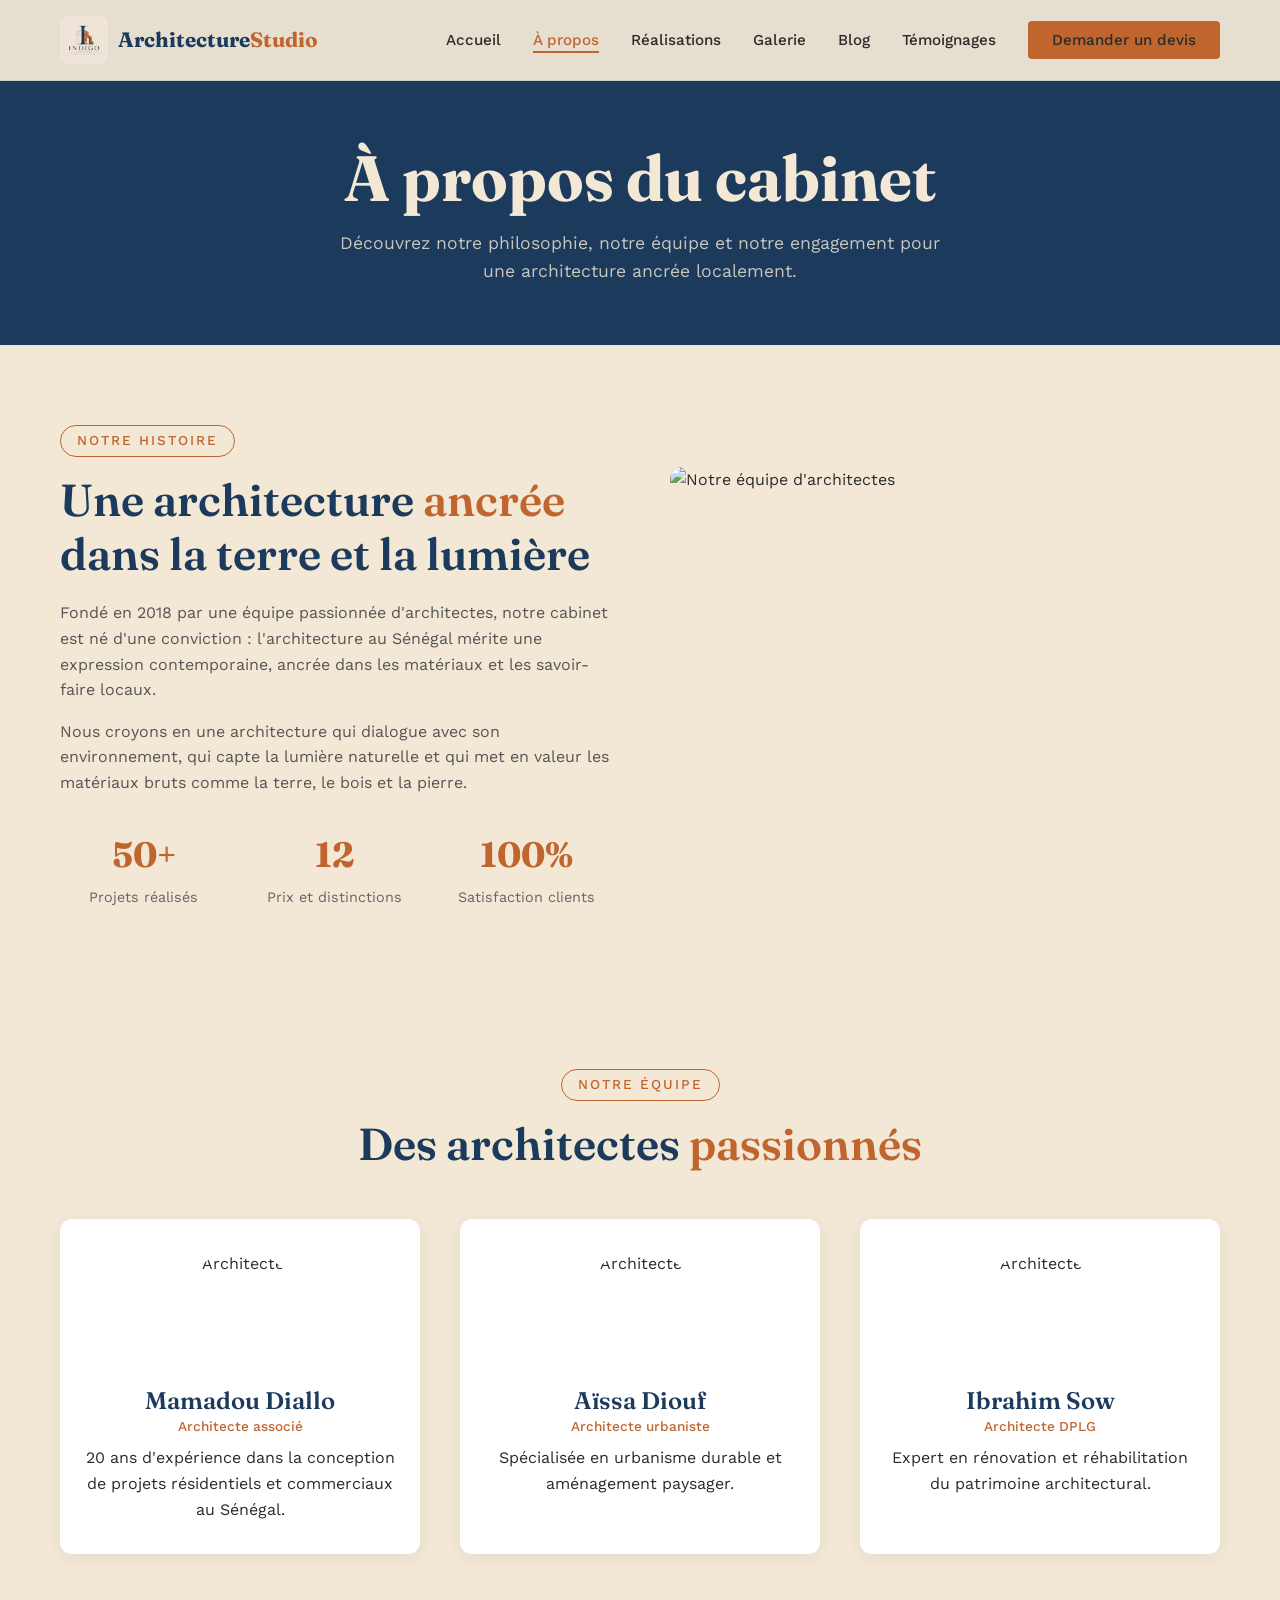
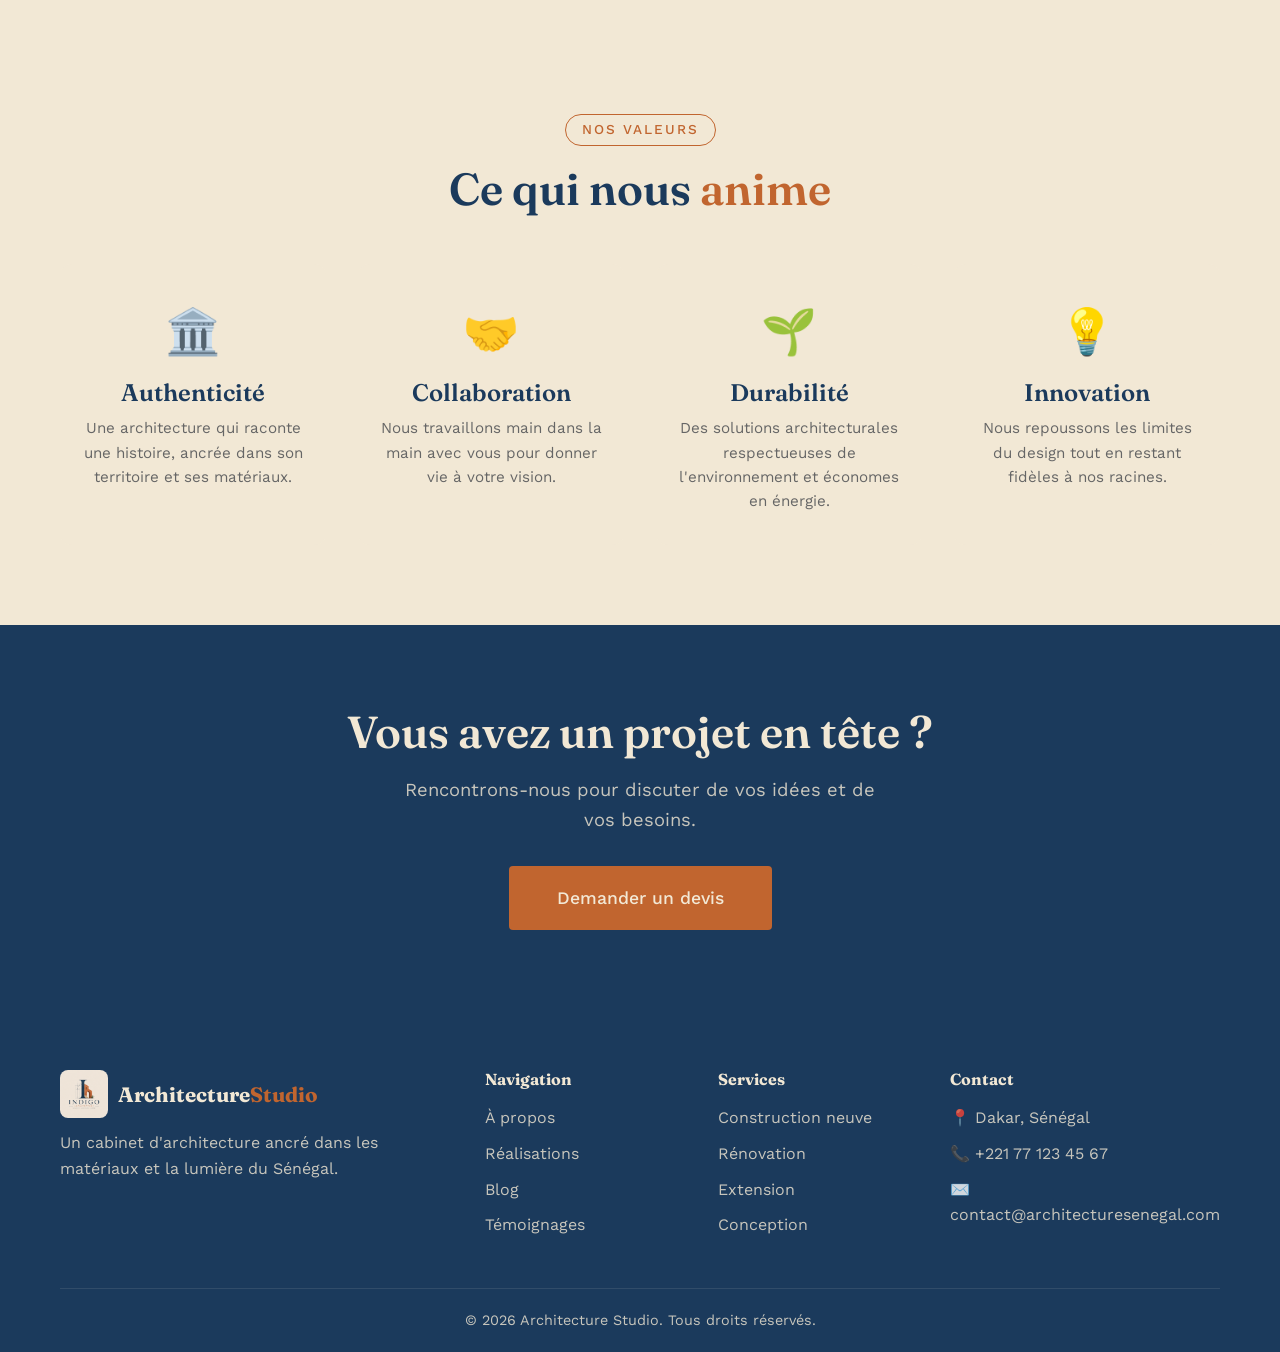
==== a-propos.html @ aea900bd "Premiere commit" ====
<!doctype html>
<html lang="fr">
  <head>
    <meta charset="UTF-8" />
    <meta name="viewport" content="width=device-width, initial-scale=1.0" />
    <title>À propos | Cabinet d'Architecture</title>
    <link rel="preconnect" href="https://fonts.googleapis.com" />
    <link rel="preconnect" href="https://fonts.gstatic.com" crossorigin />
    <link
      href="https://fonts.googleapis.com/css2?family=Fraunces:opsz,wght@9..144,400;9..144,600;9..144,700&family=Work+Sans:wght@300;400;500;600&display=swap"
      rel="stylesheet"
    />
    <link rel="stylesheet" href="css/style.css" />
  </head>
  <body>
    <header class="header">
      <nav class="nav container">
        <a href="index.html" class="logo">
          <img
            src="images/Indigo.png"
            alt="Logo Indigo Architecture"
            class="logo-img"
          />
          <span class="logo-text"
            >Architecture<span class="logo-accent">Studio</span></span
          >
        </a>
        <button class="menu-toggle" aria-label="Menu">
          <span class="menu-bar"></span>
          <span class="menu-bar"></span>
          <span class="menu-bar"></span>
        </button>
        <ul class="nav-menu">
          <li><a href="index.html">Accueil</a></li>
          <li><a href="a-propos.html" class="active">À propos</a></li>
          <li><a href="realisations.html">Réalisations</a></li>
          <li><a href="galerie.html">Galerie</a></li>
          <li><a href="blog.html">Blog</a></li>
          <li><a href="temoignages.html">Témoignages</a></li>
          <li><a href="devis.html" class="btn-nav">Demander un devis</a></li>
        </ul>
      </nav>
    </header>

    <main>
      <section class="page-hero">
        <div class="container">
          <h1>À propos du cabinet</h1>
          <p>
            Découvrez notre philosophie, notre équipe et notre engagement pour
            une architecture ancrée localement.
          </p>
        </div>
      </section>

      <section class="about-story section-padding">
        <div class="container">
          <div class="about-grid">
            <div class="about-content">
              <span class="section-tag">Notre histoire</span>
              <h2>
                Une architecture <span class="highlight">ancrée</span> dans la
                terre et la lumière
              </h2>
              <p>
                Fondé en 2018 par une équipe passionnée d'architectes, notre
                cabinet est né d'une conviction : l'architecture au Sénégal
                mérite une expression contemporaine, ancrée dans les matériaux
                et les savoir-faire locaux.
              </p>
              <p>
                Nous croyons en une architecture qui dialogue avec son
                environnement, qui capte la lumière naturelle et qui met en
                valeur les matériaux bruts comme la terre, le bois et la pierre.
              </p>
              <div class="about-stats">
                <div class="stat">
                  <span class="stat-number">50+</span>
                  <span class="stat-label">Projets réalisés</span>
                </div>
                <div class="stat">
                  <span class="stat-number">12</span>
                  <span class="stat-label">Prix et distinctions</span>
                </div>
                <div class="stat">
                  <span class="stat-number">100%</span>
                  <span class="stat-label">Satisfaction clients</span>
                </div>
              </div>
            </div>
            <div class="about-image">
              <img
                src="https://images.unsplash.com/photo-1600585154340-be6161a56a0c?w=600&h=400&fit=crop&q=80"
                alt="Notre équipe d'architectes"
                loading="lazy"
              />
            </div>
          </div>
        </div>
      </section>

      <section class="team section-padding">
        <div class="container">
          <div class="section-header">
            <span class="section-tag">Notre équipe</span>
            <h2>Des architectes <span class="highlight">passionnés</span></h2>
          </div>
          <div class="team-grid">
            <div class="team-card">
              <img
                src="https://images.unsplash.com/photo-1507003211169-0a1dd7228f2d?w=300&h=300&fit=crop&q=80"
                alt="Architecte 1"
                loading="lazy"
              />
              <h3>Mamadou Diallo</h3>
              <span class="team-role">Architecte associé</span>
              <p>
                20 ans d'expérience dans la conception de projets résidentiels
                et commerciaux au Sénégal.
              </p>
            </div>
            <div class="team-card">
              <img
                src="https://images.unsplash.com/photo-1494790108377-be9c29b29330?w=300&h=300&fit=crop&q=80"
                alt="Architecte 2"
                loading="lazy"
              />
              <h3>Aïssa Diouf</h3>
              <span class="team-role">Architecte urbaniste</span>
              <p>Spécialisée en urbanisme durable et aménagement paysager.</p>
            </div>
            <div class="team-card">
              <img
                src="https://images.unsplash.com/photo-1500648767791-00dcc994a43e?w=300&h=300&fit=crop&q=80"
                alt="Architecte 3"
                loading="lazy"
              />
              <h3>Ibrahim Sow</h3>
              <span class="team-role">Architecte DPLG</span>
              <p>
                Expert en rénovation et réhabilitation du patrimoine
                architectural.
              </p>
            </div>
          </div>
        </div>
      </section>

      <section class="values section-padding">
        <div class="container">
          <div class="section-header">
            <span class="section-tag">Nos valeurs</span>
            <h2>Ce qui nous <span class="highlight">anime</span></h2>
          </div>
          <div class="values-grid">
            <div class="value-card">
              <div class="value-icon">🏛️</div>
              <h3>Authenticité</h3>
              <p>
                Une architecture qui raconte une histoire, ancrée dans son
                territoire et ses matériaux.
              </p>
            </div>
            <div class="value-card">
              <div class="value-icon">🤝</div>
              <h3>Collaboration</h3>
              <p>
                Nous travaillons main dans la main avec vous pour donner vie à
                votre vision.
              </p>
            </div>
            <div class="value-card">
              <div class="value-icon">🌱</div>
              <h3>Durabilité</h3>
              <p>
                Des solutions architecturales respectueuses de l'environnement
                et économes en énergie.
              </p>
            </div>
            <div class="value-card">
              <div class="value-icon">💡</div>
              <h3>Innovation</h3>
              <p>
                Nous repoussons les limites du design tout en restant fidèles à
                nos racines.
              </p>
            </div>
          </div>
        </div>
      </section>

      <section class="cta-section">
        <div class="container">
          <div class="cta-content">
            <h2>Vous avez un projet en tête ?</h2>
            <p>
              Rencontrons-nous pour discuter de vos idées et de vos besoins.
            </p>
            <a href="devis.html" class="btn btn-primary btn-large"
              >Demander un devis</a
            >
          </div>
        </div>
      </section>
    </main>

    <footer class="footer">
      <div class="container">
        <div class="footer-grid">
          <div class="footer-col">
            <a href="index.html" class="logo">
              <img
                src="images/Indigo.png"
                alt="Logo Indigo Architecture"
                class="logo-img"
              />
              <span class="logo-text"
                >Architecture<span class="logo-accent">Studio</span></span
              >
            </a>
            <p>
              Un cabinet d'architecture ancré dans les matériaux et la lumière
              du Sénégal.
            </p>
          </div>
          <div class="footer-col">
            <h4>Navigation</h4>
            <ul>
              <li><a href="a-propos.html">À propos</a></li>
              <li><a href="realisations.html">Réalisations</a></li>
              <li><a href="blog.html">Blog</a></li>
              <li><a href="temoignages.html">Témoignages</a></li>
            </ul>
          </div>
          <div class="footer-col">
            <h4>Services</h4>
            <ul>
              <li><a href="devis.html">Construction neuve</a></li>
              <li><a href="devis.html">Rénovation</a></li>
              <li><a href="devis.html">Extension</a></li>
              <li><a href="devis.html">Conception</a></li>
            </ul>
          </div>
          <div class="footer-col">
            <h4>Contact</h4>
            <ul>
              <li>📍 Dakar, Sénégal</li>
              <li>📞 +221 77 123 45 67</li>
              <li>✉️ contact@architecturesenegal.com</li>
            </ul>
          </div>
        </div>
        <div class="footer-bottom">
          <p>&copy; 2026 Architecture Studio. Tous droits réservés.</p>
        </div>
      </div>
    </footer>

    <script src="js/main.js"></script>
  </body>
</html>
---- css/style.css ----
/* ============================
   Variables et reset
   ============================ */
:root {
  /* Couleurs principales */
  --indigo: #1b3a5c;
  --terre-cuite: #c1652f;
  --sable-clair: #f2e8d5;
  --vert-baobab: #4c7a5e;

  /* Couleurs secondaires */
  --gris-anthracite: #2b2b2b;
  --gris-clair: #e8e0d5;
  --blanc: #ffffff;

  /* Typographie */
  --font-serif: "Fraunces", Georgia, serif;
  --font-sans: "Work Sans", Arial, sans-serif;

  /* Espacements */
  --container-width: 1200px;
  --section-padding: 80px 0;
  --border-radius: 4px;

  /* Transitions */
  --transition: 0.3s cubic-bezier(0.4, 0, 0.2, 1);
}

/* Reset */
* {
  margin: 0;
  padding: 0;
  box-sizing: border-box;
}

html {
  scroll-behavior: smooth;
}

body {
  font-family: var(--font-sans);
  color: var(--gris-anthracite);
  background-color: var(--sable-clair);
  line-height: 1.6;
}

img {
  max-width: 100%;
  height: auto;
  display: block;
}

a {
  text-decoration: none;
  color: inherit;
}

ul {
  list-style: none;
}

.container {
  max-width: var(--container-width);
  margin: 0 auto;
  padding: 0 20px;
}

/* ============================
   Typographie
   ============================ */
h1,
h2,
h3,
h4,
h5,
h6 {
  font-family: var(--font-serif);
  color: var(--indigo);
  line-height: 1.2;
}

h1 {
  font-size: clamp(2.5rem, 5vw, 4rem);
  font-weight: 700;
}

h2 {
  font-size: clamp(2rem, 3.5vw, 2.8rem);
  font-weight: 600;
}

h3 {
  font-size: 1.5rem;
  font-weight: 600;
}

.highlight {
  color: var(--terre-cuite);
}

.section-tag {
  display: inline-block;
  font-size: 0.85rem;
  font-weight: 500;
  text-transform: uppercase;
  letter-spacing: 2px;
  color: var(--terre-cuite);
  border: 1px solid var(--terre-cuite);
  padding: 4px 16px;
  border-radius: 20px;
  margin-bottom: 16px;
}

.section-header {
  text-align: center;
  max-width: 700px;
  margin: 0 auto 48px;
}

.section-header p {
  font-size: 1.15rem;
  color: #666;
  margin-top: 12px;
}

.section-padding {
  padding: var(--section-padding);
}

/* ============================
   Buttons
   ============================ */
.btn {
  display: inline-block;
  padding: 14px 32px;
  font-family: var(--font-sans);
  font-weight: 500;
  font-size: 1rem;
  border: none;
  border-radius: var(--border-radius);
  cursor: pointer;
  transition: var(--transition);
  text-align: center;
}

.btn-primary {
  background: var(--terre-cuite);
  color: var(--sable-clair);
}

.btn-primary:hover {
  background: #a8521f;
  transform: translateY(-2px);
  box-shadow: 0 8px 24px rgba(193, 101, 47, 0.3);
}

.btn-secondary {
  background: transparent;
  color: var(--indigo);
  border: 2px solid var(--indigo);
}

.btn-secondary:hover {
  background: var(--indigo);
  color: var(--sable-clair);
}

.btn-large {
  padding: 18px 48px;
  font-size: 1.1rem;
}

.btn-full {
  width: 100%;
}

.btn-nav {
  background: var(--terre-cuite);
  color: var(--sable-clair);
  padding: 10px 24px;
  border-radius: var(--border-radius);
  font-weight: 500;
}

.btn-nav:hover {
  background: #a8521f;
}

/* ============================
   Header / Navigation
   ============================ */
.header {
  position: fixed;
  top: 0;
  left: 0;
  width: 100%;
  z-index: 1000;
  background: rgba(242, 232, 213, 0.95);
  backdrop-filter: blur(10px);
  border-bottom: 1px solid rgba(27, 58, 92, 0.1);
  transition: var(--transition);
}

.nav {
  display: flex;
  justify-content: space-between;
  align-items: center;
  padding: 16px 20px;
  max-width: var(--container-width);
  margin: 0 auto;
}

.logo {
  display: flex;
  align-items: center;
  gap: 10px;
  font-family: var(--font-serif);
  font-weight: 700;
  font-size: 1.3rem;
  color: var(--indigo);
}

.logo-img {
  width: 48px;
  height: auto;
  display: block;
  border-radius: 8px;
  object-fit: contain;
}

.logo-icon {
  font-size: 1.8rem;
  color: var(--terre-cuite);
}

.logo-accent {
  color: var(--terre-cuite);
}

.nav-menu {
  display: flex;
  align-items: center;
  gap: 32px;
}

.nav-menu a {
  font-weight: 500;
  font-size: 0.95rem;
  color: var(--gris-anthracite);
  transition: var(--transition);
  position: relative;
}

.nav-menu a::after {
  content: "";
  position: absolute;
  bottom: -4px;
  left: 0;
  width: 0;
  height: 2px;
  background: var(--terre-cuite);
  transition: var(--transition);
}

.nav-menu a:hover::after,
.nav-menu a.active::after {
  width: 100%;
}

.nav-menu a.active {
  color: var(--terre-cuite);
}

.menu-toggle {
  display: none;
  flex-direction: column;
  gap: 5px;
  background: none;
  border: none;
  cursor: pointer;
  padding: 4px;
}

.menu-bar {
  width: 28px;
  height: 2px;
  background: var(--indigo);
  transition: var(--transition);
}

/* ============================
   Hero
   ============================ */
.hero {
  padding-top: 100px;
  min-height: 90vh;
  display: flex;
  align-items: center;
  position: relative;
  overflow: hidden;
  background: var(--sable-clair);
}

.hero-content {
  display: grid;
  grid-template-columns: 1fr 1fr;
  gap: 60px;
  align-items: center;
  position: relative;
  z-index: 2;
}

.hero-tag {
  display: inline-block;
  font-size: 0.85rem;
  font-weight: 500;
  text-transform: uppercase;
  letter-spacing: 2px;
  color: var(--terre-cuite);
  background: rgba(193, 101, 47, 0.1);
  padding: 6px 18px;
  border-radius: 20px;
  margin-bottom: 20px;
}

.hero-text h1 {
  margin-bottom: 20px;
}

.hero-text p {
  font-size: 1.2rem;
  color: #555;
  max-width: 500px;
  margin-bottom: 32px;
}

.hero-actions {
  display: flex;
  gap: 16px;
  flex-wrap: wrap;
}

.hero-image {
  border-radius: 12px;
  overflow: hidden;
  box-shadow: 0 20px 60px rgba(0, 0, 0, 0.15);
}

.hero-image img {
  width: 100%;
  height: 500px;
  object-fit: cover;
  transition: var(--transition);
}

.hero-image:hover img {
  transform: scale(1.03);
}

.hero-pattern {
  position: absolute;
  bottom: 0;
  left: 0;
  width: 100%;
  height: 200px;
  background: linear-gradient(180deg, transparent, rgba(193, 101, 47, 0.05));
  z-index: 1;
}

/* ============================
   Approach
   ============================ */
.approach {
  background: var(--blanc);
}

.approach-grid {
  display: grid;
  grid-template-columns: repeat(3, 1fr);
  gap: 40px;
}

.approach-card {
  text-align: center;
  padding: 40px 24px;
  background: var(--sable-clair);
  border-radius: 12px;
  transition: var(--transition);
}

.approach-card:hover {
  transform: translateY(-8px);
  box-shadow: 0 12px 40px rgba(0, 0, 0, 0.08);
}

.approach-icon {
  font-size: 3rem;
  margin-bottom: 16px;
}

.approach-card h3 {
  margin-bottom: 12px;
}

.approach-card p {
  color: #666;
}

/* ============================
   Projects Grid
   ============================ */
.projects-grid {
  display: grid;
  grid-template-columns: repeat(auto-fill, minmax(340px, 1fr));
  gap: 32px;
}

.project-card {
  background: var(--blanc);
  border-radius: 12px;
  overflow: hidden;
  box-shadow: 0 4px 20px rgba(0, 0, 0, 0.06);
  transition: var(--transition);
}

.project-card:hover {
  transform: translateY(-6px);
  box-shadow: 0 12px 40px rgba(0, 0, 0, 0.12);
}

.project-card-image {
  height: 250px;
  overflow: hidden;
  background: var(--gris-clair);
}

.project-card-image img {
  width: 100%;
  height: 100%;
  object-fit: cover;
  transition: var(--transition);
}

.project-card:hover .project-card-image img {
  transform: scale(1.05);
}

.project-card-content {
  padding: 24px;
}

.project-card-content h3 {
  font-size: 1.2rem;
  margin-bottom: 6px;
}

.project-card-content .project-category {
  display: inline-block;
  font-size: 0.8rem;
  font-weight: 500;
  color: var(--terre-cuite);
  background: rgba(193, 101, 47, 0.1);
  padding: 2px 12px;
  border-radius: 12px;
  margin-bottom: 10px;
}

.project-card-content p {
  color: #666;
  font-size: 0.95rem;
}

/* ============================
   Testimonials
   ============================ */
.testimonials {
  background: var(--blanc);
}

.testimonials-grid {
  display: grid;
  grid-template-columns: repeat(auto-fill, minmax(300px, 1fr));
  gap: 32px;
}

.testimonial-card {
  background: var(--sable-clair);
  padding: 32px;
  border-radius: 12px;
  border-left: 4px solid var(--terre-cuite);
}

.testimonial-card .stars {
  color: #f5a623;
  font-size: 1.1rem;
  margin-bottom: 12px;
}

.testimonial-card blockquote {
  font-style: italic;
  color: #444;
  margin-bottom: 16px;
}

.testimonial-card .client {
  display: flex;
  align-items: center;
  gap: 12px;
}

.testimonial-card .client-name {
  font-weight: 600;
}

.testimonial-card .client-project {
  font-size: 0.85rem;
  color: #888;
}

/* ============================
   CTA Section
   ============================ */
.cta-section {
  background: var(--indigo);
  padding: 80px 0;
  text-align: center;
}

.cta-content h2 {
  color: var(--sable-clair);
  margin-bottom: 16px;
}

.cta-content p {
  color: rgba(242, 232, 213, 0.8);
  font-size: 1.15rem;
  max-width: 500px;
  margin: 0 auto 32px;
}

/* ============================
   Page Hero
   ============================ */
.page-hero {
  padding: 140px 0 60px;
  background: var(--indigo);
  color: var(--sable-clair);
  text-align: center;
}

.page-hero h1 {
  color: var(--sable-clair);
  margin-bottom: 12px;
}

.page-hero p {
  font-size: 1.1rem;
  opacity: 0.8;
  max-width: 600px;
  margin: 0 auto;
}

/* ============================
   About Page
   ============================ */
.about-grid {
  display: grid;
  grid-template-columns: 1fr 1fr;
  gap: 60px;
  align-items: center;
}

.about-content h2 {
  margin-bottom: 20px;
}

.about-content p {
  color: #555;
  margin-bottom: 16px;
}

.about-stats {
  display: grid;
  grid-template-columns: repeat(3, 1fr);
  gap: 24px;
  margin-top: 32px;
}

.stat {
  text-align: center;
}

.stat-number {
  display: block;
  font-family: var(--font-serif);
  font-size: 2.2rem;
  font-weight: 700;
  color: var(--terre-cuite);
}

.stat-label {
  font-size: 0.9rem;
  color: #666;
}

.about-image img {
  border-radius: 12px;
  width: 100%;
  height: 400px;
  object-fit: cover;
}

/* Team */
.team-grid {
  display: grid;
  grid-template-columns: repeat(auto-fill, minmax(280px, 1fr));
  gap: 40px;
}

.team-card {
  text-align: center;
  background: var(--blanc);
  padding: 32px 24px;
  border-radius: 12px;
  box-shadow: 0 4px 20px rgba(0, 0, 0, 0.06);
}

.team-card img {
  width: 120px;
  height: 120px;
  border-radius: 50%;
  object-fit: cover;
  margin: 0 auto 16px;
}

.team-role {
  display: block;
  font-size: 0.85rem;
  color: var(--terre-cuite);
  font-weight: 500;
  margin-bottom: 8px;
}

/* Values */
.values-grid {
  display: grid;
  grid-template-columns: repeat(auto-fill, minmax(250px, 1fr));
  gap: 32px;
}

.value-card {
  text-align: center;
  padding: 32px 20px;
  background: var(--sable-clair);
  border-radius: 12px;
  transition: var(--transition);
}

.value-card:hover {
  transform: translateY(-4px);
  box-shadow: 0 8px 30px rgba(0, 0, 0, 0.08);
}

.value-icon {
  font-size: 2.8rem;
  margin-bottom: 12px;
}

.value-card h3 {
  margin-bottom: 8px;
}

.value-card p {
  color: #666;
  font-size: 0.95rem;
}

/* ============================
   Portfolio Filters
   ============================ */
.filter-section {
  display: flex;
  flex-wrap: wrap;
  gap: 12px;
  justify-content: center;
  margin-bottom: 40px;
}

.filter-btn {
  padding: 10px 24px;
  border: 2px solid var(--indigo);
  background: transparent;
  border-radius: 30px;
  cursor: pointer;
  font-family: var(--font-sans);
  font-weight: 500;
  font-size: 0.95rem;
  color: var(--indigo);
  transition: var(--transition);
}

.filter-btn:hover,
.filter-btn.active {
  background: var(--indigo);
  color: var(--sable-clair);
}

/* ============================
   Gallery / Lightbox
   ============================ */
.gallery-grid {
  display: grid;
  grid-template-columns: repeat(auto-fill, minmax(250px, 1fr));
  gap: 16px;
}

.gallery-item {
  cursor: pointer;
  border-radius: 8px;
  overflow: hidden;
  transition: var(--transition);
  aspect-ratio: 1;
}

.gallery-item:hover {
  transform: scale(1.02);
  box-shadow: 0 8px 30px rgba(0, 0, 0, 0.2);
}

.gallery-item img {
  width: 100%;
  height: 100%;
  object-fit: cover;
}

/* Lightbox */
.lightbox {
  display: none;
  position: fixed;
  top: 0;
  left: 0;
  width: 100%;
  height: 100%;
  background: rgba(0, 0, 0, 0.9);
  z-index: 2000;
  justify-content: center;
  align-items: center;
  padding: 40px;
}

.lightbox.active {
  display: flex;
}

.lightbox-image {
  max-width: 90%;
  max-height: 85vh;
  object-fit: contain;
  border-radius: 4px;
}

.lightbox-close {
  position: absolute;
  top: 20px;
  right: 30px;
  background: none;
  border: none;
  color: var(--blanc);
  font-size: 3rem;
  cursor: pointer;
  transition: var(--transition);
}

.lightbox-close:hover {
  transform: rotate(90deg);
}

.lightbox-prev,
.lightbox-next {
  position: absolute;
  top: 50%;
  transform: translateY(-50%);
  background: rgba(255, 255, 255, 0.1);
  border: none;
  color: var(--blanc);
  font-size: 3rem;
  padding: 20px;
  cursor: pointer;
  transition: var(--transition);
  border-radius: 50%;
  width: 60px;
  height: 60px;
  display: flex;
  align-items: center;
  justify-content: center;
}

.lightbox-prev:hover,
.lightbox-next:hover {
  background: rgba(255, 255, 255, 0.2);
}

.lightbox-prev {
  left: 20px;
}

.lightbox-next {
  right: 20px;
}

/* ============================
   Devis / Contact Forms
   ============================ */
.devis-grid,
.contact-grid {
  display: grid;
  grid-template-columns: 1fr 1fr;
  gap: 60px;
}

.devis-form-wrapper,
.contact-form-wrapper {
  background: var(--blanc);
  padding: 40px;
  border-radius: 12px;
  box-shadow: 0 4px 20px rgba(0, 0, 0, 0.06);
}

.devis-info {
  padding: 40px 0;
}

.devis-info h3 {
  margin-bottom: 24px;
}

.devis-info ul {
  margin-bottom: 32px;
}

.devis-info ul li {
  padding: 8px 0;
  color: #555;
}

.devis-contact {
  background: var(--sable-clair);
  padding: 24px;
  border-radius: 8px;
}

.devis-contact h4 {
  margin-bottom: 8px;
}

.form-group {
  margin-bottom: 24px;
}

.form-group label {
  display: block;
  font-weight: 500;
  margin-bottom: 6px;
  font-size: 0.95rem;
}

.form-group input,
.form-group select,
.form-group textarea {
  width: 100%;
  padding: 12px 16px;
  border: 2px solid #e0d8cc;
  border-radius: var(--border-radius);
  font-family: var(--font-sans);
  font-size: 1rem;
  transition: var(--transition);
  background: var(--sable-clair);
}

.form-group input:focus,
.form-group select:focus,
.form-group textarea:focus {
  outline: none;
  border-color: var(--terre-cuite);
  box-shadow: 0 0 0 4px rgba(193, 101, 47, 0.1);
}

.form-group textarea {
  resize: vertical;
}

.devis-confirmation,
.contact-confirmation {
  text-align: center;
  padding: 40px;
}

.confirmation-icon {
  display: inline-flex;
  width: 60px;
  height: 60px;
  background: var(--vert-baobab);
  color: var(--blanc);
  border-radius: 50%;
  font-size: 2rem;
  align-items: center;
  justify-content: center;
  margin-bottom: 16px;
}

/* Contact info */
.contact-info {
  padding: 40px 0;
}

.contact-item {
  display: flex;
  gap: 16px;
  margin-bottom: 24px;
}

.contact-icon {
  font-size: 1.5rem;
  min-width: 40px;
}

.contact-item strong {
  display: block;
  margin-bottom: 4px;
}

.contact-item p {
  color: #666;
}

/* ============================
   Blog
   ============================ */
.blog-grid {
  display: grid;
  grid-template-columns: repeat(auto-fill, minmax(340px, 1fr));
  gap: 32px;
}

.blog-card {
  background: var(--blanc);
  border-radius: 12px;
  overflow: hidden;
  box-shadow: 0 4px 20px rgba(0, 0, 0, 0.06);
  transition: var(--transition);
}

.blog-card:hover {
  transform: translateY(-6px);
  box-shadow: 0 12px 40px rgba(0, 0, 0, 0.12);
}

.blog-card-image {
  height: 200px;
  overflow: hidden;
}

.blog-card-image img {
  width: 100%;
  height: 100%;
  object-fit: cover;
  transition: var(--transition);
}

.blog-card:hover .blog-card-image img {
  transform: scale(1.05);
}

.blog-card-content {
  padding: 24px;
}

.blog-card-content .blog-meta {
  display: flex;
  gap: 16px;
  font-size: 0.85rem;
  color: #888;
  margin-bottom: 10px;
}

.blog-card-content .blog-category {
  display: inline-block;
  font-size: 0.8rem;
  font-weight: 500;
  color: var(--terre-cuite);
  background: rgba(193, 101, 47, 0.1);
  padding: 2px 12px;
  border-radius: 12px;
}

.blog-card-content h3 {
  margin: 10px 0 12px;
  font-size: 1.2rem;
}

.blog-card-content p {
  color: #666;
  font-size: 0.95rem;
}

/* ============================
   Footer
   ============================ */
.footer {
  background: var(--indigo);
  color: rgba(242, 232, 213, 0.8);
  padding: 60px 0 20px;
}

.footer-grid {
  display: grid;
  grid-template-columns: 2fr 1fr 1fr 1fr;
  gap: 40px;
  margin-bottom: 40px;
}

.footer-col h4 {
  color: var(--sable-clair);
  margin-bottom: 16px;
  font-size: 1rem;
}

.footer-col ul li {
  margin-bottom: 10px;
}

.footer-col ul li a {
  transition: var(--transition);
}

.footer-col ul li a:hover {
  color: var(--terre-cuite);
}

.footer .logo {
  color: var(--sable-clair);
  margin-bottom: 12px;
}

.footer-bottom {
  border-top: 1px solid rgba(242, 232, 213, 0.1);
  padding-top: 20px;
  text-align: center;
  font-size: 0.9rem;
}

/* ============================
   Responsive
   ============================ */
@media (max-width: 1024px) {
  .hero-content,
  .about-grid,
  .devis-grid,
  .contact-grid {
    grid-template-columns: 1fr;
    gap: 40px;
  }

  .hero {
    padding-top: 80px;
    min-height: auto;
  }

  .hero-text p {
    max-width: 100%;
  }

  .hero-image img {
    height: 350px;
  }

  .approach-grid {
    grid-template-columns: 1fr 1fr;
  }

  .footer-grid {
    grid-template-columns: 1fr 1fr;
  }
}

@media (max-width: 768px) {
  .menu-toggle {
    display: flex;
  }

  .nav-menu {
    display: none;
    flex-direction: column;
    gap: 20px;
    position: absolute;
    top: 100%;
    left: 0;
    width: 100%;
    background: var(--sable-clair);
    padding: 24px 20px;
    border-bottom: 2px solid rgba(27, 58, 92, 0.1);
  }

  .nav-menu.open {
    display: flex;
  }

  .approach-grid,
  .values-grid {
    grid-template-columns: 1fr;
  }

  .projects-grid,
  .blog-grid {
    grid-template-columns: 1fr;
  }

  .testimonials-grid {
    grid-template-columns: 1fr;
  }

  .about-stats {
    grid-template-columns: 1fr 1fr;
  }

  .footer-grid {
    grid-template-columns: 1fr;
    gap: 32px;
  }

  .gallery-grid {
    grid-template-columns: repeat(auto-fill, minmax(150px, 1fr));
  }

  .devis-form-wrapper,
  .contact-form-wrapper {
    padding: 24px;
  }

  .hero-actions {
    flex-direction: column;
  }

  .hero-actions .btn {
    width: 100%;
    text-align: center;
  }

  .section-padding {
    padding: 50px 0;
  }

  .cta-section {
    padding: 50px 0;
  }

  .lightbox-prev,
  .lightbox-next {
    font-size: 2rem;
    width: 44px;
    height: 44px;
    padding: 10px;
  }

  .lightbox-prev {
    left: 10px;
  }

  .lightbox-next {
    right: 10px;
  }
}

@media (max-width: 480px) {
  .hero-text h1 {
    font-size: 2rem;
  }

  .hero-image img {
    height: 250px;
  }

  .about-image img {
    height: 250px;
  }

  .gallery-grid {
    grid-template-columns: 1fr 1fr;
  }

  .filter-btn {
    padding: 8px 16px;
    font-size: 0.85rem;
  }
}
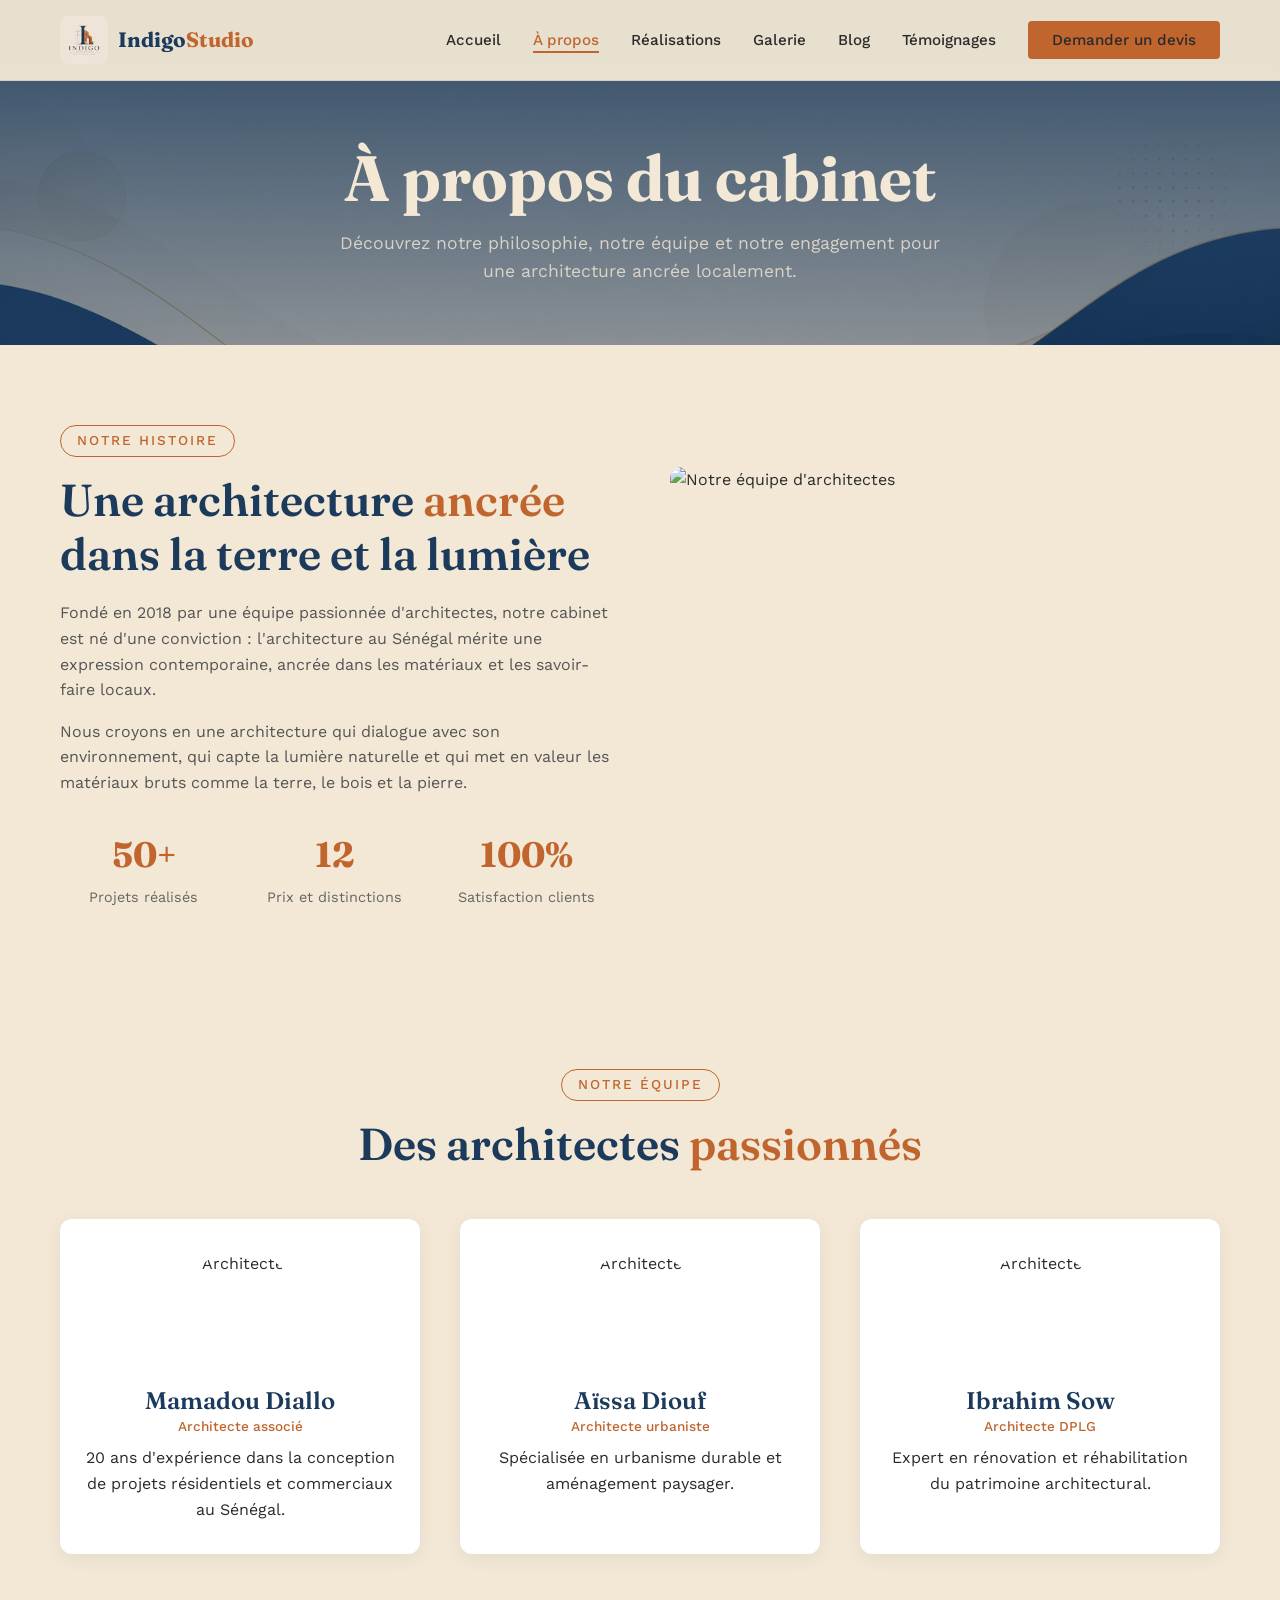
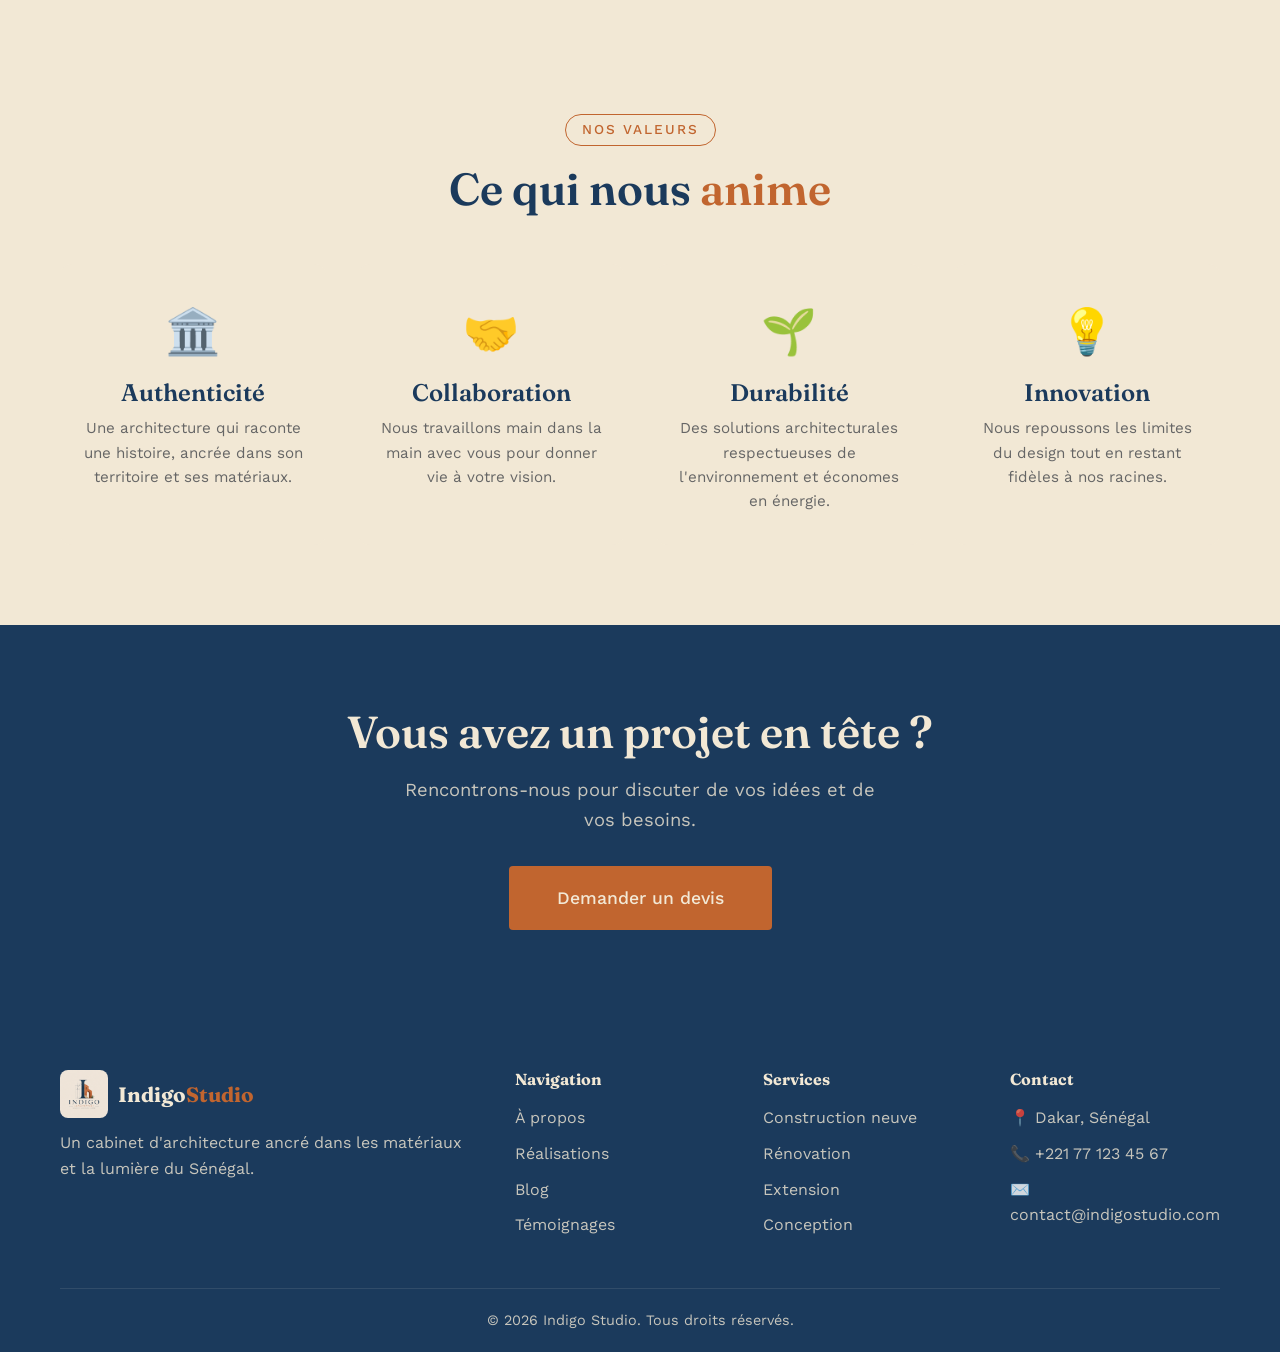
==== commit a9b95bd2: "Finalisation de la page temoignage" ====
--- a/a-propos.html
+++ b/a-propos.html
@@ -22,7 +22,7 @@
             class="logo-img"
           />
           <span class="logo-text"
-            >Architecture<span class="logo-accent">Studio</span></span
+            >Indigo<span class="logo-accent">Studio</span></span
           >
         </a>
         <button class="menu-toggle" aria-label="Menu">
@@ -215,7 +215,7 @@
                 class="logo-img"
               />
               <span class="logo-text"
-                >Architecture<span class="logo-accent">Studio</span></span
+                >Indigo<span class="logo-accent">Studio</span></span
               >
             </a>
             <p>
@@ -246,12 +246,12 @@
             <ul>
               <li>📍 Dakar, Sénégal</li>
               <li>📞 +221 77 123 45 67</li>
-              <li>✉️ contact@architecturesenegal.com</li>
+              <li>✉️ contact@indigostudio.com</li>
             </ul>
           </div>
         </div>
         <div class="footer-bottom">
-          <p>&copy; 2026 Architecture Studio. Tous droits réservés.</p>
+          <p>&copy; 2026 Indigo Studio. Tous droits réservés.</p>
         </div>
       </div>
     </footer>
--- a/css/style.css
+++ b/css/style.css
@@ -298,7 +298,18 @@
   align-items: center;
   position: relative;
   overflow: hidden;
-  background: var(--sable-clair);
+  background-color: var(--sable-clair);
+  background-image:
+    linear-gradient(
+      100deg,
+      rgba(242, 232, 213, 0.97) 0%,
+      rgba(242, 232, 213, 0.92) 28%,
+      rgba(242, 232, 213, 0.55) 62%,
+      rgba(242, 232, 213, 0.2) 100%
+    ),
+    url("https://images.unsplash.com/photo-1770932537112-a7b24b062bf2?w=1800&q=70&auto=format&fit=crop");
+  background-size: cover;
+  background-position: center;
 }
 
 .hero-content {
@@ -371,13 +382,80 @@
    Approach
    ============================ */
 .approach {
-  background: var(--blanc);
+  position: relative;
+  background-color: var(--blanc);
+  background-image:
+    linear-gradient(rgba(255, 255, 255, 0.9), rgba(255, 255, 255, 0.9)),
+    url("https://images.unsplash.com/photo-1623490879046-75abc98e1176?w=1800&q=70&auto=format&fit=crop");
+  background-size: cover;
+  background-position: center;
 }
 
 .approach-grid {
   display: grid;
   grid-template-columns: repeat(3, 1fr);
   gap: 40px;
+}
+
+/* Detailed approach section (two-column layout) */
+.approach-detail {
+  background: var(--sable-clair);
+}
+
+.approach-detail-grid {
+  display: grid;
+  grid-template-columns: 1fr 420px;
+  gap: 48px;
+  align-items: center;
+}
+
+.approach-detail-image img {
+  width: 200%;
+  height: 500px; /* Fixe une hauteur homogène pour éviter qu'elle ne soit trop haute */
+  object-fit: cover; /* S'assure que l'image ne soit pas déformée */
+  border-radius: 8px;
+  display: block;
+  box-shadow: 0 12px 30px rgba(0, 0, 0, 0.08);
+}
+
+.approach-detail-text h2 {
+  font-size: clamp(2rem, 3.5vw, 3rem);
+  margin-bottom: 12px;
+  color: var(--indigo);
+}
+
+.approach-detail-text p {
+  color: #555;
+  font-size: 1.05rem;
+  margin-bottom: 24px;
+}
+
+.approach-features .feature {
+  border-left: 4px solid var(--vert-baobab);
+  padding-left: 18px;
+  margin-bottom: 18px;
+}
+
+.approach-features h3 {
+  margin-bottom: 6px;
+  color: var(--indigo);
+}
+
+.approach-detail-image img {
+  width: 100%;
+  height: auto;
+  border-radius: 8px;
+  display: block;
+  box-shadow: 0 12px 30px rgba(0, 0, 0, 0.08);
+}
+
+@media (max-width: 900px) {
+  .approach-detail-grid {
+    grid-template-columns: 1fr;
+  }
+  .approach-detail-image {
+    order: -1;
+  }
 }
 
 .approach-card {
@@ -413,6 +491,12 @@
   display: grid;
   grid-template-columns: repeat(auto-fill, minmax(340px, 1fr));
   gap: 32px;
+}
+
+.section-actions {
+  display: flex;
+  justify-content: center;
+  margin-top: 48px;
 }
 
 .project-card {
@@ -488,6 +572,46 @@
   padding: 32px;
   border-radius: 12px;
   border-left: 4px solid var(--terre-cuite);
+  box-shadow: 0 10px 25px rgba(27, 30, 45, 0.04);
+}
+
+.testimonial-header {
+  display: flex;
+  justify-content: space-between;
+  align-items: center;
+  gap: 12px;
+  margin-bottom: 18px;
+}
+
+.client-profile {
+  display: flex;
+  align-items: center;
+  gap: 12px;
+}
+
+.client-avatar {
+  width: 52px;
+  height: 52px;
+  border-radius: 50%;
+  background: linear-gradient(135deg, var(--indigo), var(--terre-cuite));
+  color: var(--blanc);
+  display: flex;
+  align-items: center;
+  justify-content: center;
+  font-size: 0.8rem;
+  font-weight: 700;
+  letter-spacing: 0.04em;
+}
+
+.client-badge {
+  background: rgba(19, 36, 79, 0.08);
+  color: var(--indigo);
+  border-radius: 999px;
+  padding: 6px 10px;
+  font-size: 0.72rem;
+  font-weight: 600;
+  text-transform: uppercase;
+  letter-spacing: 0.04em;
 }
 
 .testimonial-card .stars {
@@ -499,22 +623,127 @@
 .testimonial-card blockquote {
   font-style: italic;
   color: #444;
+  margin-bottom: 18px;
+  line-height: 1.7;
+}
+
+.proofs-wrap {
   margin-bottom: 16px;
 }
 
-.testimonial-card .client {
+.proofs-title {
+  font-size: 0.75rem;
+  text-transform: uppercase;
+  letter-spacing: 0.08em;
+  color: var(--terre-cuite);
+  font-weight: 700;
+  margin-bottom: 10px;
+}
+
+.proofs-list {
+  display: none;
+}
+
+.btn-proof {
+  margin-top: 14px;
+  width: 100%;
+  border: none;
+  background: var(--indigo);
+  color: var(--blanc);
+  border-radius: 10px;
+  padding: 11px 16px;
+  font-weight: 600;
+  cursor: pointer;
+  transition: var(--transition);
+}
+
+.btn-proof:hover {
+  background: #12304f;
+}
+
+.proof-modal {
+  position: fixed;
+  inset: 0;
+  background: rgba(15, 22, 32, 0.7);
+  display: none;
+  align-items: center;
+  justify-content: center;
+  z-index: 2000;
+  padding: 24px;
+}
+
+.proof-modal.active {
   display: flex;
-  align-items: center;
-  gap: 12px;
+}
+
+.proof-modal-content {
+  width: min(1100px, 100%);
+  max-height: 85vh;
+  background: #f5efe5;
+  border-radius: 18px;
+  padding: 24px;
+  overflow: auto;
+  position: relative;
+}
+
+.proof-close {
+  position: absolute;
+  right: 18px;
+  top: 14px;
+  background: transparent;
+  border: none;
+  font-size: 2rem;
+  color: var(--indigo);
+  cursor: pointer;
+}
+
+#proof-modal-title {
+  margin-bottom: 18px;
+  color: var(--indigo);
+}
+
+.proof-gallery {
+  display: grid;
+  grid-template-columns: repeat(3, minmax(180px, 1fr));
+  gap: 16px;
+}
+
+.gallery-item {
+  background: #fff;
+  border-radius: 14px;
+  overflow: hidden;
+  box-shadow: 0 12px 25px rgba(27, 30, 45, 0.06);
+}
+
+.gallery-item img {
+  width: 100%;
+  height: 220px;
+  object-fit: cover;
+  display: block;
+}
+
+.gallery-item span {
+  display: block;
+  padding: 10px 12px;
+  color: var(--indigo);
+  font-weight: 600;
+  font-size: 0.8rem;
+  text-align: center;
 }
 
 .testimonial-card .client-name {
   font-weight: 600;
+}
+
+.testimonial-card .client-role {
+  font-size: 0.8rem;
+  color: #666;
 }
 
 .testimonial-card .client-project {
   font-size: 0.85rem;
   color: #888;
+  font-weight: 500;
 }
 
 /* ============================
@@ -543,7 +772,9 @@
    ============================ */
 .page-hero {
   padding: 140px 0 60px;
-  background: var(--indigo);
+  background:
+    linear-gradient(180deg, rgba(27, 58, 92, 0.92), rgba(27, 58, 92, 0.5)),
+    url("../images/img2.png") center center / cover no-repeat;
   color: var(--sable-clair);
   text-align: center;
 }
@@ -558,6 +789,11 @@
   opacity: 0.8;
   max-width: 600px;
   margin: 0 auto;
+}
+
+.testimonials-page {
+  background: #f1e8d7;
+  position: relative;
 }
 
 /* ============================
@@ -847,10 +1083,38 @@
   background: var(--sable-clair);
   padding: 24px;
   border-radius: 8px;
+  margin-bottom: 24px;
 }
 
 .devis-contact h4 {
   margin-bottom: 8px;
+}
+
+.devis-map-card {
+  background: var(--sable-clair);
+  border: 1px solid rgba(103, 71, 40, 0.1);
+  border-radius: 12px;
+  overflow: hidden;
+  box-shadow: 0 4px 16px rgba(0, 0, 0, 0.04);
+}
+
+.devis-map-card h4 {
+  margin: 0;
+  padding: 20px 20px 12px;
+}
+
+.devis-map-card iframe {
+  width: 100%;
+  height: 280px;
+  border: 0;
+  display: block;
+}
+
+.devis-map-card p {
+  margin: 0;
+  padding: 16px 20px 20px;
+  color: #555;
+  font-weight: 500;
 }
 
 .form-group {
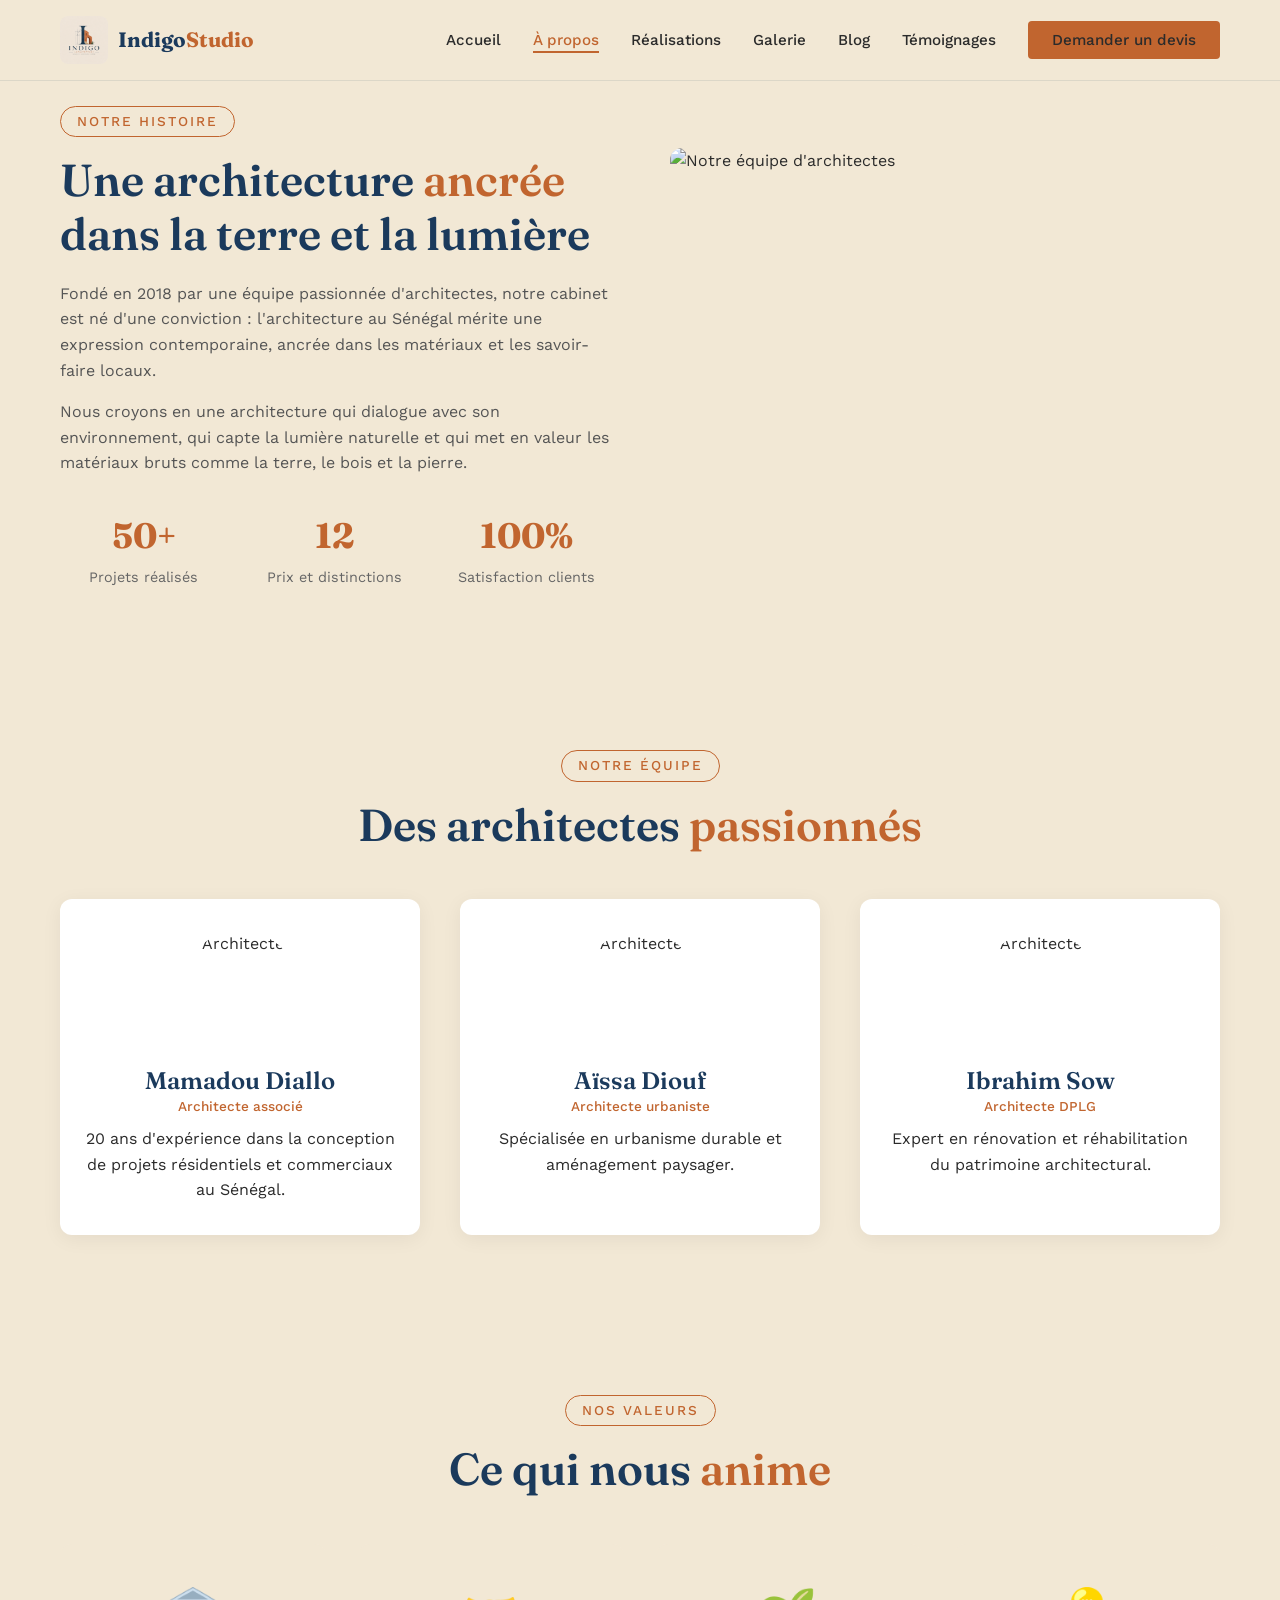
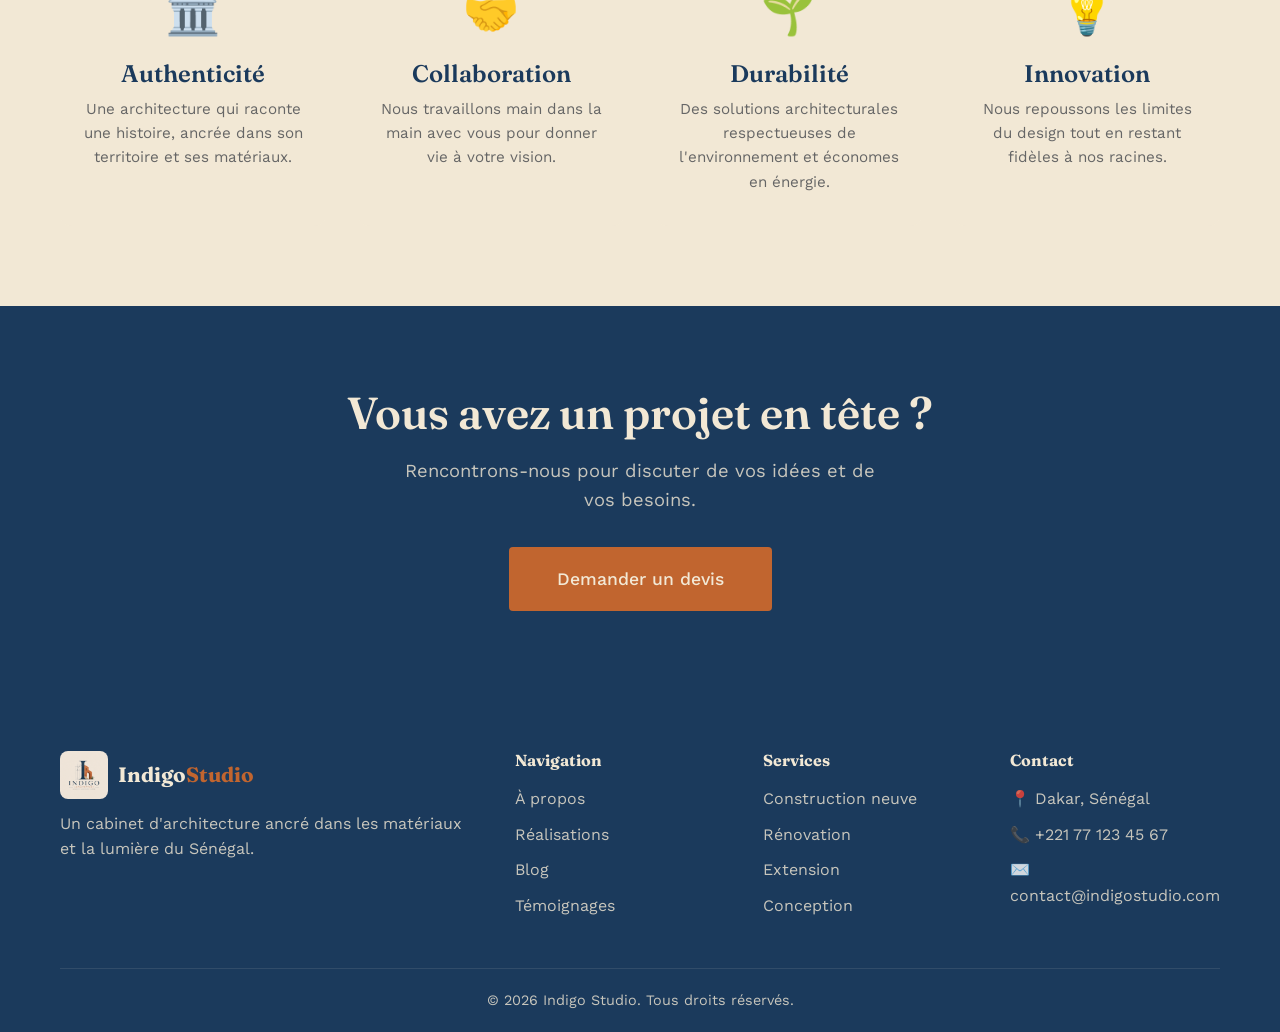
==== commit 442953c1: "quelques modification sur les pages" ====
--- a/a-propos.html
+++ b/a-propos.html
@@ -43,16 +43,7 @@
     </header>
 
     <main>
-      <section class="page-hero">
-        <div class="container">
-          <h1>À propos du cabinet</h1>
-          <p>
-            Découvrez notre philosophie, notre équipe et notre engagement pour
-            une architecture ancrée localement.
-          </p>
-        </div>
-      </section>
-
+      <br>
       <section class="about-story section-padding">
         <div class="container">
           <div class="about-grid">
--- a/css/style.css
+++ b/css/style.css
@@ -292,57 +292,66 @@
    Hero
    ============================ */
 .hero {
-  padding-top: 100px;
-  min-height: 90vh;
-  display: flex;
-  align-items: center;
+  padding-top: 120px;
+  min-height: 100vh;
+  display: flex;
+  align-items: flex-start;
   position: relative;
   overflow: hidden;
   background-color: var(--sable-clair);
-  background-image:
-    linear-gradient(
-      100deg,
-      rgba(242, 232, 213, 0.97) 0%,
-      rgba(242, 232, 213, 0.92) 28%,
-      rgba(242, 232, 213, 0.55) 62%,
-      rgba(242, 232, 213, 0.2) 100%
-    ),
-    url("https://images.unsplash.com/photo-1770932537112-a7b24b062bf2?w=1800&q=70&auto=format&fit=crop");
-  background-size: cover;
-  background-position: center;
+  background-image: none;
 }
 
 .hero-content {
   display: grid;
-  grid-template-columns: 1fr 1fr;
-  gap: 60px;
-  align-items: center;
+  grid-template-columns: 1fr;
+  gap: 22px;
+  align-items: flex-start;
   position: relative;
   z-index: 2;
 }
 
-.hero-tag {
+.hero-kicker {
   display: inline-block;
-  font-size: 0.85rem;
-  font-weight: 500;
+  font-family: var(--font-serif);
+  font-size: clamp(1.1rem, 2vw, 2rem);
+  color: var(--indigo);
+  letter-spacing: 0.04em;
   text-transform: uppercase;
-  letter-spacing: 2px;
-  color: var(--terre-cuite);
-  background: rgba(193, 101, 47, 0.1);
-  padding: 6px 18px;
-  border-radius: 20px;
-  margin-bottom: 20px;
+  margin-bottom: 10px;
+  transform: rotate(-2deg);
+  transform-origin: left center;
+}
+
+.hero-text {
+  width: 100%;
 }
 
 .hero-text h1 {
-  margin-bottom: 20px;
-}
-
-.hero-text p {
-  font-size: 1.2rem;
-  color: #555;
-  max-width: 500px;
-  margin-bottom: 32px;
+  margin: 0;
+  font-size: clamp(3.2rem, 8vw, 9rem);
+  line-height: 0.9;
+  letter-spacing: -0.06em;
+  color: var(--indigo);
+  font-weight: 700;
+  text-transform: lowercase;
+}
+
+.hero-title-line {
+  display: block;
+}
+
+.hero-title-line--accent {
+  color: var(--indigo);
+}
+
+.hero-intro {
+  max-width: 1100px;
+  font-size: clamp(1rem, 1.8vw, 1.28rem);
+  line-height: 1.6;
+  color: #3a3a3a;
+  margin-top: 10px;
+  font-weight: 400;
 }
 
 .hero-actions {
@@ -352,14 +361,17 @@
 }
 
 .hero-image {
+  width: min(82%, 1200px);
   border-radius: 12px;
   overflow: hidden;
-  box-shadow: 0 20px 60px rgba(0, 0, 0, 0.15);
+  box-shadow: 0 18px 36px rgba(28, 35, 44, 0.12);
+  margin-top: 6px;
 }
 
 .hero-image img {
   width: 100%;
-  height: 500px;
+  height: min(72vw, 700px);
+  min-height: 420px;
   object-fit: cover;
   transition: var(--transition);
 }
@@ -791,9 +803,130 @@
   margin: 0 auto;
 }
 
+.testimonials-showcase {
+  background: linear-gradient(135deg, #f4ecdf 0%, #f8f4ee 100%);
+  position: relative;
+}
+
+.testimonials-layout {
+  display: grid;
+  grid-template-columns: 1.05fr 1.25fr;
+  align-items: center;
+  gap: 64px;
+}
+
+.testimonials-copy {
+  max-width: 500px;
+}
+
+.testimonials-copy h2 {
+  margin-bottom: 18px;
+  font-size: clamp(2.4rem, 4vw, 4rem);
+  line-height: 1.08;
+}
+
+.testimonials-copy p {
+  margin-bottom: 28px;
+  color: #4d4d4d;
+  font-size: 1.05rem;
+  max-width: 430px;
+}
+
+.projects-stack {
+  position: relative;
+  min-height: 440px;
+  display: flex;
+  flex-direction: column;
+  justify-content: center;
+  padding: 12px 0;
+}
+
+.projects-stack::before {
+  content: "";
+  position: absolute;
+  inset: 0;
+  background: radial-gradient(
+    circle at center,
+    rgba(193, 101, 47, 0.08),
+    transparent 55%
+  );
+  pointer-events: none;
+}
+
+.mini-project-card {
+  position: relative;
+  z-index: 1;
+  width: min(72%, 330px);
+  min-height: 110px;
+  background: rgba(255, 255, 255, 0.78);
+  backdrop-filter: blur(6px);
+  border: 1px solid rgba(27, 58, 92, 0.08);
+  border-radius: 22px;
+  box-shadow: 0 18px 38px rgba(27, 30, 45, 0.08);
+  display: flex;
+  align-items: center;
+  justify-content: center;
+  text-align: center;
+  color: var(--indigo);
+  font-family: var(--font-serif);
+  font-size: clamp(1.2rem, 2vw, 1.8rem);
+  font-weight: 600;
+  transition:
+    transform 0.3s ease,
+    box-shadow 0.3s ease;
+}
+
+.mini-project-card:hover {
+  transform: translateY(-4px);
+  box-shadow: 0 22px 42px rgba(27, 30, 45, 0.12);
+}
+
+.card-villa {
+  align-self: flex-start;
+  margin-left: 8%;
+  margin-bottom: -14px;
+}
+
+.card-siege {
+  align-self: center;
+  width: min(82%, 390px);
+  margin-top: 10px;
+}
+
+.card-hotel {
+  align-self: flex-end;
+  margin-right: 8%;
+  margin-top: -12px;
+}
+
 .testimonials-page {
   background: #f1e8d7;
   position: relative;
+}
+
+@media (max-width: 768px) {
+  .testimonials-layout {
+    grid-template-columns: 1fr;
+    gap: 32px;
+  }
+
+  .testimonials-copy {
+    max-width: none;
+    text-align: center;
+  }
+
+  .testimonials-copy p {
+    margin-left: auto;
+    margin-right: auto;
+  }
+
+  .projects-stack {
+    min-height: 360px;
+  }
+
+  .mini-project-card {
+    width: min(72%, 290px);
+  }
 }
 
 /* ============================
@@ -1198,8 +1331,173 @@
 }
 
 /* ============================
-   Blog
+   Blog Hero
    ============================ */
+.blog-hero {
+  position: relative;
+  height: 75vh;
+  min-height: 600px;
+  display: flex;
+  align-items: center;
+  justify-content: center;
+  overflow: hidden;
+  background: #0a192f;
+}
+
+.blog-hero-image,
+.blog-hero-overlay {
+  position: absolute;
+  inset: 0;
+  width: 100%;
+  height: 100%;
+}
+
+.blog-hero-image {
+  object-fit: cover;
+  display: block;
+  filter: saturate(0.8) contrast(1.05) brightness(0.78);
+}
+
+.blog-hero-overlay {
+  background: linear-gradient(rgba(10, 25, 47, 0.72), rgba(10, 25, 47, 0.6));
+}
+
+.blog-hero-content {
+  position: relative;
+  z-index: 1;
+  text-align: center;
+  color: var(--blanc);
+  max-width: 900px;
+  padding: 48px 20px;
+  animation: heroFadeUp 1s ease both;
+}
+
+.hero-badge {
+  display: inline-block;
+  margin-bottom: 22px;
+  padding: 8px 18px;
+  border-radius: 999px;
+  background: rgba(201, 107, 44, 0.12);
+  border: 1px solid rgba(201, 107, 44, 0.6);
+  color: #f0b27a;
+  font-size: 0.8rem;
+  font-weight: 700;
+  letter-spacing: 0.18em;
+  text-transform: uppercase;
+}
+
+.blog-hero-title {
+  color: var(--blanc);
+  font-size: clamp(2.8rem, 5vw, 5.2rem);
+  line-height: 0.98;
+  letter-spacing: -0.05em;
+  margin-bottom: 22px;
+  text-shadow: 0 10px 28px rgba(0, 0, 0, 0.2);
+  animation: heroFadeUp 1s ease 0.12s both;
+}
+
+.text-cream {
+  color: #f4e8d5;
+}
+
+.blog-hero-text {
+  max-width: 700px;
+  margin: 0 auto 32px;
+  font-size: clamp(1rem, 1.6vw, 1.2rem);
+  color: rgba(255, 255, 255, 0.82);
+  line-height: 1.8;
+  animation: heroFadeUp 1s ease 0.22s both;
+}
+
+.blog-hero-actions {
+  display: flex;
+  justify-content: center;
+  align-items: center;
+  flex-wrap: wrap;
+  gap: 18px;
+  animation: heroFadeUp 1s ease 0.32s both;
+}
+
+.hero-secondary {
+  background: rgba(255, 255, 255, 0.08);
+  border: 1px solid rgba(255, 255, 255, 0.36);
+  color: var(--blanc);
+}
+
+.hero-secondary:hover {
+  background: rgba(255, 255, 255, 0.14);
+  color: var(--blanc);
+}
+
+.scroll-indicator {
+  position: absolute;
+  bottom: 28px;
+  left: 50%;
+  transform: translateX(-50%);
+  z-index: 1;
+  width: 32px;
+  height: 56px;
+  border: 1px solid rgba(255, 255, 255, 0.45);
+  border-radius: 999px;
+  display: flex;
+  align-items: flex-start;
+  justify-content: center;
+  padding-top: 8px;
+  opacity: 0.9;
+}
+
+.scroll-mouse {
+  width: 8px;
+  height: 12px;
+  border-radius: 999px;
+  background: rgba(255, 255, 255, 0.9);
+  display: block;
+  animation: scrollDown 1.8s ease-in-out infinite;
+}
+
+@keyframes heroFadeUp {
+  0% {
+    opacity: 0;
+    transform: translateY(26px);
+  }
+  100% {
+    opacity: 1;
+    transform: translateY(0);
+  }
+}
+
+@keyframes scrollDown {
+  0% {
+    transform: translateY(0);
+    opacity: 0;
+  }
+  20% {
+    opacity: 1;
+  }
+  80% {
+    transform: translateY(20px);
+    opacity: 1;
+  }
+  100% {
+    transform: translateY(26px);
+    opacity: 0;
+  }
+}
+
+@media (prefers-reduced-motion: reduce) {
+  .blog-hero-content,
+  .blog-hero-title,
+  .blog-hero-text,
+  .blog-hero-actions,
+  .scroll-mouse {
+    animation: none !important;
+  }
+
+  .scroll-mouse {
+    animation: none !important;
+  }
+}
+
 .blog-grid {
   display: grid;
   grid-template-columns: repeat(auto-fill, minmax(340px, 1fr));
@@ -1268,6 +1566,152 @@
 }
 
 /* ============================
+   Article detail
+   ============================ */
+.article-detail {
+  background: #f1e8d7;
+  padding: 150px 0 80px;
+}
+
+.article-detail article {
+  max-width: 980px;
+  margin: 0 auto;
+}
+
+.article-header {
+  margin-bottom: 28px;
+}
+
+.article-meta {
+  display: flex;
+  flex-wrap: wrap;
+  align-items: center;
+  gap: 12px;
+  margin-bottom: 18px;
+  font-size: 0.75rem;
+  font-weight: 600;
+  letter-spacing: 0.08em;
+  text-transform: uppercase;
+  color: #5f5d5a;
+}
+
+.article-header h1 {
+  font-size: clamp(2.8rem, 5vw, 5rem);
+  line-height: 0.95;
+  letter-spacing: -0.05em;
+  margin-bottom: 28px;
+  color: var(--indigo);
+}
+
+.article-image {
+  overflow: hidden;
+  border-radius: 18px;
+  box-shadow: 0 18px 40px rgba(27, 30, 45, 0.1);
+  margin-bottom: 34px;
+}
+
+.article-image img {
+  display: block;
+  width: 100%;
+  height: min(70vw, 620px);
+  min-height: 320px;
+  object-fit: cover;
+}
+
+.article-content {
+  font-size: 1.06rem;
+  color: #2d2d2d;
+}
+
+.article-content p {
+  margin-bottom: 1.4rem;
+  line-height: 1.8;
+}
+
+.article-content h3 {
+  margin: 2rem 0 0.9rem;
+  font-size: clamp(1.5rem, 2.2vw, 2.2rem);
+  color: var(--indigo);
+}
+
+.article-content p:first-of-type {
+  font-size: 1.18rem;
+}
+
+.article-content p:first-of-type::first-letter {
+  float: left;
+  font-family: var(--font-serif);
+  font-size: 3.4rem;
+  line-height: 0.9;
+  padding-right: 8px;
+  color: var(--terre-cuite);
+}
+
+.article-footer {
+  display: flex;
+  justify-content: space-between;
+  flex-wrap: wrap;
+  gap: 16px;
+  margin: 42px 0 58px;
+}
+
+.similar-articles {
+  border-top: 1px solid rgba(27, 58, 92, 0.12);
+  padding-top: 30px;
+}
+
+.similar-articles h3 {
+  margin-bottom: 20px;
+  font-size: clamp(1.8rem, 2vw, 2.2rem);
+  color: var(--indigo);
+}
+
+.similar-grid {
+  display: grid;
+  grid-template-columns: repeat(3, minmax(0, 1fr));
+  gap: 22px;
+}
+
+.similar-card {
+  display: block;
+  background: #fff;
+  border-radius: 14px;
+  overflow: hidden;
+  box-shadow: 0 10px 24px rgba(27, 30, 45, 0.06);
+  transition: var(--transition);
+}
+
+.similar-card:hover {
+  transform: translateY(-5px);
+  box-shadow: 0 14px 28px rgba(27, 30, 45, 0.1);
+}
+
+.similar-card img {
+  display: block;
+  width: 100%;
+  height: 180px;
+  object-fit: cover;
+}
+
+.similar-card h4 {
+  margin: 14px 16px 8px;
+  font-size: 1.05rem;
+  color: var(--indigo);
+  line-height: 1.4;
+}
+
+.similar-card .blog-category {
+  display: inline-block;
+  margin: 0 16px 18px;
+  font-size: 0.76rem;
+  font-weight: 600;
+  color: var(--terre-cuite);
+  background: rgba(193, 101, 47, 0.1);
+  padding: 4px 10px;
+  border-radius: 999px;
+}
+
+/* ============================
    Footer
    ============================ */
 .footer {
@@ -1320,7 +1764,8 @@
   .hero-content,
   .about-grid,
   .devis-grid,
-  .contact-grid {
+  .contact-grid,
+  .similar-grid {
     grid-template-columns: 1fr;
     gap: 40px;
   }
@@ -1348,6 +1793,60 @@
 }
 
 @media (max-width: 768px) {
+  .blog-hero {
+    height: 72vh;
+    min-height: 540px;
+  }
+
+  .blog-hero-content {
+    padding-top: 72px;
+    padding-bottom: 72px;
+  }
+
+  .blog-hero-title {
+    font-size: clamp(2.3rem, 9vw, 3.4rem);
+    line-height: 1.08;
+  }
+
+  .blog-hero-actions {
+    flex-direction: column;
+  }
+
+  .blog-hero-actions .btn {
+    width: min(100%, 320px);
+    justify-content: center;
+  }
+
+  .scroll-indicator {
+    bottom: 18px;
+  }
+
+  .article-detail {
+    padding-top: 120px;
+  }
+
+  .article-header h1 {
+    font-size: 2.4rem;
+    letter-spacing: -0.04em;
+  }
+
+  .article-content p:first-of-type {
+    font-size: 1.04rem;
+  }
+
+  .article-footer {
+    flex-direction: column;
+    align-items: stretch;
+  }
+
+  .article-footer .btn {
+    width: 100%;
+    text-align: center;
+  }
+
+  .similar-grid {
+    grid-template-columns: 1fr;
+  }
   .menu-toggle {
     display: flex;
   }
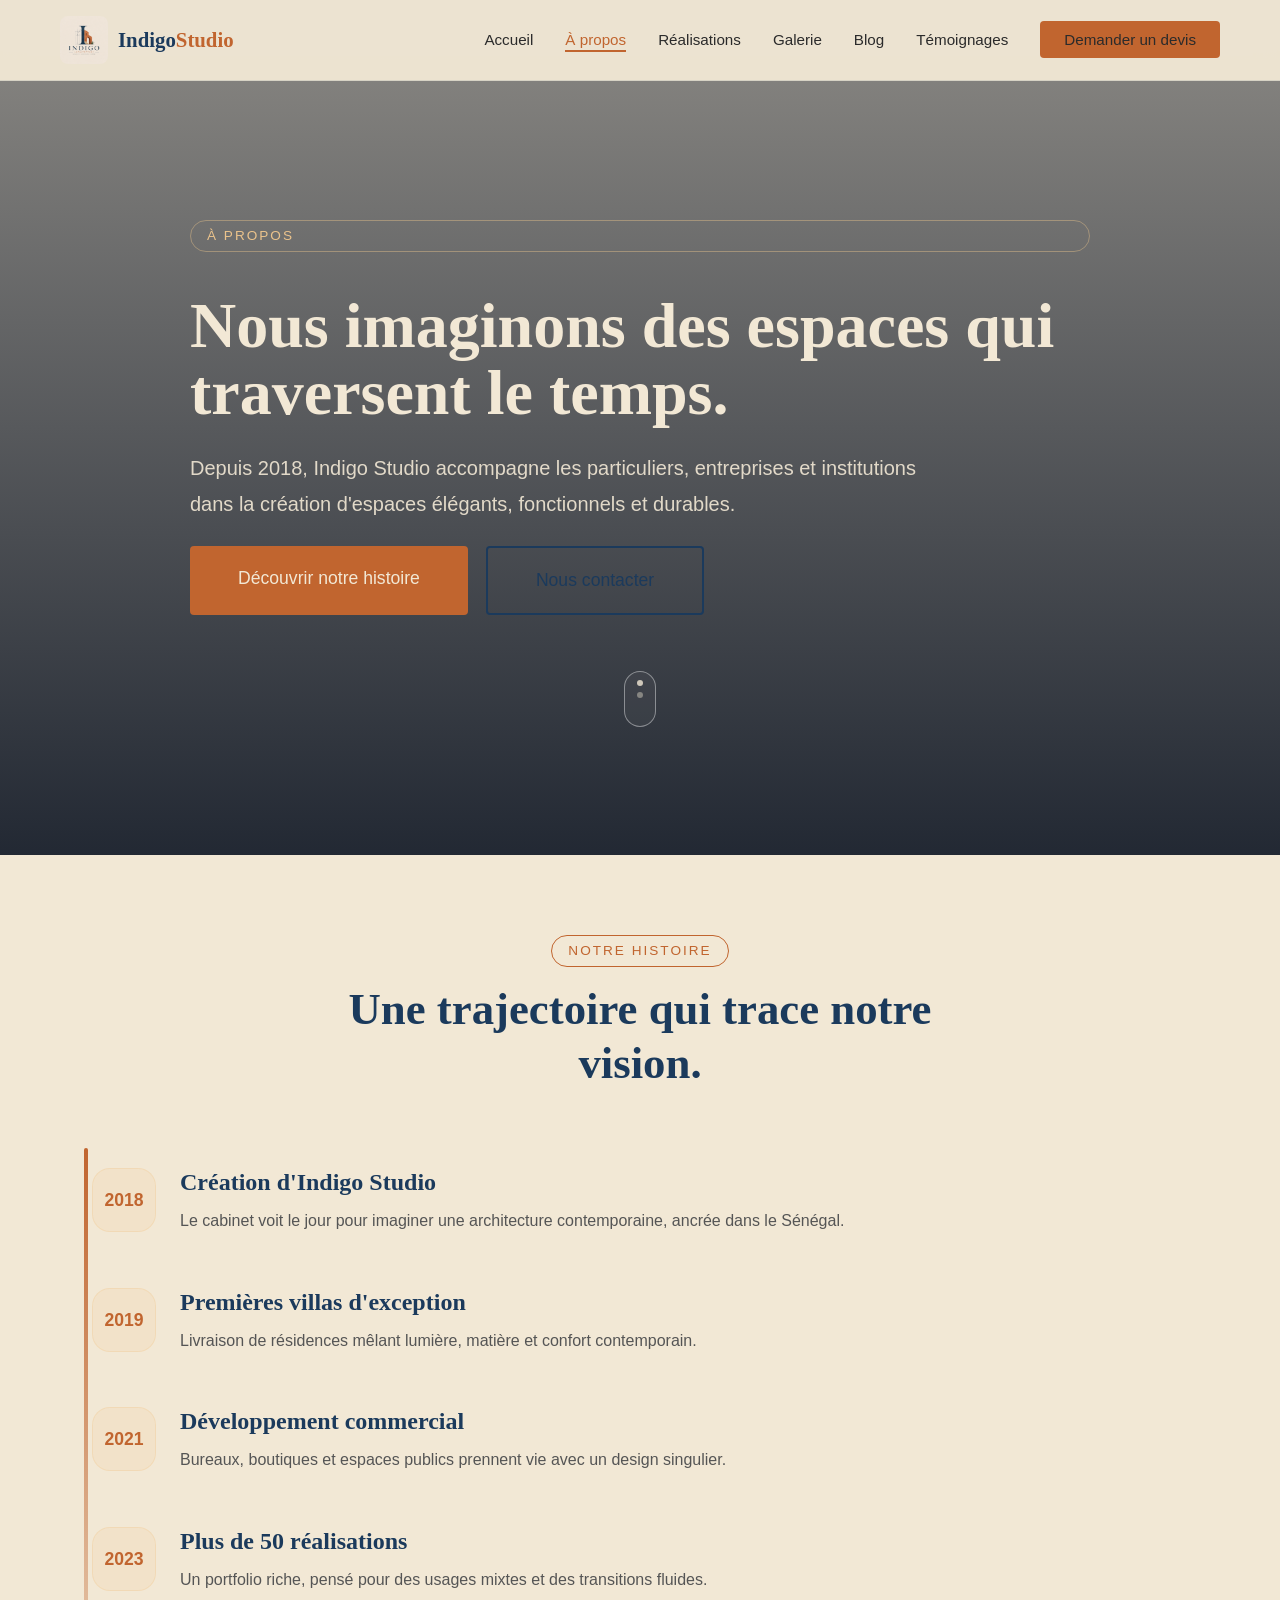
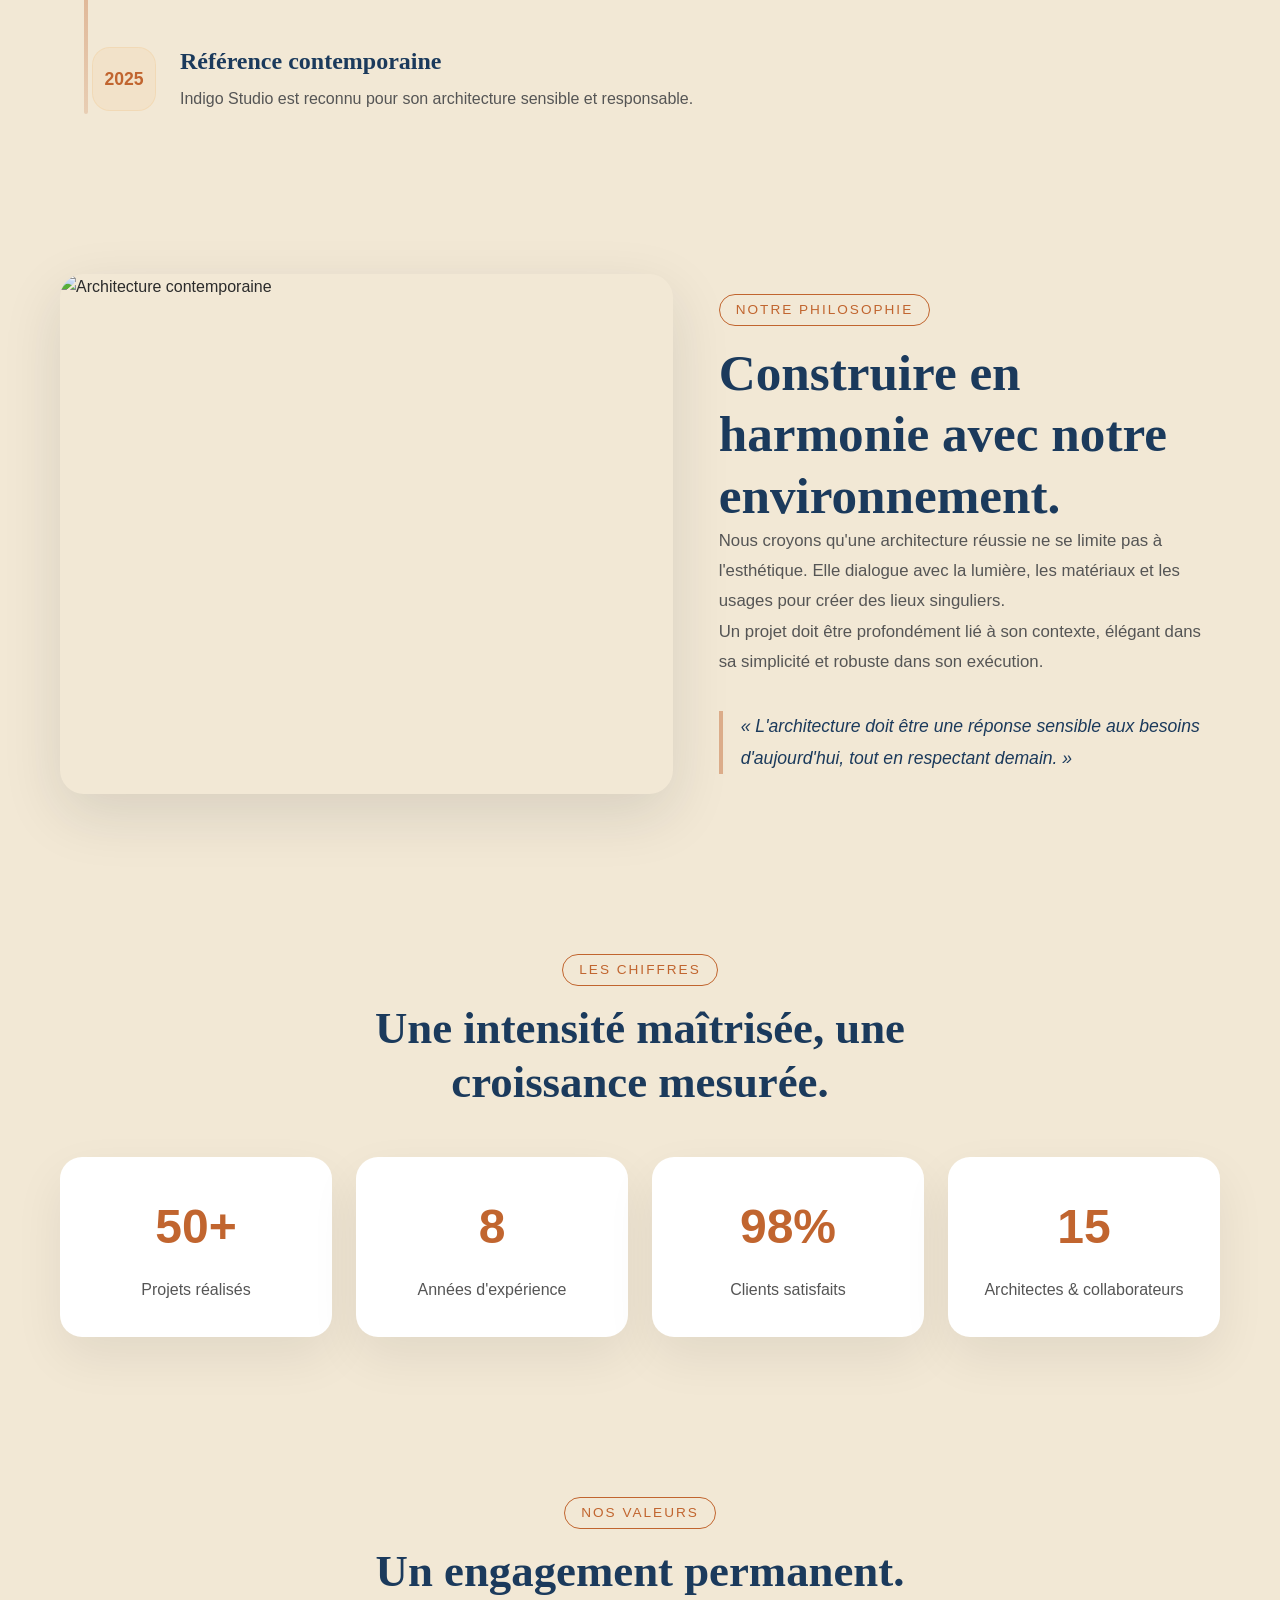
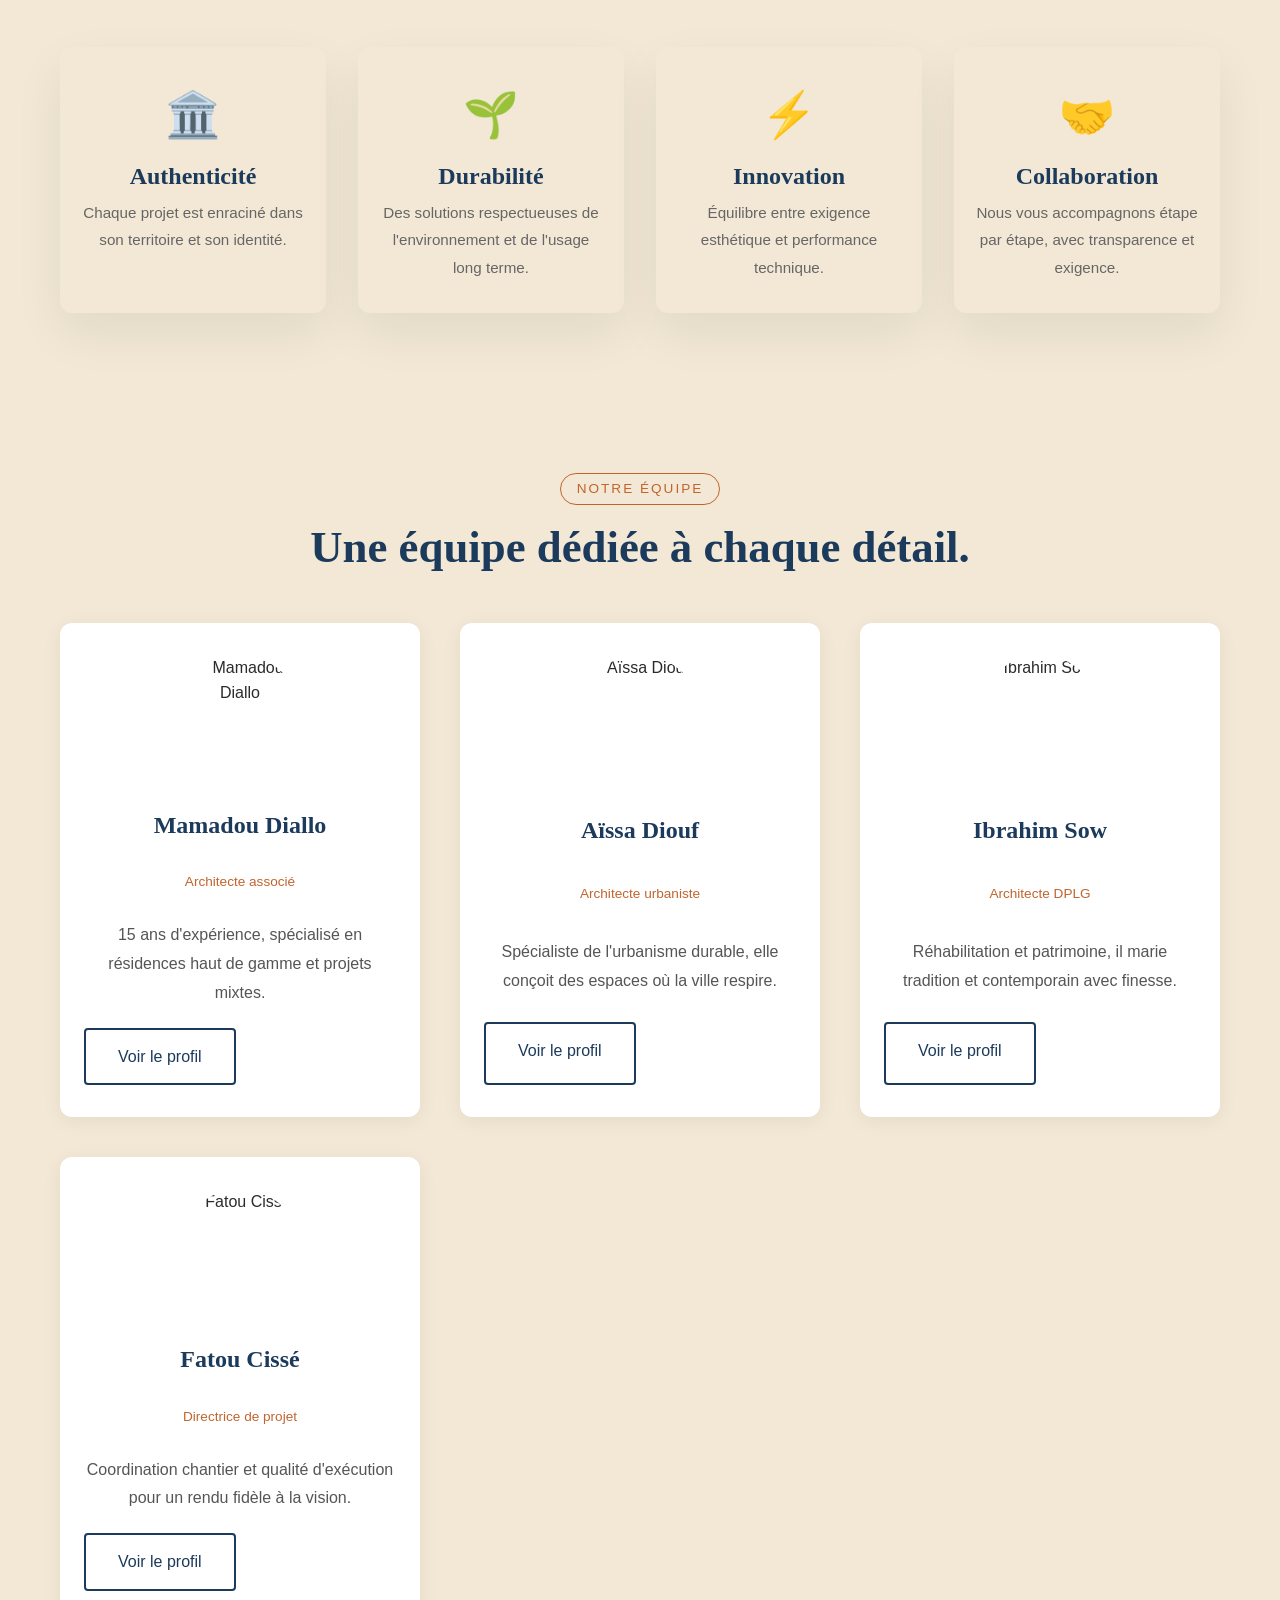
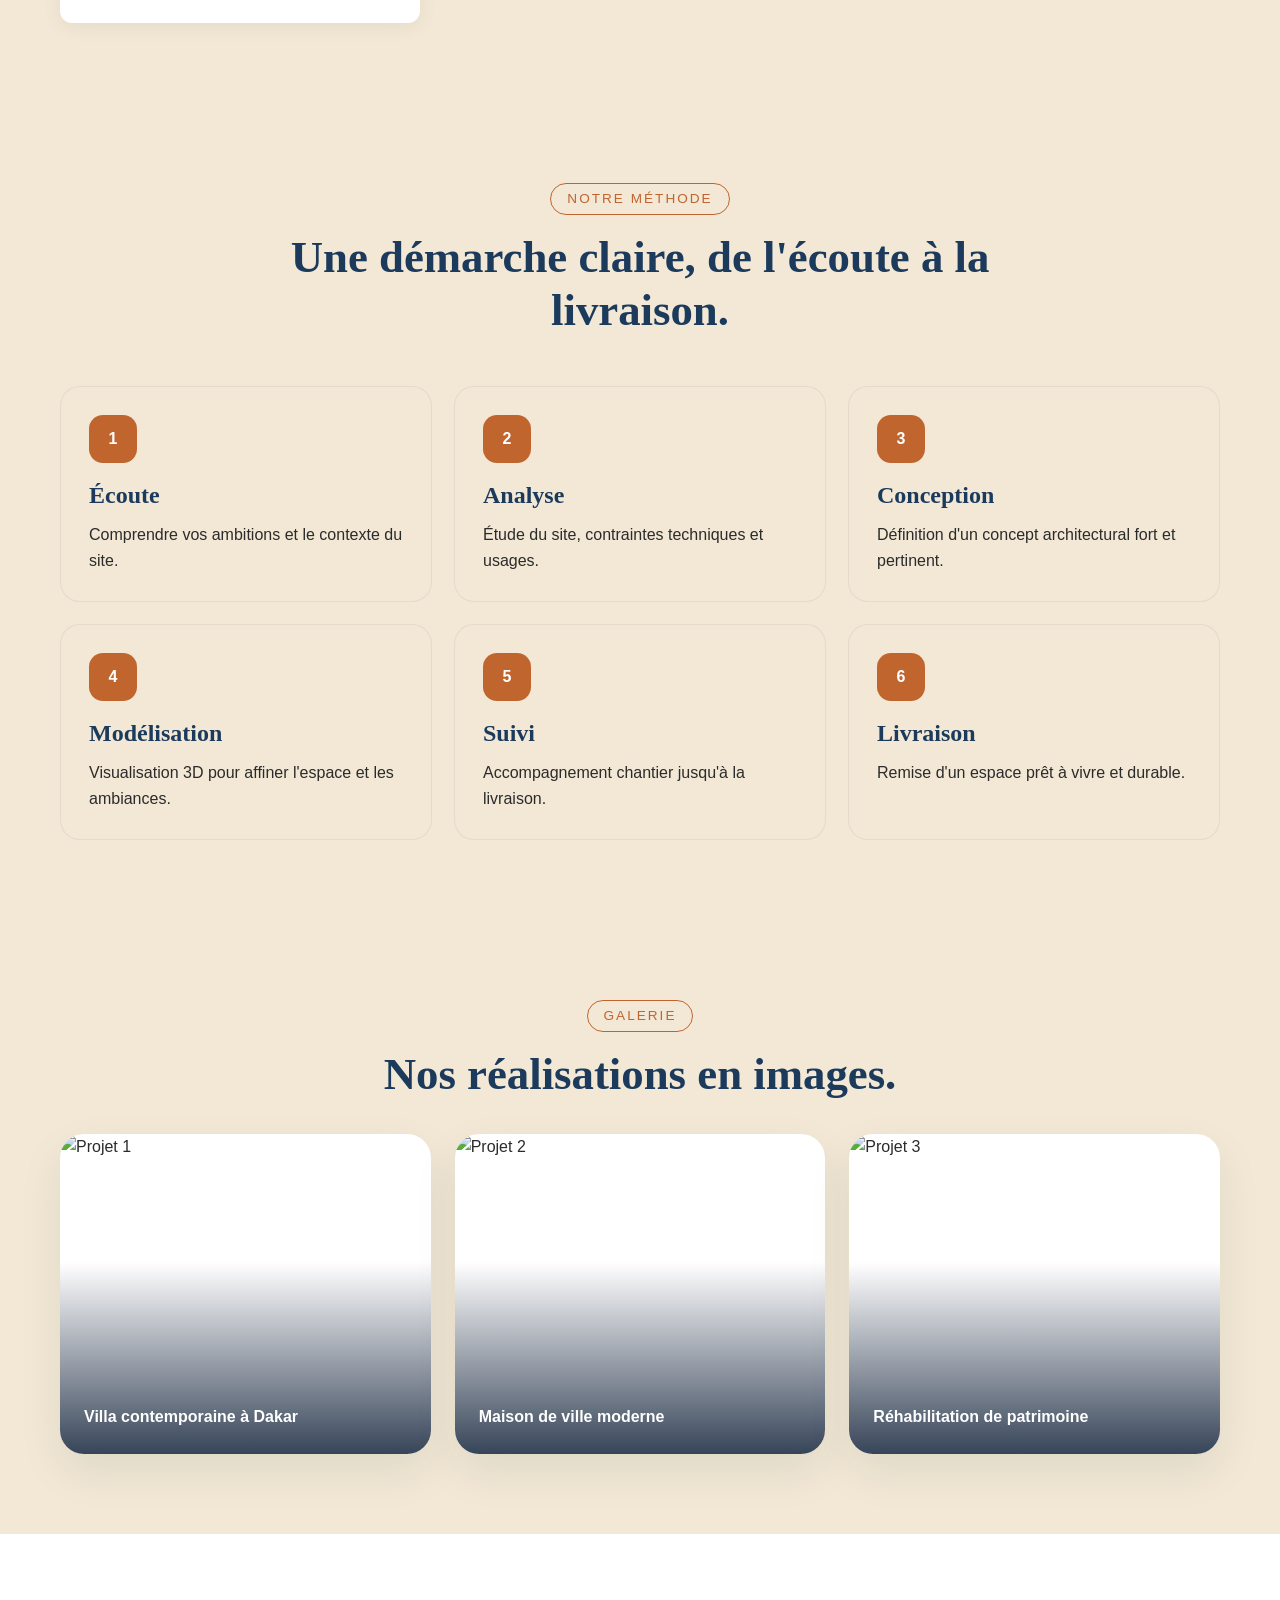
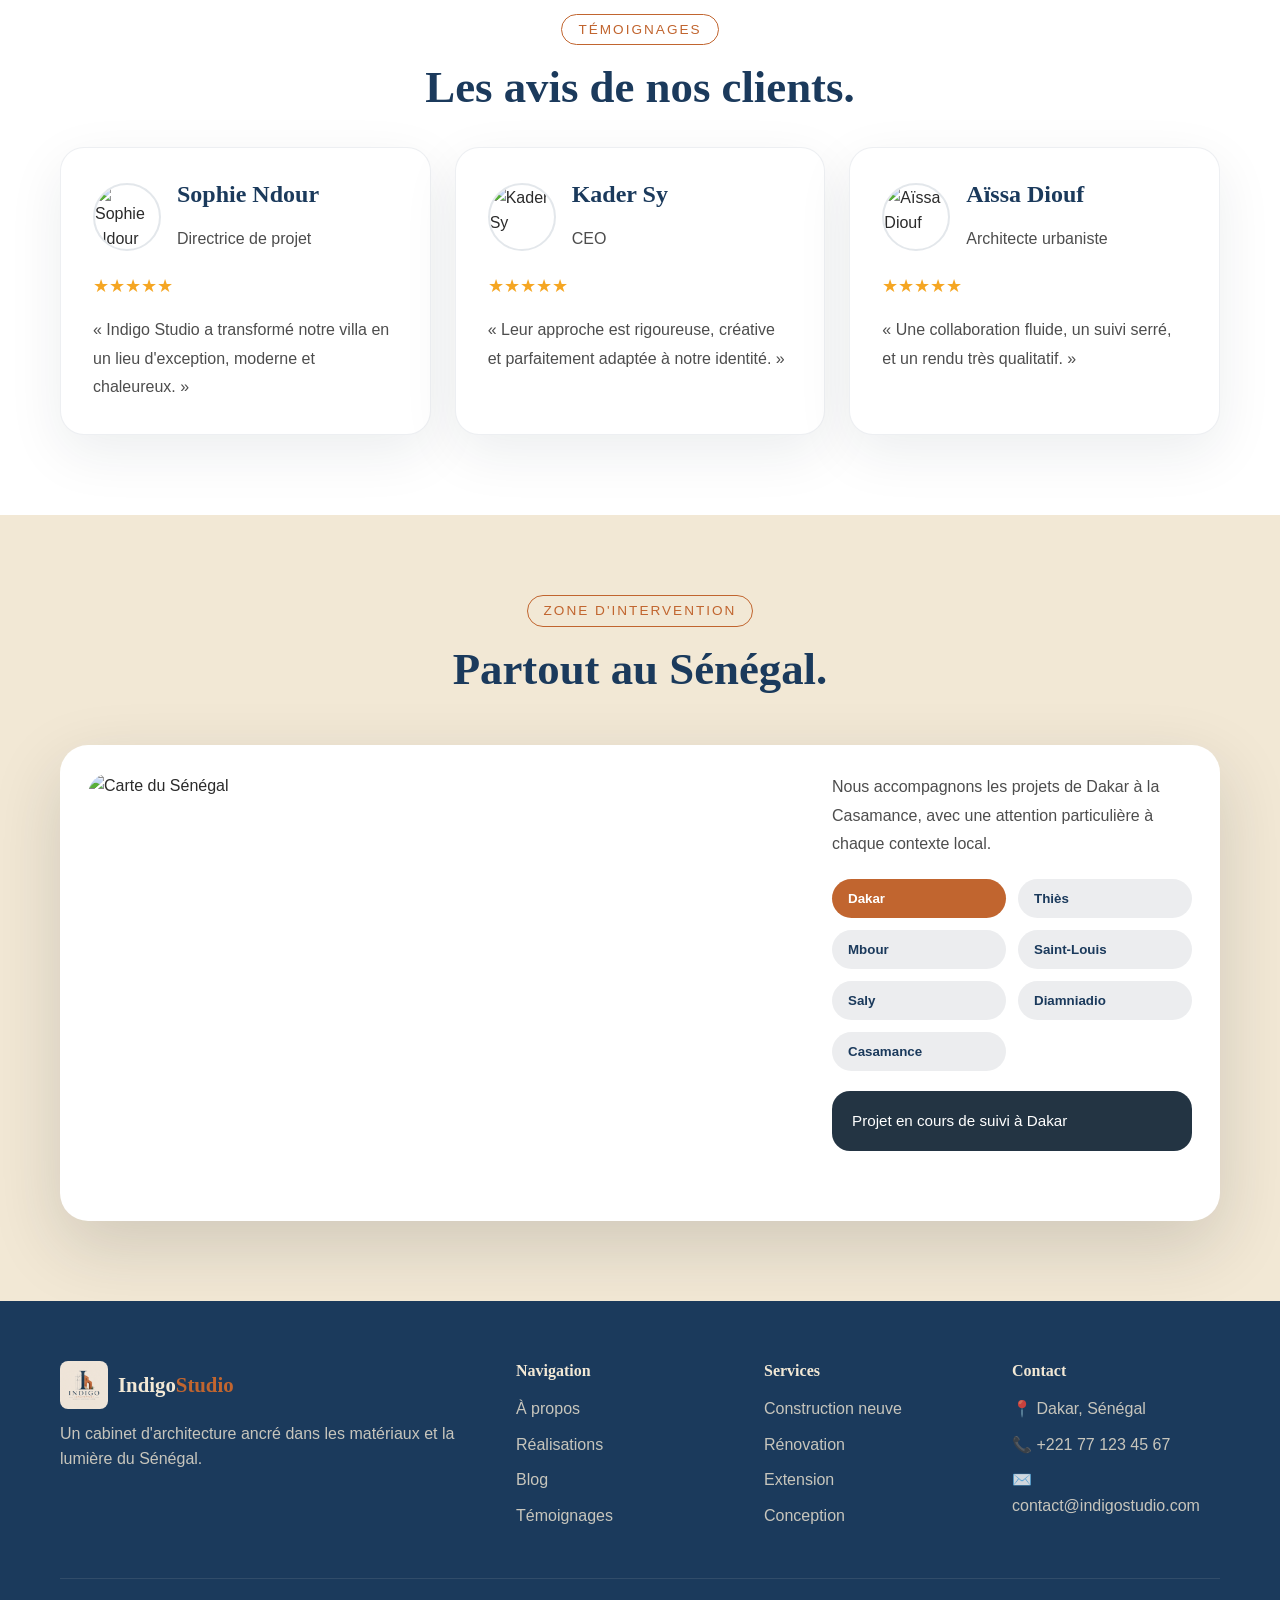
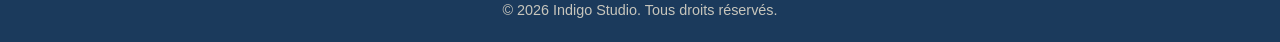
==== commit d269ab41: "Page a propos correction" ====
--- a/a-propos.html
+++ b/a-propos.html
@@ -7,12 +7,12 @@
     <link rel="preconnect" href="https://fonts.googleapis.com" />
     <link rel="preconnect" href="https://fonts.gstatic.com" crossorigin />
     <link
-      href="https://fonts.googleapis.com/css2?family=Fraunces:opsz,wght@9..144,400;9..144,600;9..144,700&family=Work+Sans:wght@300;400;500;600&display=swap"
+      href="https://fonts.googleapis.com/css2?family=Playfair+Display:wght@600;700;800&family=Poppins:wght@300;400;500;600;700&display=swap"
       rel="stylesheet"
     />
     <link rel="stylesheet" href="css/style.css" />
   </head>
-  <body>
+  <body class="about-page">
     <header class="header">
       <nav class="nav container">
         <a href="index.html" class="logo">
@@ -43,49 +43,200 @@
     </header>
 
     <main>
-      <br>
-      <section class="about-story section-padding">
-        <div class="container">
-          <div class="about-grid">
-            <div class="about-content">
-              <span class="section-tag">Notre histoire</span>
-              <h2>
-                Une architecture <span class="highlight">ancrée</span> dans la
-                terre et la lumière
-              </h2>
-              <p>
-                Fondé en 2018 par une équipe passionnée d'architectes, notre
-                cabinet est né d'une conviction : l'architecture au Sénégal
-                mérite une expression contemporaine, ancrée dans les matériaux
-                et les savoir-faire locaux.
-              </p>
-              <p>
-                Nous croyons en une architecture qui dialogue avec son
-                environnement, qui capte la lumière naturelle et qui met en
-                valeur les matériaux bruts comme la terre, le bois et la pierre.
-              </p>
-              <div class="about-stats">
-                <div class="stat">
-                  <span class="stat-number">50+</span>
-                  <span class="stat-label">Projets réalisés</span>
-                </div>
-                <div class="stat">
-                  <span class="stat-number">12</span>
-                  <span class="stat-label">Prix et distinctions</span>
-                </div>
-                <div class="stat">
-                  <span class="stat-number">100%</span>
-                  <span class="stat-label">Satisfaction clients</span>
-                </div>
-              </div>
-            </div>
-            <div class="about-image">
-              <img
-                src="https://images.unsplash.com/photo-1600585154340-be6161a56a0c?w=600&h=400&fit=crop&q=80"
-                alt="Notre équipe d'architectes"
-                loading="lazy"
-              />
-            </div>
+      <section class="hero-about">
+        <video
+          class="hero-video"
+          autoplay
+          muted
+          loop
+          poster="images/hero-poster.jpg"
+        >
+          <source
+            src="https://cdn.coverr.co/videos/coverr-modern-architecture-building-7311/1080p.mp4"
+            type="video/mp4"
+          />
+        </video>
+        <div class="hero-overlay"></div>
+        <div class="hero-copy container">
+          <span class="section-tag">À PROPOS</span>
+          <h1>Nous imaginons des espaces qui traversent le temps.</h1>
+          <p class="hero-text">
+            Depuis 2018, Indigo Studio accompagne les particuliers, entreprises
+            et institutions dans la création d'espaces élégants, fonctionnels et
+            durables.
+          </p>
+          <div class="hero-actions">
+            <a href="#history" class="btn btn-primary btn-large"
+              >Découvrir notre histoire</a
+            >
+            <a href="contact.html" class="btn btn-secondary btn-large"
+              >Nous contacter</a
+            >
+          </div>
+          <button
+            class="scroll-indicator"
+            aria-label="Faire défiler vers le bas"
+          >
+            <span></span>
+          </button>
+        </div>
+      </section>
+
+      <section id="history" class="timeline section-padding">
+        <div class="container">
+          <div class="section-header">
+            <span class="section-tag">Notre histoire</span>
+            <h2>Une trajectoire qui trace notre vision.</h2>
+          </div>
+          <div class="timeline-grid">
+            <div class="timeline-line"></div>
+            <article class="timeline-item">
+              <div class="timeline-icon">2018</div>
+              <div class="timeline-copy">
+                <h3>Création d'Indigo Studio</h3>
+                <p>
+                  Le cabinet voit le jour pour imaginer une architecture
+                  contemporaine, ancrée dans le Sénégal.
+                </p>
+              </div>
+            </article>
+            <article class="timeline-item">
+              <div class="timeline-icon">2019</div>
+              <div class="timeline-copy">
+                <h3>Premières villas d'exception</h3>
+                <p>
+                  Livraison de résidences mêlant lumière, matière et confort
+                  contemporain.
+                </p>
+              </div>
+            </article>
+            <article class="timeline-item">
+              <div class="timeline-icon">2021</div>
+              <div class="timeline-copy">
+                <h3>Développement commercial</h3>
+                <p>
+                  Bureaux, boutiques et espaces publics prennent vie avec un
+                  design singulier.
+                </p>
+              </div>
+            </article>
+            <article class="timeline-item">
+              <div class="timeline-icon">2023</div>
+              <div class="timeline-copy">
+                <h3>Plus de 50 réalisations</h3>
+                <p>
+                  Un portfolio riche, pensé pour des usages mixtes et des
+                  transitions fluides.
+                </p>
+              </div>
+            </article>
+            <article class="timeline-item">
+              <div class="timeline-icon">2025</div>
+              <div class="timeline-copy">
+                <h3>Référence contemporaine</h3>
+                <p>
+                  Indigo Studio est reconnu pour son architecture sensible et
+                  responsable.
+                </p>
+              </div>
+            </article>
+          </div>
+        </div>
+      </section>
+
+      <section class="philosophy section-padding">
+        <div class="container philosophy-grid">
+          <div class="philosophy-image">
+            <img
+              src="https://images.unsplash.com/photo-1529429617124-020f4c4024c7?w=1200&q=80"
+              alt="Architecture contemporaine"
+              loading="lazy"
+            />
+          </div>
+          <div class="philosophy-copy">
+            <span class="section-tag">Notre philosophie</span>
+            <h2>Construire en harmonie avec notre environnement.</h2>
+            <p>
+              Nous croyons qu'une architecture réussie ne se limite pas à
+              l'esthétique. Elle dialogue avec la lumière, les matériaux et les
+              usages pour créer des lieux singuliers.
+            </p>
+            <p>
+              Un projet doit être profondément lié à son contexte, élégant dans
+              sa simplicité et robuste dans son exécution.
+            </p>
+            <blockquote>
+              « L'architecture doit être une réponse sensible aux besoins
+              d'aujourd'hui, tout en respectant demain. »
+            </blockquote>
+          </div>
+        </div>
+      </section>
+
+      <section class="stats section-padding">
+        <div class="container">
+          <div class="section-header">
+            <span class="section-tag">Les chiffres</span>
+            <h2>Une intensité maîtrisée, une croissance mesurée.</h2>
+          </div>
+          <div class="stats-grid">
+            <article class="stat-card">
+              <span class="stat-value">50+</span>
+              <p>Projets réalisés</p>
+            </article>
+            <article class="stat-card">
+              <span class="stat-value">8</span>
+              <p>Années d'expérience</p>
+            </article>
+            <article class="stat-card">
+              <span class="stat-value">98%</span>
+              <p>Clients satisfaits</p>
+            </article>
+            <article class="stat-card">
+              <span class="stat-value">15</span>
+              <p>Architectes & collaborateurs</p>
+            </article>
+          </div>
+        </div>
+      </section>
+
+      <section class="values section-padding">
+        <div class="container">
+          <div class="section-header">
+            <span class="section-tag">Nos valeurs</span>
+            <h2>Un engagement permanent.</h2>
+          </div>
+          <div class="values-grid">
+            <article class="value-card">
+              <div class="value-icon">🏛️</div>
+              <h3>Authenticité</h3>
+              <p>
+                Chaque projet est enraciné dans son territoire et son identité.
+              </p>
+            </article>
+            <article class="value-card">
+              <div class="value-icon">🌱</div>
+              <h3>Durabilité</h3>
+              <p>
+                Des solutions respectueuses de l'environnement et de l'usage
+                long terme.
+              </p>
+            </article>
+            <article class="value-card">
+              <div class="value-icon">⚡</div>
+              <h3>Innovation</h3>
+              <p>
+                Équilibre entre exigence esthétique et performance technique.
+              </p>
+            </article>
+            <article class="value-card">
+              <div class="value-icon">🤝</div>
+              <h3>Collaboration</h3>
+              <p>
+                Nous vous accompagnons étape par étape, avec transparence et
+                exigence.
+              </p>
+            </article>
           </div>
         </div>
       </section>
@@ -94,102 +245,242 @@
         <div class="container">
           <div class="section-header">
             <span class="section-tag">Notre équipe</span>
-            <h2>Des architectes <span class="highlight">passionnés</span></h2>
+            <h2>Une équipe dédiée à chaque détail.</h2>
           </div>
           <div class="team-grid">
-            <div class="team-card">
+            <article class="team-card">
               <img
-                src="https://images.unsplash.com/photo-1507003211169-0a1dd7228f2d?w=300&h=300&fit=crop&q=80"
-                alt="Architecte 1"
+                src="https://images.unsplash.com/photo-1507003211169-0a1dd7228f2d?w=500&q=80"
+                alt="Mamadou Diallo"
                 loading="lazy"
               />
               <h3>Mamadou Diallo</h3>
               <span class="team-role">Architecte associé</span>
               <p>
-                20 ans d'expérience dans la conception de projets résidentiels
-                et commerciaux au Sénégal.
-              </p>
-            </div>
-            <div class="team-card">
+                15 ans d'expérience, spécialisé en résidences haut de gamme et
+                projets mixtes.
+              </p>
+              <a href="#" class="btn btn-secondary">Voir le profil</a>
+            </article>
+            <article class="team-card">
               <img
-                src="https://images.unsplash.com/photo-1494790108377-be9c29b29330?w=300&h=300&fit=crop&q=80"
-                alt="Architecte 2"
+                src="https://images.unsplash.com/photo-1494790108377-be9c29b29330?w=500&q=80"
+                alt="Aïssa Diouf"
                 loading="lazy"
               />
               <h3>Aïssa Diouf</h3>
               <span class="team-role">Architecte urbaniste</span>
-              <p>Spécialisée en urbanisme durable et aménagement paysager.</p>
-            </div>
-            <div class="team-card">
+              <p>
+                Spécialiste de l'urbanisme durable, elle conçoit des espaces où
+                la ville respire.
+              </p>
+              <a href="#" class="btn btn-secondary">Voir le profil</a>
+            </article>
+            <article class="team-card">
               <img
-                src="https://images.unsplash.com/photo-1500648767791-00dcc994a43e?w=300&h=300&fit=crop&q=80"
-                alt="Architecte 3"
+                src="https://images.unsplash.com/photo-1500648767791-00dcc994a43e?w=500&q=80"
+                alt="Ibrahim Sow"
                 loading="lazy"
               />
               <h3>Ibrahim Sow</h3>
               <span class="team-role">Architecte DPLG</span>
               <p>
-                Expert en rénovation et réhabilitation du patrimoine
-                architectural.
-              </p>
+                Réhabilitation et patrimoine, il marie tradition et contemporain
+                avec finesse.
+              </p>
+              <a href="#" class="btn btn-secondary">Voir le profil</a>
+            </article>
+            <article class="team-card">
+              <img
+                src="https://images.unsplash.com/photo-1517841905240-472988babdf9?w=500&q=80"
+                alt="Fatou Cissé"
+                loading="lazy"
+              />
+              <h3>Fatou Cissé</h3>
+              <span class="team-role">Directrice de projet</span>
+              <p>
+                Coordination chantier et qualité d'exécution pour un rendu
+                fidèle à la vision.
+              </p>
+              <a href="#" class="btn btn-secondary">Voir le profil</a>
+            </article>
+          </div>
+        </div>
+      </section>
+
+      <section class="process section-padding">
+        <div class="container">
+          <div class="section-header">
+            <span class="section-tag">Notre méthode</span>
+            <h2>Une démarche claire, de l'écoute à la livraison.</h2>
+          </div>
+          <div class="process-strip">
+            <article class="process-step">
+              <span class="process-number">1</span>
+              <h3>Écoute</h3>
+              <p>Comprendre vos ambitions et le contexte du site.</p>
+            </article>
+            <article class="process-step">
+              <span class="process-number">2</span>
+              <h3>Analyse</h3>
+              <p>Étude du site, contraintes techniques et usages.</p>
+            </article>
+            <article class="process-step">
+              <span class="process-number">3</span>
+              <h3>Conception</h3>
+              <p>Définition d'un concept architectural fort et pertinent.</p>
+            </article>
+            <article class="process-step">
+              <span class="process-number">4</span>
+              <h3>Modélisation</h3>
+              <p>Visualisation 3D pour affiner l'espace et les ambiances.</p>
+            </article>
+            <article class="process-step">
+              <span class="process-number">5</span>
+              <h3>Suivi</h3>
+              <p>Accompagnement chantier jusqu'à la livraison.</p>
+            </article>
+            <article class="process-step">
+              <span class="process-number">6</span>
+              <h3>Livraison</h3>
+              <p>Remise d'un espace prêt à vivre et durable.</p>
+            </article>
+          </div>
+        </div>
+      </section>
+
+      <section class="gallery section-padding">
+        <div class="container">
+          <div class="section-header section-header--wide">
+            <span class="section-tag">Galerie</span>
+            <h2>Nos réalisations en images.</h2>
+          </div>
+          <div class="gallery-grid">
+            <article class="gallery-card">
+              <img src="images/projects/1.jpg" alt="Projet 1" loading="lazy" />
+              <div class="gallery-card-overlay">
+                <p>Villa contemporaine à Dakar</p>
+              </div>
+            </article>
+            <article class="gallery-card">
+              <img src="images/projects/2.jpg" alt="Projet 2" loading="lazy" />
+              <div class="gallery-card-overlay">
+                <p>Maison de ville moderne</p>
+              </div>
+            </article>
+            <article class="gallery-card">
+              <img src="images/projects/3.jpg" alt="Projet 3" loading="lazy" />
+              <div class="gallery-card-overlay">
+                <p>Réhabilitation de patrimoine</p>
+              </div>
+            </article>
+          </div>
+        </div>
+      </section>
+
+      <section class="testimonials section-padding">
+        <div class="container">
+          <div class="section-header section-header--wide">
+            <span class="section-tag">Témoignages</span>
+            <h2>Les avis de nos clients.</h2>
+          </div>
+          <div class="testimonial-grid">
+            <article class="testimonial-card active">
+              <div class="testimonial-top">
+                <img
+                  src="images/testimonial-1.jpg"
+                  alt="Sophie Ndour"
+                  loading="lazy"
+                />
+                <div>
+                  <h3>Sophie Ndour</h3>
+                  <p>Directrice de projet</p>
+                </div>
+              </div>
+              <div class="stars">★★★★★</div>
+              <p>
+                « Indigo Studio a transformé notre villa en un lieu d'exception,
+                moderne et chaleureux. »
+              </p>
+            </article>
+            <article class="testimonial-card">
+              <div class="testimonial-top">
+                <img
+                  src="images/testimonial-2.jpg"
+                  alt="Kader Sy"
+                  loading="lazy"
+                />
+                <div>
+                  <h3>Kader Sy</h3>
+                  <p>CEO</p>
+                </div>
+              </div>
+              <div class="stars">★★★★★</div>
+              <p>
+                « Leur approche est rigoureuse, créative et parfaitement adaptée
+                à notre identité. »
+              </p>
+            </article>
+            <article class="testimonial-card">
+              <div class="testimonial-top">
+                <img
+                  src="images/testimonial-1.jpg"
+                  alt="Aïssa Diouf"
+                  loading="lazy"
+                />
+                <div>
+                  <h3>Aïssa Diouf</h3>
+                  <p>Architecte urbaniste</p>
+                </div>
+              </div>
+              <div class="stars">★★★★★</div>
+              <p>
+                « Une collaboration fluide, un suivi serré, et un rendu très
+                qualitatif. »
+              </p>
+            </article>
+          </div>
+        </div>
+      </section>
+
+      <section class="map-section section-padding">
+        <div class="container">
+          <div class="section-header">
+            <span class="section-tag">Zone d'intervention</span>
+            <h2>Partout au Sénégal.</h2>
+          </div>
+          <div class="map-card">
+            <div class="map-frame">
+              <img
+                src="images/senegal-map.png"
+                alt="Carte du Sénégal"
+                loading="lazy"
+              />
             </div>
-          </div>
-        </div>
-      </section>
-
-      <section class="values section-padding">
-        <div class="container">
-          <div class="section-header">
-            <span class="section-tag">Nos valeurs</span>
-            <h2>Ce qui nous <span class="highlight">anime</span></h2>
-          </div>
-          <div class="values-grid">
-            <div class="value-card">
-              <div class="value-icon">🏛️</div>
-              <h3>Authenticité</h3>
-              <p>
-                Une architecture qui raconte une histoire, ancrée dans son
-                territoire et ses matériaux.
-              </p>
+            <div class="map-sidebar">
+              <p>
+                Nous accompagnons les projets de Dakar à la Casamance, avec une
+                attention particulière à chaque contexte local.
+              </p>
+              <div class="map-points">
+                <button class="map-point" data-label="Dakar">Dakar</button>
+                <button class="map-point" data-label="Thiès">Thiès</button>
+                <button class="map-point" data-label="Mbour">Mbour</button>
+                <button class="map-point" data-label="Saint-Louis">
+                  Saint-Louis
+                </button>
+                <button class="map-point" data-label="Saly">Saly</button>
+                <button class="map-point" data-label="Diamniadio">
+                  Diamniadio
+                </button>
+                <button class="map-point" data-label="Casamance">
+                  Casamance
+                </button>
+              </div>
+              <div class="map-tooltip" aria-live="polite">
+                Projet en cours de suivi à Dakar
+              </div>
             </div>
-            <div class="value-card">
-              <div class="value-icon">🤝</div>
-              <h3>Collaboration</h3>
-              <p>
-                Nous travaillons main dans la main avec vous pour donner vie à
-                votre vision.
-              </p>
-            </div>
-            <div class="value-card">
-              <div class="value-icon">🌱</div>
-              <h3>Durabilité</h3>
-              <p>
-                Des solutions architecturales respectueuses de l'environnement
-                et économes en énergie.
-              </p>
-            </div>
-            <div class="value-card">
-              <div class="value-icon">💡</div>
-              <h3>Innovation</h3>
-              <p>
-                Nous repoussons les limites du design tout en restant fidèles à
-                nos racines.
-              </p>
-            </div>
-          </div>
-        </div>
-      </section>
-
-      <section class="cta-section">
-        <div class="container">
-          <div class="cta-content">
-            <h2>Vous avez un projet en tête ?</h2>
-            <p>
-              Rencontrons-nous pour discuter de vos idées et de vos besoins.
-            </p>
-            <a href="devis.html" class="btn btn-primary btn-large"
-              >Demander un devis</a
-            >
           </div>
         </div>
       </section>
--- a/css/style.css
+++ b/css/style.css
@@ -626,7 +626,7 @@
   letter-spacing: 0.04em;
 }
 
-.testimonial-card .stars {
+.stars {
   color: #f5a623;
   font-size: 1.1rem;
   margin-bottom: 12px;
@@ -759,6 +759,506 @@
 }
 
 /* ============================
+   About Page Hero
+   ============================ */
+.hero-about {
+  position: relative;
+  min-height: 95vh;
+  display: flex;
+  align-items: center;
+  color: var(--blanc);
+  overflow: hidden;
+}
+
+.hero-about::before {
+  content: "";
+  position: absolute;
+  inset: 0;
+  background: rgba(12, 20, 34, 0.35);
+}
+
+.hero-video {
+  position: absolute;
+  inset: 0;
+  width: 100%;
+  height: 100%;
+  object-fit: cover;
+  z-index: 1;
+}
+
+.hero-overlay {
+  position: absolute;
+  inset: 0;
+  background: linear-gradient(
+    180deg,
+    rgba(12, 20, 34, 0.15),
+    rgba(12, 20, 34, 0.85)
+  );
+  z-index: 2;
+}
+
+.hero-copy {
+  position: relative;
+  z-index: 3;
+  padding: 120px 0 140px;
+  display: grid;
+  gap: 24px;
+}
+
+.hero-copy h1 {
+  font-size: clamp(3rem, 5vw, 5.6rem);
+  line-height: 1.05;
+  max-width: 900px;
+  color: var(--sable-clair);
+  margin: 0;
+}
+
+.hero-copy .section-tag {
+  color: rgba(241, 199, 141, 0.95);
+  border-color: rgba(241, 199, 141, 0.4);
+}
+
+.hero-text {
+  color: rgba(242, 232, 213, 0.9);
+  max-width: 760px;
+  font-size: clamp(1.05rem, 1.6vw, 1.25rem);
+  line-height: 1.8;
+}
+
+.hero-actions {
+  display: flex;
+  flex-wrap: wrap;
+  gap: 18px;
+}
+
+.scroll-indicator {
+  display: inline-flex;
+  align-items: center;
+  justify-content: center;
+  width: 48px;
+  height: 48px;
+  border: 1px solid rgba(242, 232, 213, 0.7);
+  border-radius: 999px;
+  margin-top: 10px;
+  background: rgba(255, 255, 255, 0.04);
+  cursor: default;
+}
+
+.scroll-indicator span {
+  width: 6px;
+  height: 6px;
+  background: rgba(242, 232, 213, 0.9);
+  border-radius: 999px;
+  box-shadow: 0 12px 0 rgba(242, 232, 213, 0.45);
+}
+
+.timeline-grid {
+  position: relative;
+  display: grid;
+  gap: 28px;
+  padding-top: 30px;
+}
+
+.timeline-line {
+  position: absolute;
+  left: 24px;
+  top: 10px;
+  bottom: 0;
+  width: 4px;
+  background: linear-gradient(
+    180deg,
+    var(--terre-cuite),
+    rgba(193, 101, 47, 0.2)
+  );
+  border-radius: 999px;
+}
+
+.timeline-item {
+  position: relative;
+  display: grid;
+  grid-template-columns: 64px 1fr;
+  gap: 24px;
+  align-items: flex-start;
+  padding-left: 32px;
+}
+
+.timeline-item:not(:last-child) {
+  padding-bottom: 24px;
+}
+
+.timeline-icon {
+  width: 64px;
+  height: 64px;
+  border-radius: 18px;
+  background: rgba(241, 199, 141, 0.16);
+  color: var(--terre-cuite);
+  display: grid;
+  place-items: center;
+  font-weight: 700;
+  font-size: 1.1rem;
+  border: 1px solid rgba(241, 199, 141, 0.3);
+}
+
+.timeline-copy h3 {
+  margin: 0 0 10px;
+  color: var(--indigo);
+}
+
+.timeline-copy p {
+  margin: 0;
+  color: #555;
+  line-height: 1.8;
+}
+
+.philosophy-grid {
+  display: grid;
+  grid-template-columns: 1.1fr 0.9fr;
+  gap: 46px;
+  align-items: center;
+}
+
+.philosophy-image img {
+  width: 100%;
+  border-radius: 24px;
+  object-fit: cover;
+  min-height: 520px;
+  box-shadow: 0 20px 60px rgba(22, 30, 44, 0.12);
+}
+
+.philosophy-copy h2 {
+  margin-top: 0;
+  color: var(--indigo);
+  font-size: clamp(2.4rem, 4vw, 3.2rem);
+}
+
+.philosophy-copy p {
+  color: #555;
+  font-size: 1.05rem;
+  line-height: 1.8;
+}
+
+.philosophy-copy blockquote {
+  margin: 34px 0 0;
+  font-size: 1.1rem;
+  line-height: 1.8;
+  color: var(--indigo);
+  border-left: 4px solid rgba(193, 101, 47, 0.45);
+  padding-left: 18px;
+  font-style: italic;
+}
+
+.stats-grid,
+.values-grid,
+.team-grid {
+  display: grid;
+  grid-template-columns: repeat(4, minmax(210px, 1fr));
+  gap: 24px;
+}
+
+.stat-card,
+.value-card,
+.team-card {
+  background: var(--blanc);
+  padding: 32px;
+  border-radius: 22px;
+  box-shadow: 0 20px 50px rgba(0, 0, 0, 0.07);
+}
+
+.stat-card {
+  text-align: center;
+}
+
+.stat-value {
+  display: block;
+  font-size: 3rem;
+  color: var(--terre-cuite);
+  font-weight: 700;
+  margin-bottom: 10px;
+}
+
+.stat-card p,
+.value-card p,
+.team-card p {
+  margin: 0;
+  color: #555;
+  line-height: 1.8;
+}
+
+.value-icon {
+  font-size: 2.4rem;
+  margin-bottom: 18px;
+}
+
+.value-card h3,
+.team-card h3 {
+  margin-bottom: 12px;
+  color: var(--indigo);
+}
+
+.team-card {
+  display: grid;
+  gap: 20px;
+}
+
+.team-card img {
+  width: 100%;
+  height: 320px;
+  object-fit: cover;
+  border-radius: 20px;
+}
+
+.team-role {
+  display: inline-block;
+  margin-bottom: 10px;
+  color: var(--terre-cuite);
+  font-weight: 600;
+}
+
+.team-card .btn-secondary {
+  width: fit-content;
+}
+
+.process-strip {
+  display: grid;
+  grid-template-columns: repeat(3, minmax(200px, 1fr));
+  gap: 22px;
+}
+
+.process-step {
+  background: var(--sable-clair);
+  padding: 28px;
+  border-radius: 20px;
+  border: 1px solid rgba(27, 58, 92, 0.07);
+}
+
+.process-number {
+  display: inline-flex;
+  width: 48px;
+  height: 48px;
+  align-items: center;
+  justify-content: center;
+  border-radius: 14px;
+  background: var(--terre-cuite);
+  color: var(--blanc);
+  font-weight: 700;
+  margin-bottom: 18px;
+}
+
+.process-step h3 {
+  margin-bottom: 12px;
+}
+
+.gallery-carousel {
+  display: grid;
+  gap: 20px;
+}
+
+.gallery-slide {
+  border-radius: 24px;
+  overflow: hidden;
+  box-shadow: 0 24px 80px rgba(18, 23, 38, 0.12);
+  opacity: 0.4;
+  transform: scale(0.96);
+  transition: var(--transition);
+}
+
+.gallery-slide.active {
+  opacity: 1;
+  transform: scale(1);
+}
+
+.gallery-slide img {
+  width: 100%;
+  height: 520px;
+  object-fit: cover;
+  display: block;
+}
+
+.testimonial-grid {
+  display: grid;
+  grid-template-columns: repeat(3, minmax(0, 1fr));
+  gap: 24px;
+}
+
+.testimonial-card {
+  padding: 32px;
+  border-radius: 24px;
+  background: #ffffff;
+  box-shadow: 0 18px 55px rgba(17, 35, 52, 0.08);
+  border: 1px solid rgba(27, 58, 92, 0.08);
+  transition:
+    transform 0.3s ease,
+    box-shadow 0.3s ease;
+}
+
+.testimonial-card:hover {
+  transform: translateY(-6px);
+  box-shadow: 0 28px 65px rgba(17, 35, 52, 0.12);
+}
+
+.testimonial-top {
+  display: flex;
+  gap: 16px;
+  align-items: center;
+  margin-bottom: 18px;
+}
+
+.testimonial-top img {
+  width: 68px;
+  height: 68px;
+  object-fit: cover;
+  border-radius: 50%;
+  border: 2px solid rgba(27, 58, 92, 0.12);
+}
+
+.testimonial-card h3 {
+  margin-bottom: 4px;
+}
+
+.testimonial-card p {
+  color: #4d4d4d;
+  line-height: 1.8;
+  margin-top: 16px;
+}
+
+.map-card {
+  display: grid;
+  grid-template-columns: 1fr 360px;
+  gap: 32px;
+  overflow: hidden;
+  border-radius: 28px;
+  box-shadow: 0 25px 70px rgba(28, 35, 44, 0.16);
+  background: var(--blanc);
+  padding: 28px;
+}
+
+.map-frame {
+  position: relative;
+  border-radius: 22px;
+  overflow: hidden;
+  min-height: 420px;
+}
+
+.map-frame img {
+  width: 100%;
+  height: 100%;
+  object-fit: cover;
+  display: block;
+}
+
+.map-sidebar {
+  display: grid;
+  gap: 20px;
+  align-content: start;
+}
+
+.map-sidebar p {
+  margin: 0;
+  color: #4d4d4d;
+  line-height: 1.8;
+  font-size: 1rem;
+}
+
+.map-points {
+  display: grid;
+  grid-template-columns: repeat(2, minmax(0, 1fr));
+  gap: 12px;
+}
+
+.map-point {
+  border: none;
+  background: rgba(17, 35, 52, 0.08);
+  color: var(--indigo);
+  padding: 12px 16px;
+  border-radius: 999px;
+  font-weight: 600;
+  cursor: pointer;
+  transition: var(--transition);
+  text-align: left;
+}
+
+.map-point:hover,
+.map-point.active {
+  background: var(--terre-cuite);
+  color: var(--blanc);
+}
+
+.map-tooltip {
+  background: rgba(17, 35, 52, 0.92);
+  color: var(--blanc);
+  padding: 18px 20px;
+  border-radius: 18px;
+  min-width: 100%;
+  text-align: left;
+  font-size: 0.95rem;
+}
+
+.quote-background {
+  position: relative;
+  overflow: hidden;
+  background: url("https://images.unsplash.com/photo-1523413651479-597eb2da0ad6?w=1600&q=80")
+    center/cover no-repeat;
+}
+
+.quote-overlay,
+.final-cta-overlay {
+  position: absolute;
+  inset: 0;
+  background: rgba(12, 20, 34, 0.6);
+}
+
+.quote-copy,
+.final-cta-copy {
+  position: relative;
+  z-index: 2;
+  padding: 80px 0;
+}
+
+.quote-copy blockquote {
+  max-width: 820px;
+  margin: 0 auto;
+  color: var(--blanc);
+  font-size: clamp(1.8rem, 3vw, 2.6rem);
+  line-height: 1.2;
+}
+
+.quote-signature {
+  margin-top: 24px;
+  display: block;
+  color: rgba(242, 232, 213, 0.9);
+  font-size: 1rem;
+}
+
+.final-cta-background {
+  position: relative;
+  background: url("https://images.unsplash.com/photo-1494526585095-c41746248156?w=1600&q=80")
+    center/cover no-repeat;
+}
+
+.final-cta-copy {
+  text-align: center;
+}
+
+.final-cta-copy h2 {
+  color: var(--sable-clair);
+  margin-bottom: 16px;
+  font-size: clamp(2.4rem, 3.8vw, 3.8rem);
+}
+
+.final-cta-copy p {
+  color: rgba(242, 232, 213, 0.92);
+  font-size: 1.1rem;
+  margin-bottom: 28px;
+}
+
+.final-cta-actions {
+  display: flex;
+  justify-content: center;
+  flex-wrap: wrap;
+  gap: 18px;
+}
+
+/* ============================
    CTA Section
    ============================ */
 .cta-section {
@@ -782,30 +1282,402 @@
 /* ============================
    Page Hero
    ============================ */
-.page-hero {
-  padding: 140px 0 60px;
-  background:
-    linear-gradient(180deg, rgba(27, 58, 92, 0.92), rgba(27, 58, 92, 0.5)),
-    url("../images/img2.png") center center / cover no-repeat;
+.gallery-hero {
+  position: relative;
+  height: 75vh;
+  min-height: 520px;
+  display: flex;
+  align-items: center;
+  justify-content: center;
+  overflow: hidden;
+  background: #0f1e37;
+}
+
+.gallery-hero-slider,
+.gallery-hero-overlay,
+.gallery-hero-content {
+  position: absolute;
+  inset: 0;
+}
+
+.gallery-hero-slider {
+  position: absolute;
+  inset: 0;
+  overflow: hidden;
+  border-radius: 28px;
+  box-shadow: 0 18px 45px rgba(17, 35, 52, 0.18);
+  background: #f2e8d0;
+}
+
+.gallery-hero-slides {
+  position: absolute;
+  inset: 0;
+}
+
+.gallery-hero-slide {
+  position: absolute;
+  inset: 0;
+  opacity: 0;
+  visibility: hidden;
+  pointer-events: none;
+  transform: scale(1.08);
+  transition:
+    opacity 0.9s ease,
+    transform 1.2s ease,
+    visibility 0.9s ease;
+}
+
+.gallery-hero-slide.is-active {
+  opacity: 1;
+  visibility: visible;
+  pointer-events: auto;
+  transform: scale(1);
+}
+
+.gallery-hero-slide img {
+  width: 100%;
+  height: 100%;
+  object-fit: cover;
+  display: block;
+  animation: kenburns 12s ease-in-out infinite alternate;
+}
+
+.gallery-hero-caption {
+  position: absolute;
+  left: 50%;
+  bottom: 28px;
+  transform: translateX(-50%);
+  background: rgba(17, 35, 52, 0.62);
+  color: #f2e8d0;
+  border-radius: 999px;
+  padding: 10px 22px;
+  font-size: 0.82rem;
+  letter-spacing: 0.08em;
+  text-transform: uppercase;
+  backdrop-filter: blur(4px);
+  box-shadow: 0 10px 25px rgba(17, 35, 52, 0.16);
+}
+
+.gallery-hero-overlay {
+  background: linear-gradient(rgba(15, 30, 55, 0.55), rgba(15, 30, 55, 0.65));
+}
+
+.gallery-hero-content {
+  position: relative;
+  z-index: 1;
+  display: flex;
+  flex-direction: column;
+  align-items: center;
+  justify-content: center;
+  text-align: center;
+  color: var(--blanc);
+  padding: 40px 20px;
+}
+
+.gallery-hero-arrow {
+  position: absolute;
+  top: 50%;
+  transform: translateY(-50%);
+  width: 46px;
+  height: 46px;
+  border: none;
+  border-radius: 50%;
+  background: rgba(17, 35, 52, 0.7);
+  color: #f2e8d0;
+  font-size: 2rem;
+  line-height: 1;
+  display: flex;
+  align-items: center;
+  justify-content: center;
+  cursor: pointer;
+  z-index: 3;
+  transition:
+    background 0.2s ease,
+    transform 0.2s ease;
+}
+
+.gallery-hero-arrow:hover {
+  background: rgba(201, 107, 44, 0.9);
+  transform: translateY(-50%) scale(1.04);
+}
+
+.gallery-hero-prev {
+  left: 20px;
+}
+
+.gallery-hero-next {
+  right: 20px;
+}
+
+.gallery-hero-dots {
+  position: absolute;
+  left: 50%;
+  bottom: 20px;
+  transform: translateX(-50%);
+  display: flex;
+  align-items: center;
+  justify-content: center;
+  gap: 10px;
+  z-index: 3;
+}
+
+.gallery-hero-dot {
+  width: 12px;
+  height: 12px;
+  border: none;
+  border-radius: 50%;
+  background: rgba(17, 35, 52, 0.7);
+  cursor: pointer;
+  transition:
+    transform 0.2s ease,
+    background 0.2s ease;
+}
+
+.gallery-hero-dot.is-active,
+.gallery-hero-dot:hover {
+  background: #c96b2c;
+  transform: scale(1.15);
+}
+
+.gallery-hero-badge {
+  display: inline-block;
+  margin-bottom: 18px;
+  padding: 7px 18px;
+  border-radius: 999px;
+  font-size: 0.8rem;
+  font-weight: 700;
+  letter-spacing: 0.14em;
+  text-transform: uppercase;
+  background: rgba(201, 107, 44, 0.12);
+  border: 1px solid rgba(201, 107, 44, 0.7);
+  color: #f0bf8f;
+}
+
+.gallery-hero-content h1 {
+  color: var(--blanc);
+  margin-bottom: 16px;
+  font-size: clamp(2.7rem, 5vw, 5rem);
+  line-height: 0.98;
+  letter-spacing: -0.05em;
+}
+
+.gallery-hero-content p {
+  max-width: 620px;
+  margin: 0 auto 30px;
+  font-size: 1.08rem;
+  line-height: 1.8;
+  color: rgba(255, 255, 255, 0.85);
+}
+
+.gallery-hero .btn {
+  display: inline-flex;
+  align-items: center;
+  justify-content: center;
+}
+
+@keyframes kenburns {
+  0% {
+    transform: scale(1);
+  }
+  100% {
+    transform: scale(1.08);
+  }
+}
+
+@media (prefers-reduced-motion: reduce) {
+  .gallery-hero-slide,
+  .gallery-hero-slide img {
+    transition: none;
+    animation: none;
+  }
+}
+
+.gallery-conversion {
+  padding-top: 0;
+}
+
+.gallery-conversion-card {
+  background: linear-gradient(
+    135deg,
+    rgba(242, 232, 213, 0.95),
+    rgba(255, 255, 255, 0.95)
+  );
+  border: 1px solid rgba(27, 58, 92, 0.08);
+  border-radius: 24px;
+  box-shadow: 0 18px 40px rgba(27, 58, 92, 0.08);
+  padding: 42px;
+  display: grid;
+  grid-template-columns: 1.2fr 0.8fr;
+  gap: 36px;
+}
+
+/* Projet detail conversion block */
+.project-conversion .conversion-card,
+.conversion-card {
+  background: linear-gradient(
+    135deg,
+    rgba(242, 232, 213, 0.95),
+    rgba(255, 255, 255, 0.95)
+  );
+  border-radius: 20px;
+  padding: 36px;
+  box-shadow: 0 14px 36px rgba(27, 58, 92, 0.08);
+  display: grid;
+  grid-template-columns: 1fr 360px;
+  gap: 28px;
+  align-items: start;
+}
+
+.conversion-main h2 {
+  margin: 10px 0 18px;
+}
+
+.conversion-actions {
+  display: flex;
+  gap: 12px;
+  margin-top: 18px;
+}
+
+.conversion-side .tags a {
+  display: inline-block;
+  margin: 6px 8px 6px 0;
+  padding: 8px 14px;
+  border-radius: 999px;
+  background: var(--indigo);
   color: var(--sable-clair);
-  text-align: center;
-}
-
-.page-hero h1 {
+}
+
+.conversion-testimonials blockquote {
+  margin: 10px 0;
+  padding-left: 12px;
+  border-left: 3px solid var(--terre-cuite);
+  color: #4a4a4a;
+  font-style: italic;
+}
+
+@media (max-width: 900px) {
+  .conversion-card,
+  .project-conversion .conversion-card {
+    grid-template-columns: 1fr;
+  }
+}
+
+.gallery-conversion-text h2 {
+  margin-bottom: 16px;
+}
+
+.gallery-conversion-text p {
+  color: #5a5a5a;
+  margin-bottom: 24px;
+  max-width: 600px;
+}
+
+.gallery-conversion-actions {
+  display: flex;
+  flex-wrap: wrap;
+  gap: 14px;
+}
+
+.gallery-conversion-side {
+  display: flex;
+  flex-direction: column;
+  gap: 20px;
+}
+
+.gallery-conversion-categories,
+.gallery-conversion-testimonials {
+  background: rgba(27, 58, 92, 0.04);
+  border-radius: 18px;
+  padding: 22px;
+}
+
+.gallery-conversion-categories h3,
+.gallery-conversion-testimonials h3 {
+  font-size: 1.15rem;
+  margin-bottom: 12px;
+}
+
+.gallery-tags {
+  display: flex;
+  flex-wrap: wrap;
+  gap: 10px;
+}
+
+.gallery-tags a {
+  display: inline-block;
+  padding: 8px 14px;
+  border-radius: 999px;
+  background: var(--indigo);
   color: var(--sable-clair);
-  margin-bottom: 12px;
-}
-
-.page-hero p {
-  font-size: 1.1rem;
-  opacity: 0.8;
-  max-width: 600px;
-  margin: 0 auto;
+  font-size: 0.9rem;
+  transition: var(--transition);
+}
+
+.gallery-tags a:hover {
+  background: var(--terre-cuite);
+}
+
+.gallery-conversion-testimonials blockquote {
+  padding: 12px 0;
+  border-left: 2px solid var(--terre-cuite);
+  padding-left: 12px;
+  margin-bottom: 8px;
+  color: #4f4f4f;
+  font-style: italic;
+}
+
+.text-link {
+  display: inline-block;
+  margin-top: 8px;
+  color: var(--terre-cuite);
+  font-weight: 600;
+}
+
+@media (max-width: 900px) {
+  .gallery-conversion-card {
+    grid-template-columns: 1fr;
+  }
+}
+
+@media (max-width: 600px) {
+  .gallery-conversion-card {
+    padding: 28px 22px;
+  }
+
+  .gallery-conversion-actions {
+    flex-direction: column;
+  }
 }
 
 .testimonials-showcase {
-  background: linear-gradient(135deg, #f4ecdf 0%, #f8f4ee 100%);
   position: relative;
+  background-image:
+    linear-gradient(
+      135deg,
+      rgba(244, 236, 223, 0.92),
+      rgba(248, 244, 238, 0.92)
+    ),
+    url("../images/img2.png");
+  background-size: cover;
+  background-position: center;
+  background-repeat: no-repeat;
+}
+
+.realisations-main {
+  background-image:
+    linear-gradient(rgba(242, 232, 213, 0.92), rgba(242, 232, 213, 0.92)),
+    url("../images/img1.png");
+  background-size: cover;
+  background-position: center;
+  background-repeat: no-repeat;
+}
+
+.realisations-main::before {
+  content: "";
+  position: absolute;
+  inset: 0;
+  background: rgba(242, 232, 213, 0.45);
+  pointer-events: none;
 }
 
 .testimonials-layout {
@@ -834,10 +1706,9 @@
 
 .projects-stack {
   position: relative;
-  min-height: 440px;
-  display: flex;
-  flex-direction: column;
-  justify-content: center;
+  display: grid;
+  grid-template-columns: repeat(2, minmax(220px, 1fr));
+  gap: 24px;
   padding: 12px 0;
 }
 
@@ -856,12 +1727,13 @@
 .mini-project-card {
   position: relative;
   z-index: 1;
-  width: min(72%, 330px);
-  min-height: 110px;
+  width: 100%;
+  aspect-ratio: 1 / 1;
   background: rgba(255, 255, 255, 0.78);
   backdrop-filter: blur(6px);
   border: 1px solid rgba(27, 58, 92, 0.08);
   border-radius: 22px;
+  overflow: hidden;
   box-shadow: 0 18px 38px rgba(27, 30, 45, 0.08);
   display: flex;
   align-items: center;
@@ -869,11 +1741,33 @@
   text-align: center;
   color: var(--indigo);
   font-family: var(--font-serif);
-  font-size: clamp(1.2rem, 2vw, 1.8rem);
+  font-size: clamp(1.1rem, 2vw, 1.5rem);
   font-weight: 600;
   transition:
     transform 0.3s ease,
     box-shadow 0.3s ease;
+}
+
+.mini-project-card::before {
+  content: "";
+  position: absolute;
+  inset: 0;
+  background: rgba(255, 255, 255, 0.72);
+  pointer-events: none;
+}
+
+.mini-project-card img {
+  position: absolute;
+  inset: 0;
+  width: 100%;
+  height: 100%;
+  object-fit: cover;
+  display: block;
+}
+
+.mini-project-card span {
+  position: relative;
+  z-index: 1;
 }
 
 .mini-project-card:hover {
@@ -1077,10 +1971,131 @@
 /* ============================
    Gallery / Lightbox
    ============================ */
+.section-header--wide {
+  max-width: 820px;
+  margin: 0 auto 32px;
+}
+
 .gallery-grid {
   display: grid;
-  grid-template-columns: repeat(auto-fill, minmax(250px, 1fr));
-  gap: 16px;
+  grid-template-columns: repeat(3, minmax(0, 1fr));
+  gap: 24px;
+}
+
+.gallery-card {
+  position: relative;
+  overflow: hidden;
+  border-radius: 24px;
+  min-height: 320px;
+  background: #fff;
+  box-shadow: 0 18px 45px rgba(17, 35, 52, 0.08);
+  transition:
+    transform 0.3s ease,
+    box-shadow 0.3s ease;
+}
+
+.gallery-card:hover {
+  transform: translateY(-4px);
+  box-shadow: 0 24px 60px rgba(17, 35, 52, 0.15);
+}
+
+.gallery-card img {
+  width: 100%;
+  height: 100%;
+  object-fit: cover;
+  display: block;
+  transition: transform 0.4s ease;
+}
+
+.gallery-card:hover img {
+  transform: scale(1.05);
+}
+
+.gallery-card-overlay {
+  position: absolute;
+  inset: 0;
+  display: flex;
+  align-items: flex-end;
+  padding: 24px;
+  background: linear-gradient(
+    180deg,
+    transparent 40%,
+    rgba(11, 28, 52, 0.82) 100%
+  );
+  color: #fff;
+  font-weight: 600;
+  font-size: 1rem;
+}
+
+.gallery-card-overlay p {
+  margin: 0;
+}
+
+/* Project detail styles */
+.project-header {
+  display: grid;
+  grid-template-columns: 1fr 420px;
+  gap: 36px;
+  align-items: start;
+  margin-bottom: 32px;
+}
+
+.project-hero-image img {
+  width: 100%;
+  height: 520px;
+  object-fit: cover;
+  border-radius: 12px;
+}
+
+.project-info h1 {
+  margin: 0 0 8px;
+  font-size: clamp(1.8rem, 3.6vw, 2.6rem);
+}
+
+.project-category-large {
+  display: inline-block;
+  background: rgba(27, 58, 92, 0.06);
+  padding: 6px 10px;
+  border-radius: 8px;
+  margin-bottom: 12px;
+  font-weight: 600;
+}
+
+.project-description {
+  color: #555;
+  margin-bottom: 16px;
+}
+
+.project-meta {
+  display: grid;
+  grid-template-columns: repeat(2, 1fr);
+  gap: 12px 20px;
+  margin-top: 10px;
+}
+
+.meta-item strong {
+  display: block;
+  font-weight: 700;
+  margin-bottom: 6px;
+}
+
+.project-actions {
+  margin-top: 18px;
+  display: flex;
+  gap: 10px;
+}
+
+.project-gallery h2 {
+  margin: 18px 0;
+}
+
+@media (max-width: 900px) {
+  .project-header {
+    grid-template-columns: 1fr;
+  }
+  .project-hero-image img {
+    height: 360px;
+  }
 }
 
 .gallery-item {
@@ -1761,6 +2776,24 @@
    Responsive
    ============================ */
 @media (max-width: 1024px) {
+  .gallery-hero {
+    height: 65vh;
+  }
+
+  .gallery-grid,
+  .testimonial-grid {
+    grid-template-columns: 1fr;
+  }
+
+  .gallery-card,
+  .testimonial-card {
+    min-height: auto;
+  }
+
+  .section-header--wide {
+    margin-bottom: 24px;
+  }
+
   .hero-content,
   .about-grid,
   .devis-grid,
@@ -1793,6 +2826,25 @@
 }
 
 @media (max-width: 768px) {
+  .gallery-hero {
+    height: 55vh;
+    min-height: 420px;
+  }
+
+  .gallery-hero-content {
+    padding: 30px 20px;
+  }
+
+  .gallery-hero-content h1 {
+    font-size: clamp(2.2rem, 10vw, 3.4rem);
+    line-height: 1.08;
+  }
+
+  .gallery-hero-content p {
+    font-size: 0.95rem;
+    line-height: 1.7;
+  }
+
   .blog-hero {
     height: 72vh;
     min-height: 540px;
@@ -1934,21 +2986,101 @@
   }
 }
 
+@media (max-width: 1024px) {
+  .hero-about {
+    min-height: 80vh;
+  }
+
+  .hero-copy {
+    padding: 90px 0 100px;
+  }
+
+  .philosophy-grid,
+  .stats-grid,
+  .values-grid,
+  .team-grid,
+  .process-strip {
+    grid-template-columns: 1fr;
+  }
+
+  .timeline-item {
+    grid-template-columns: 1fr;
+    padding-left: 0;
+  }
+
+  .timeline-line {
+    left: 10px;
+  }
+}
+
+@media (max-width: 768px) {
+  .hero-copy h1 {
+    font-size: clamp(2.2rem, 8vw, 3.2rem);
+  }
+
+  .hero-actions {
+    flex-direction: column;
+  }
+
+  .hero-actions .btn {
+    width: 100%;
+  }
+
+  .timeline-item {
+    gap: 16px;
+  }
+
+  .timeline-icon {
+    width: 54px;
+    height: 54px;
+  }
+
+  .gallery-slide img {
+    height: 420px;
+  }
+
+  .map-card {
+    grid-template-columns: 1fr;
+  }
+
+  .map-frame {
+    min-height: 320px;
+  }
+
+  .map-points {
+    display: grid;
+    grid-template-columns: repeat(2, minmax(0, 1fr));
+    gap: 10px;
+  }
+
+  .map-tooltip {
+    position: static;
+    right: auto;
+    bottom: auto;
+    margin-top: 18px;
+  }
+}
+
 @media (max-width: 480px) {
-  .hero-text h1 {
-    font-size: 2rem;
-  }
-
-  .hero-image img {
-    height: 250px;
-  }
-
-  .about-image img {
-    height: 250px;
-  }
-
-  .gallery-grid {
-    grid-template-columns: 1fr 1fr;
+  .hero-copy h1 {
+    font-size: 2.4rem;
+  }
+
+  .gallery-slide img {
+    height: 280px;
+  }
+
+  .hero-text {
+    font-size: 1rem;
+  }
+
+  .map-points {
+    gap: 8px;
+  }
+
+  .map-tooltip {
+    width: 100%;
+    text-align: center;
   }
 
   .filter-btn {
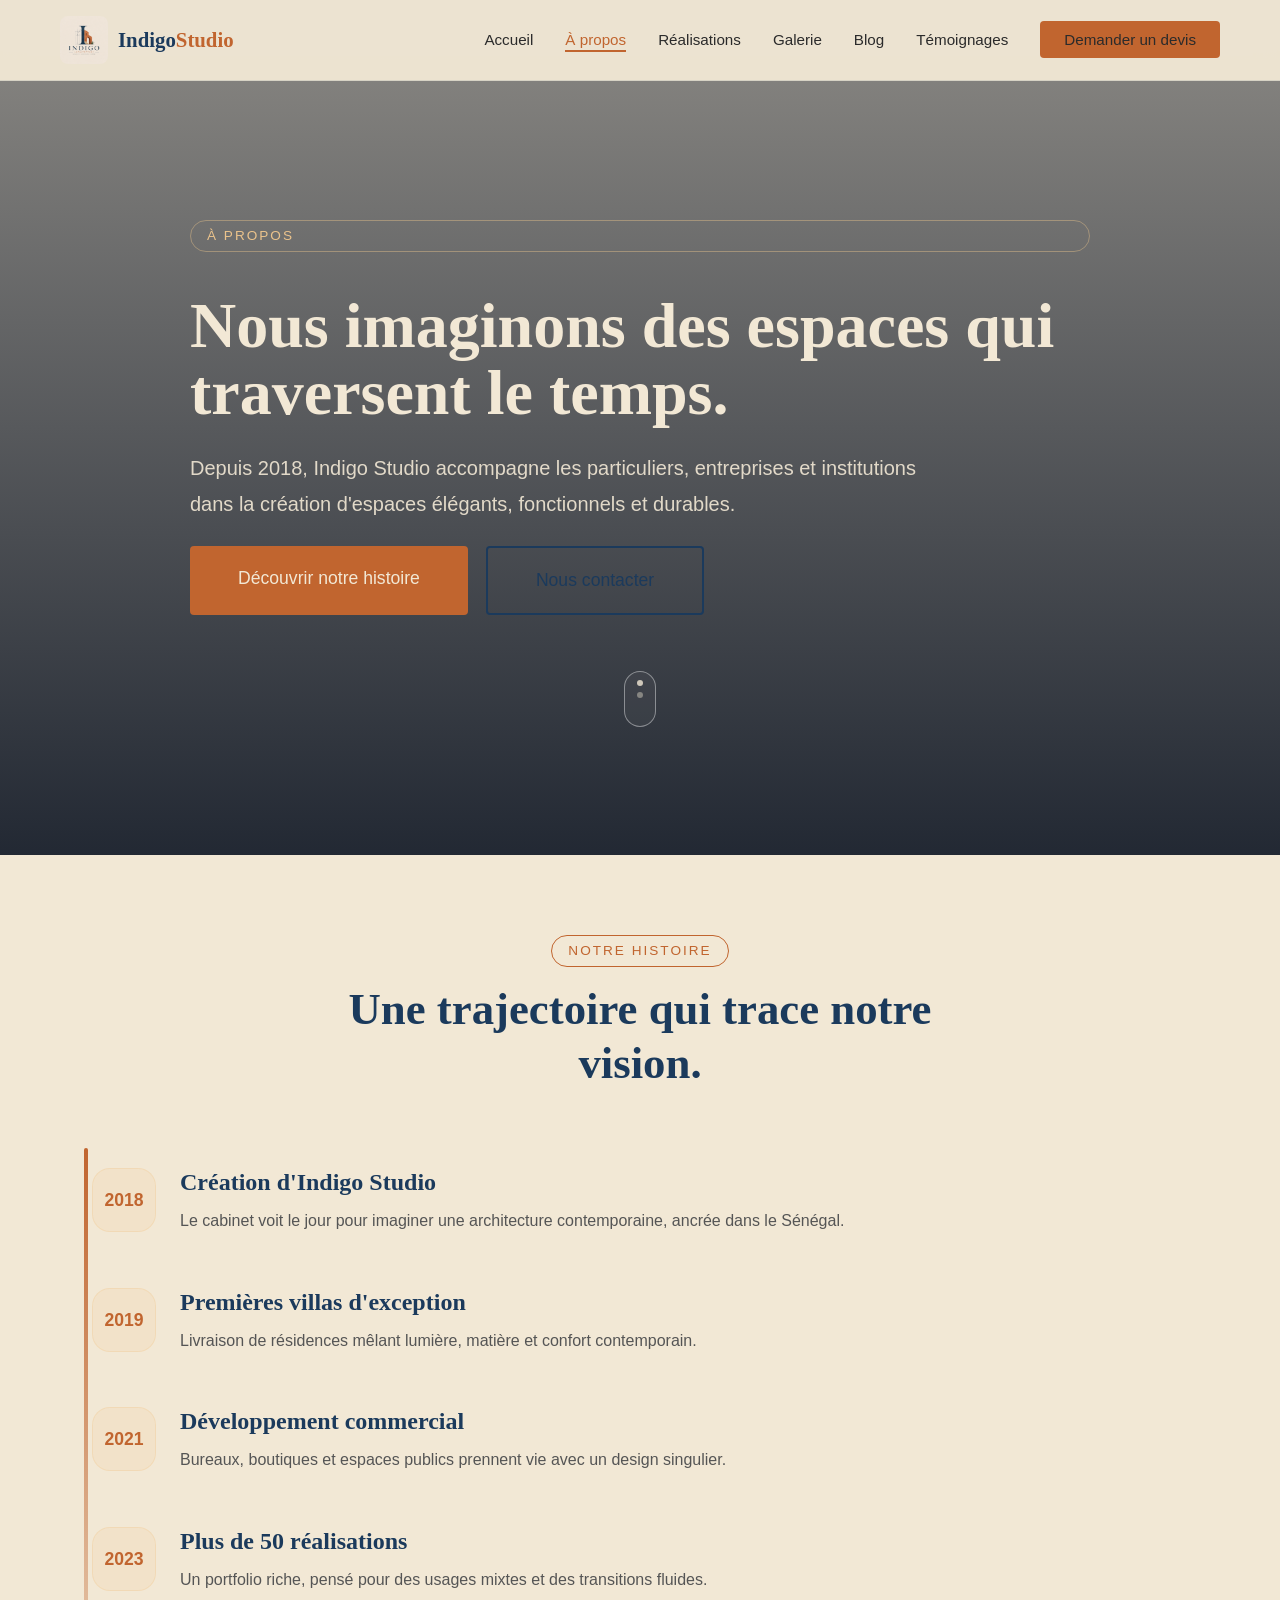
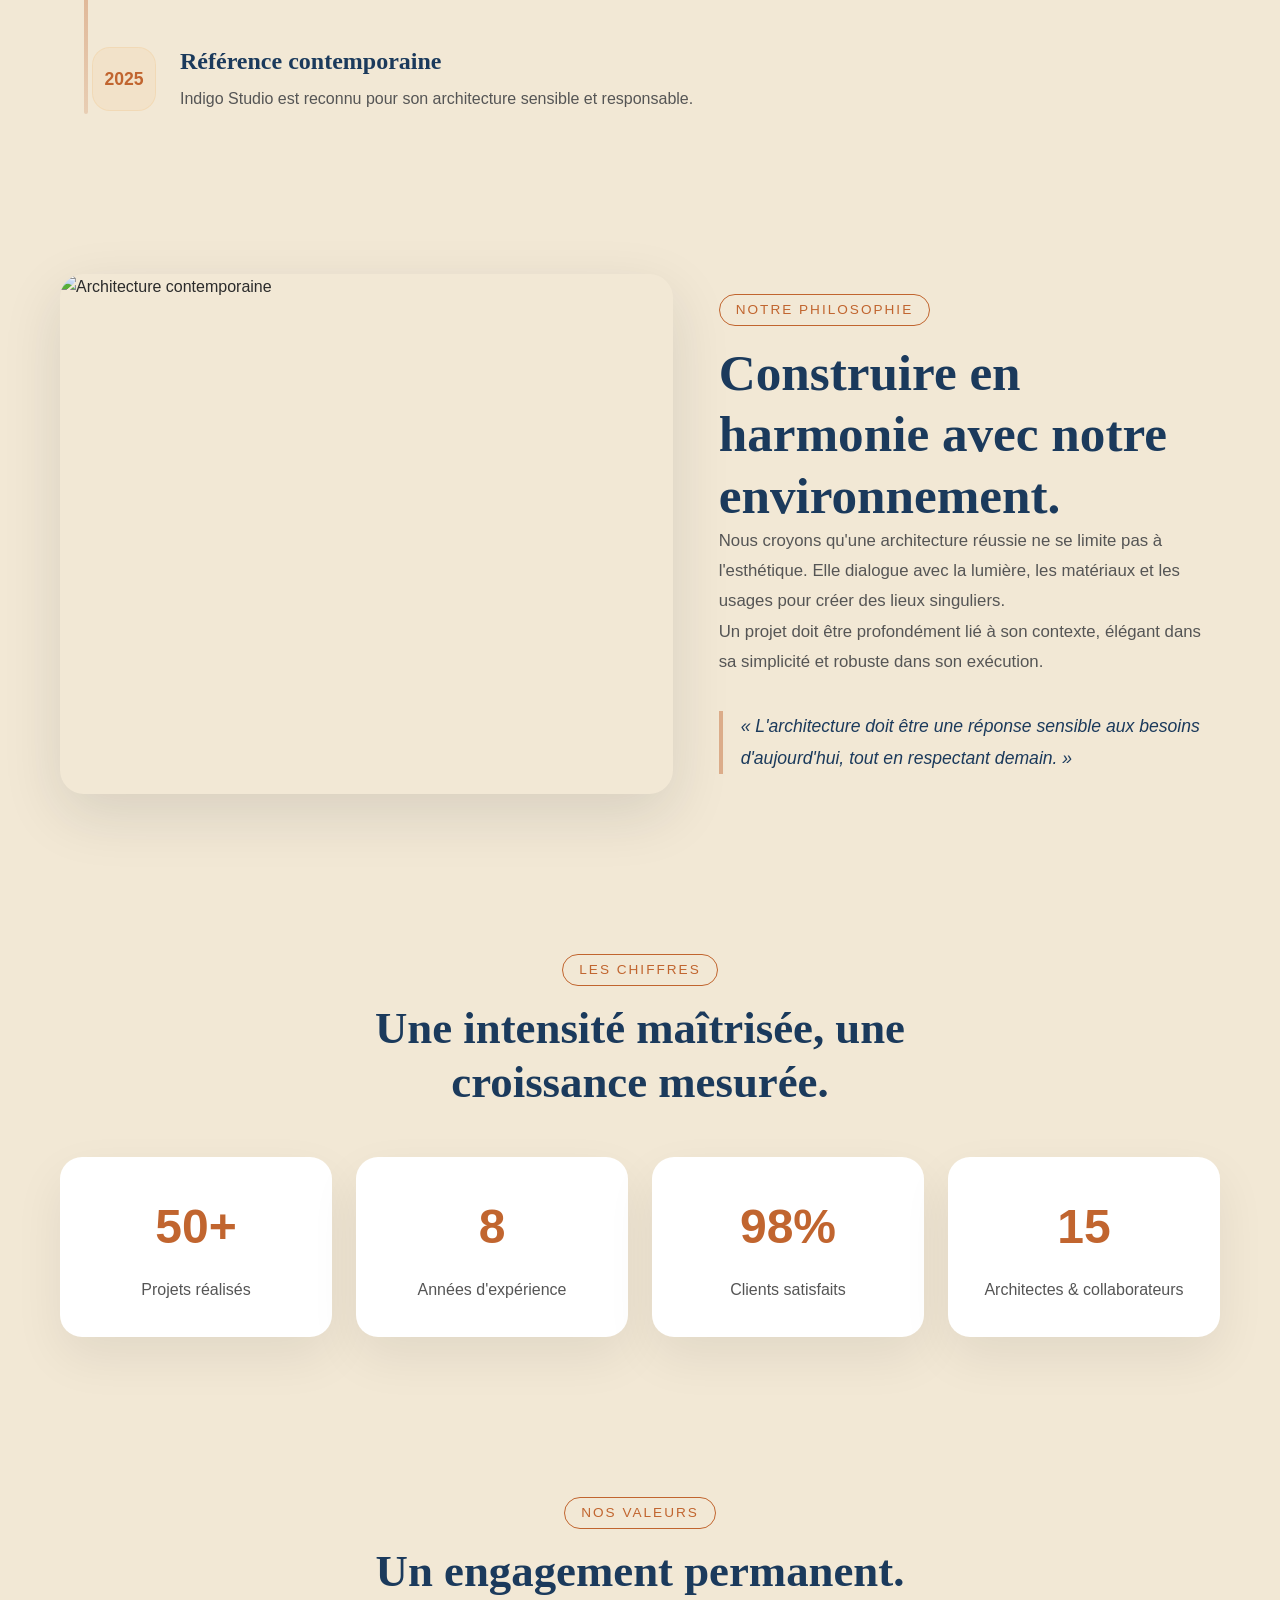
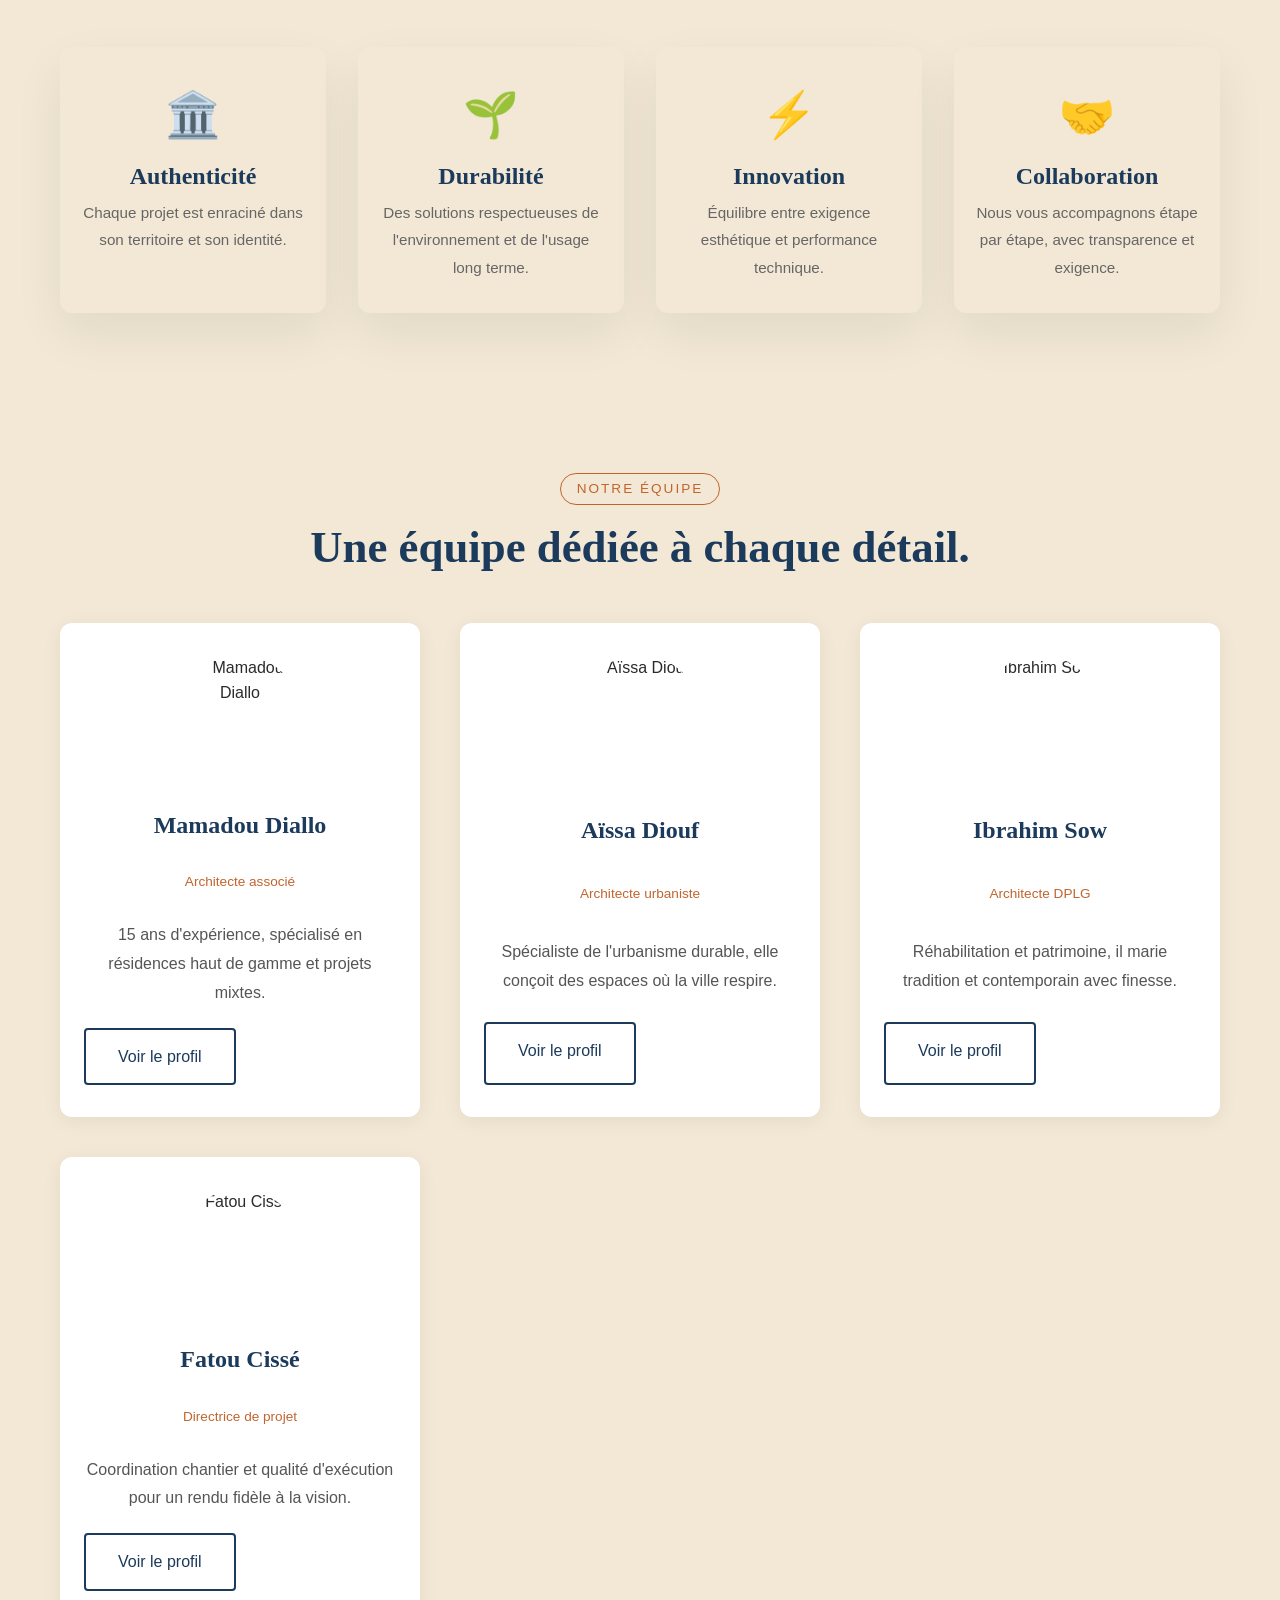
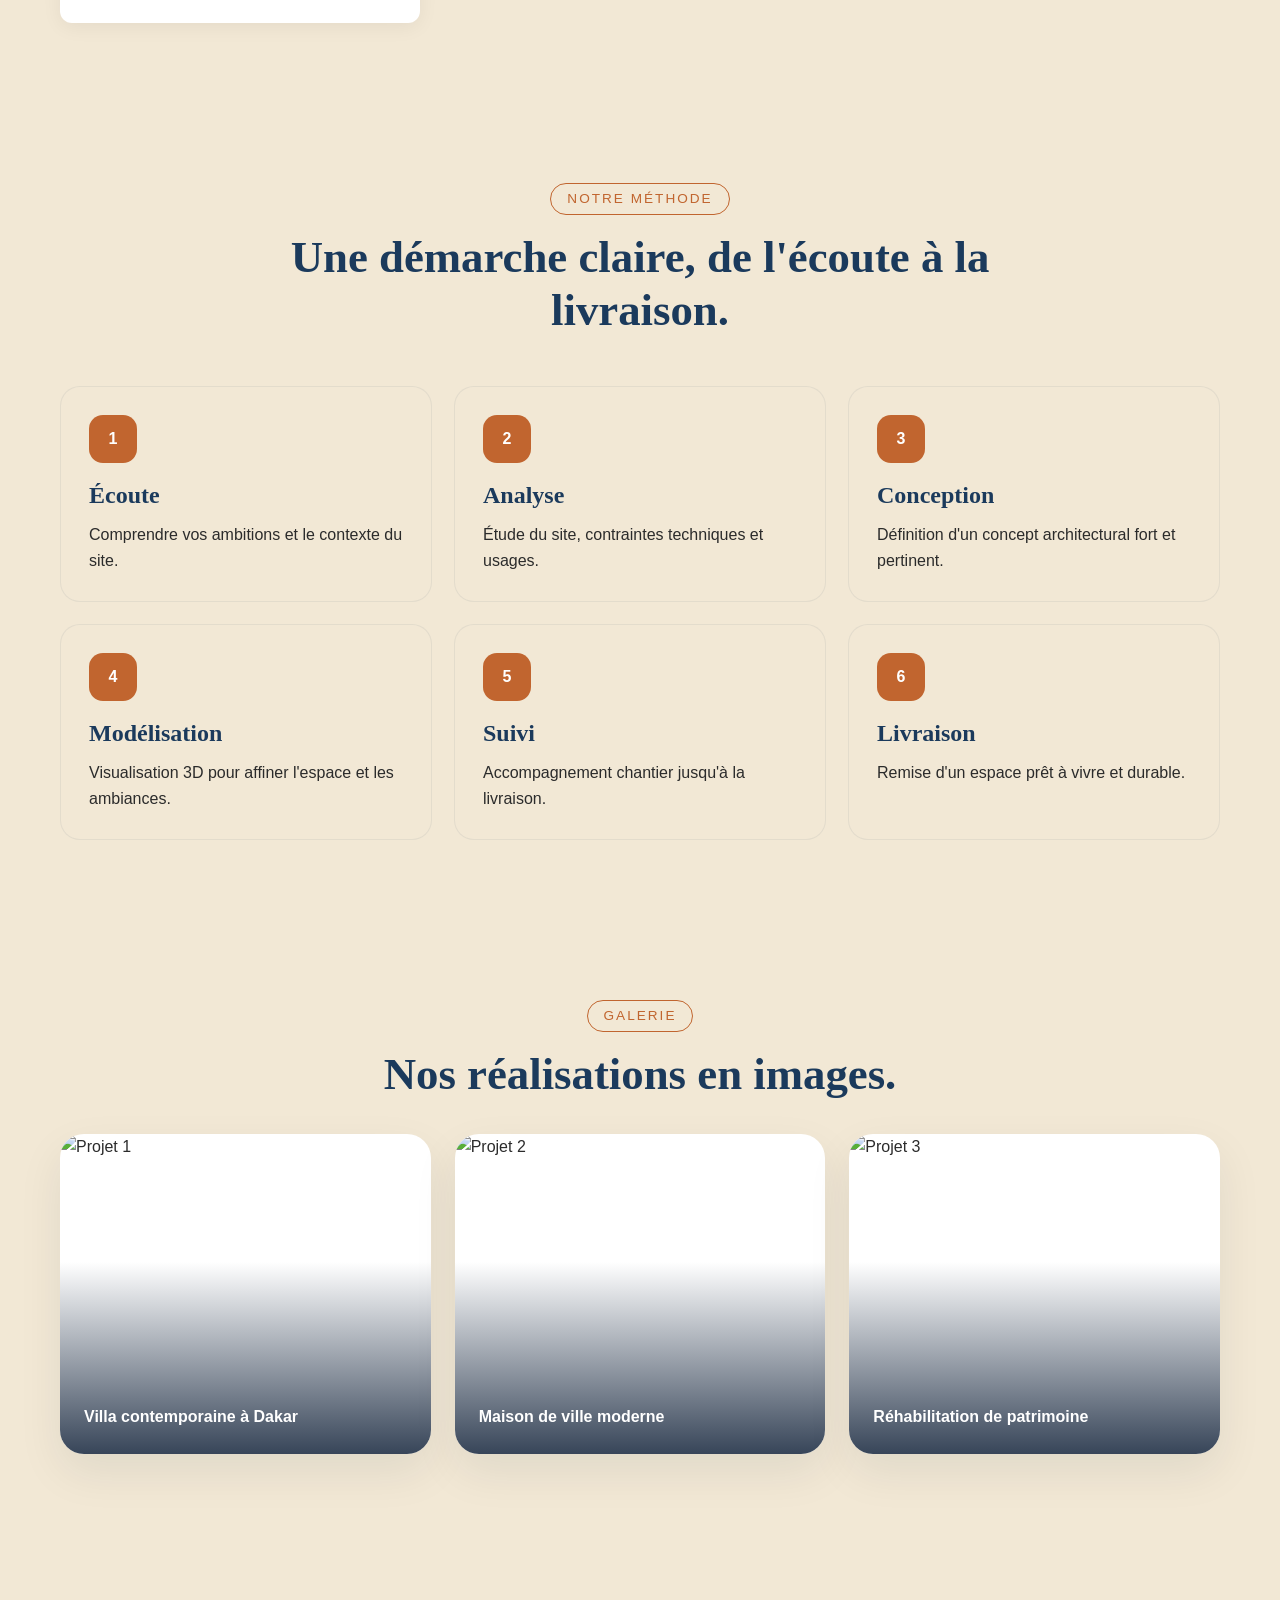
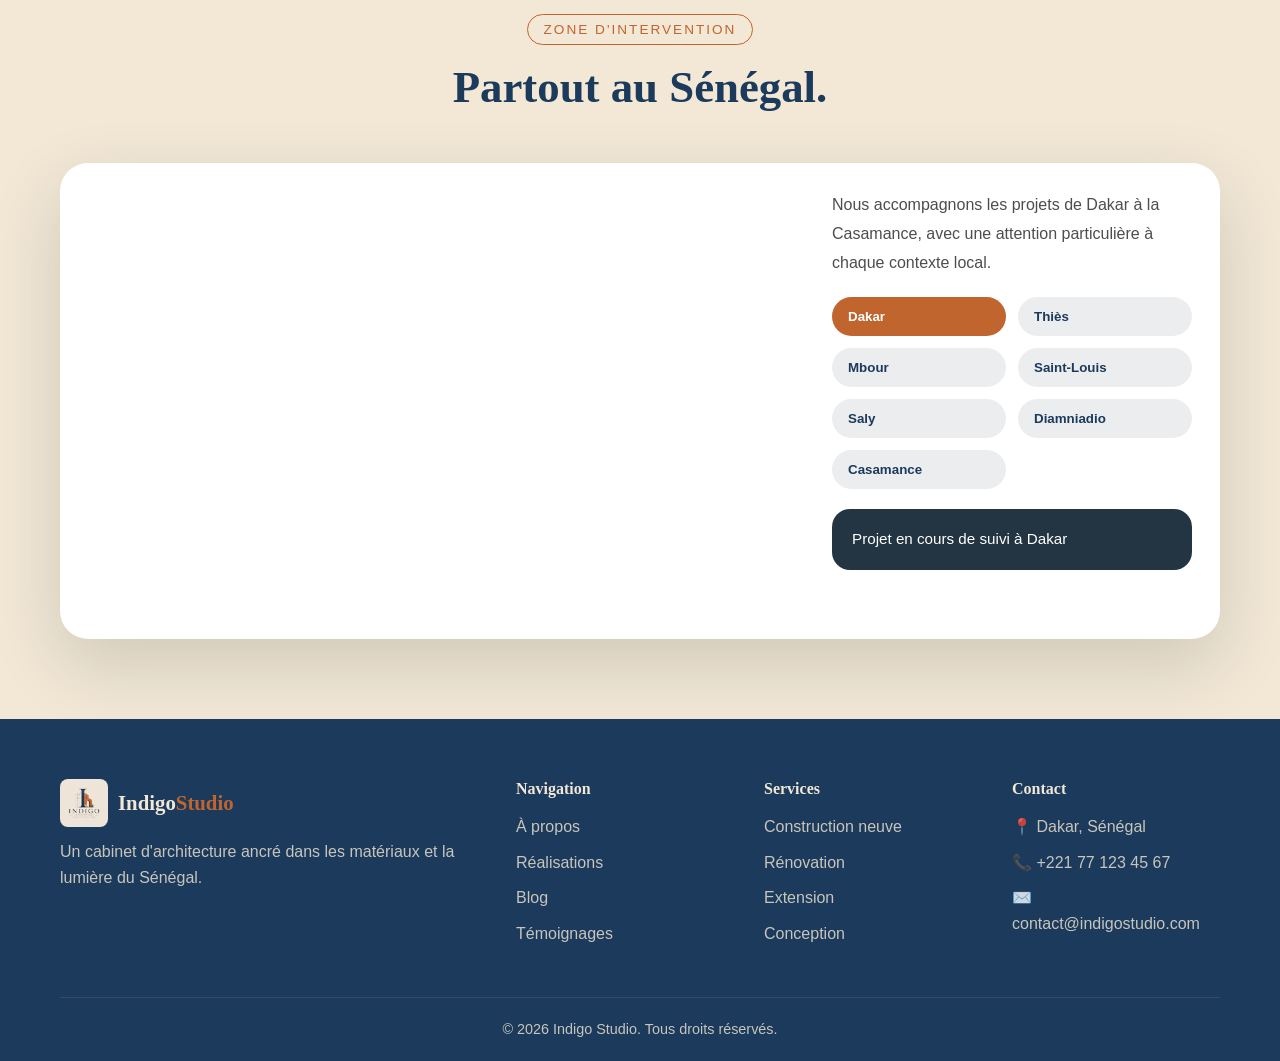
==== commit 47809505: "Page a propos" ====
--- a/a-propos.html
+++ b/a-propos.html
@@ -11,6 +11,11 @@
       rel="stylesheet"
     />
     <link rel="stylesheet" href="css/style.css" />
+    <!-- Leaflet CSS for interactive map -->
+    <link
+      rel="stylesheet"
+      href="https://unpkg.com/leaflet@1.9.4/dist/leaflet.css"
+    />
   </head>
   <body class="about-page">
     <header class="header">
@@ -44,18 +49,6 @@
 
     <main>
       <section class="hero-about">
-        <video
-          class="hero-video"
-          autoplay
-          muted
-          loop
-          poster="images/hero-poster.jpg"
-        >
-          <source
-            src="https://cdn.coverr.co/videos/coverr-modern-architecture-building-7311/1080p.mp4"
-            type="video/mp4"
-          />
-        </video>
         <div class="hero-overlay"></div>
         <div class="hero-copy container">
           <span class="section-tag">À PROPOS</span>
@@ -378,71 +371,6 @@
         </div>
       </section>
 
-      <section class="testimonials section-padding">
-        <div class="container">
-          <div class="section-header section-header--wide">
-            <span class="section-tag">Témoignages</span>
-            <h2>Les avis de nos clients.</h2>
-          </div>
-          <div class="testimonial-grid">
-            <article class="testimonial-card active">
-              <div class="testimonial-top">
-                <img
-                  src="images/testimonial-1.jpg"
-                  alt="Sophie Ndour"
-                  loading="lazy"
-                />
-                <div>
-                  <h3>Sophie Ndour</h3>
-                  <p>Directrice de projet</p>
-                </div>
-              </div>
-              <div class="stars">★★★★★</div>
-              <p>
-                « Indigo Studio a transformé notre villa en un lieu d'exception,
-                moderne et chaleureux. »
-              </p>
-            </article>
-            <article class="testimonial-card">
-              <div class="testimonial-top">
-                <img
-                  src="images/testimonial-2.jpg"
-                  alt="Kader Sy"
-                  loading="lazy"
-                />
-                <div>
-                  <h3>Kader Sy</h3>
-                  <p>CEO</p>
-                </div>
-              </div>
-              <div class="stars">★★★★★</div>
-              <p>
-                « Leur approche est rigoureuse, créative et parfaitement adaptée
-                à notre identité. »
-              </p>
-            </article>
-            <article class="testimonial-card">
-              <div class="testimonial-top">
-                <img
-                  src="images/testimonial-1.jpg"
-                  alt="Aïssa Diouf"
-                  loading="lazy"
-                />
-                <div>
-                  <h3>Aïssa Diouf</h3>
-                  <p>Architecte urbaniste</p>
-                </div>
-              </div>
-              <div class="stars">★★★★★</div>
-              <p>
-                « Une collaboration fluide, un suivi serré, et un rendu très
-                qualitatif. »
-              </p>
-            </article>
-          </div>
-        </div>
-      </section>
-
       <section class="map-section section-padding">
         <div class="container">
           <div class="section-header">
@@ -451,11 +379,7 @@
           </div>
           <div class="map-card">
             <div class="map-frame">
-              <img
-                src="images/senegal-map.png"
-                alt="Carte du Sénégal"
-                loading="lazy"
-              />
+              <div id="map" role="region" aria-label="Carte du Sénégal"></div>
             </div>
             <div class="map-sidebar">
               <p>
@@ -538,6 +462,8 @@
       </div>
     </footer>
 
+    <!-- Leaflet JS -->
+    <script src="https://unpkg.com/leaflet@1.9.4/dist/leaflet.js"></script>
     <script src="js/main.js"></script>
   </body>
 </html>
--- a/css/style.css
+++ b/css/style.css
@@ -768,6 +768,16 @@
   align-items: center;
   color: var(--blanc);
   overflow: hidden;
+  background-image: url("../img4/hero-about-bg.jpg");
+  background-size: cover;
+  background-position: center 30%;
+  background-repeat: no-repeat;
+}
+
+@media (min-width: 1024px) {
+  .hero-about {
+    background-attachment: fixed;
+  }
 }
 
 .hero-about::before {
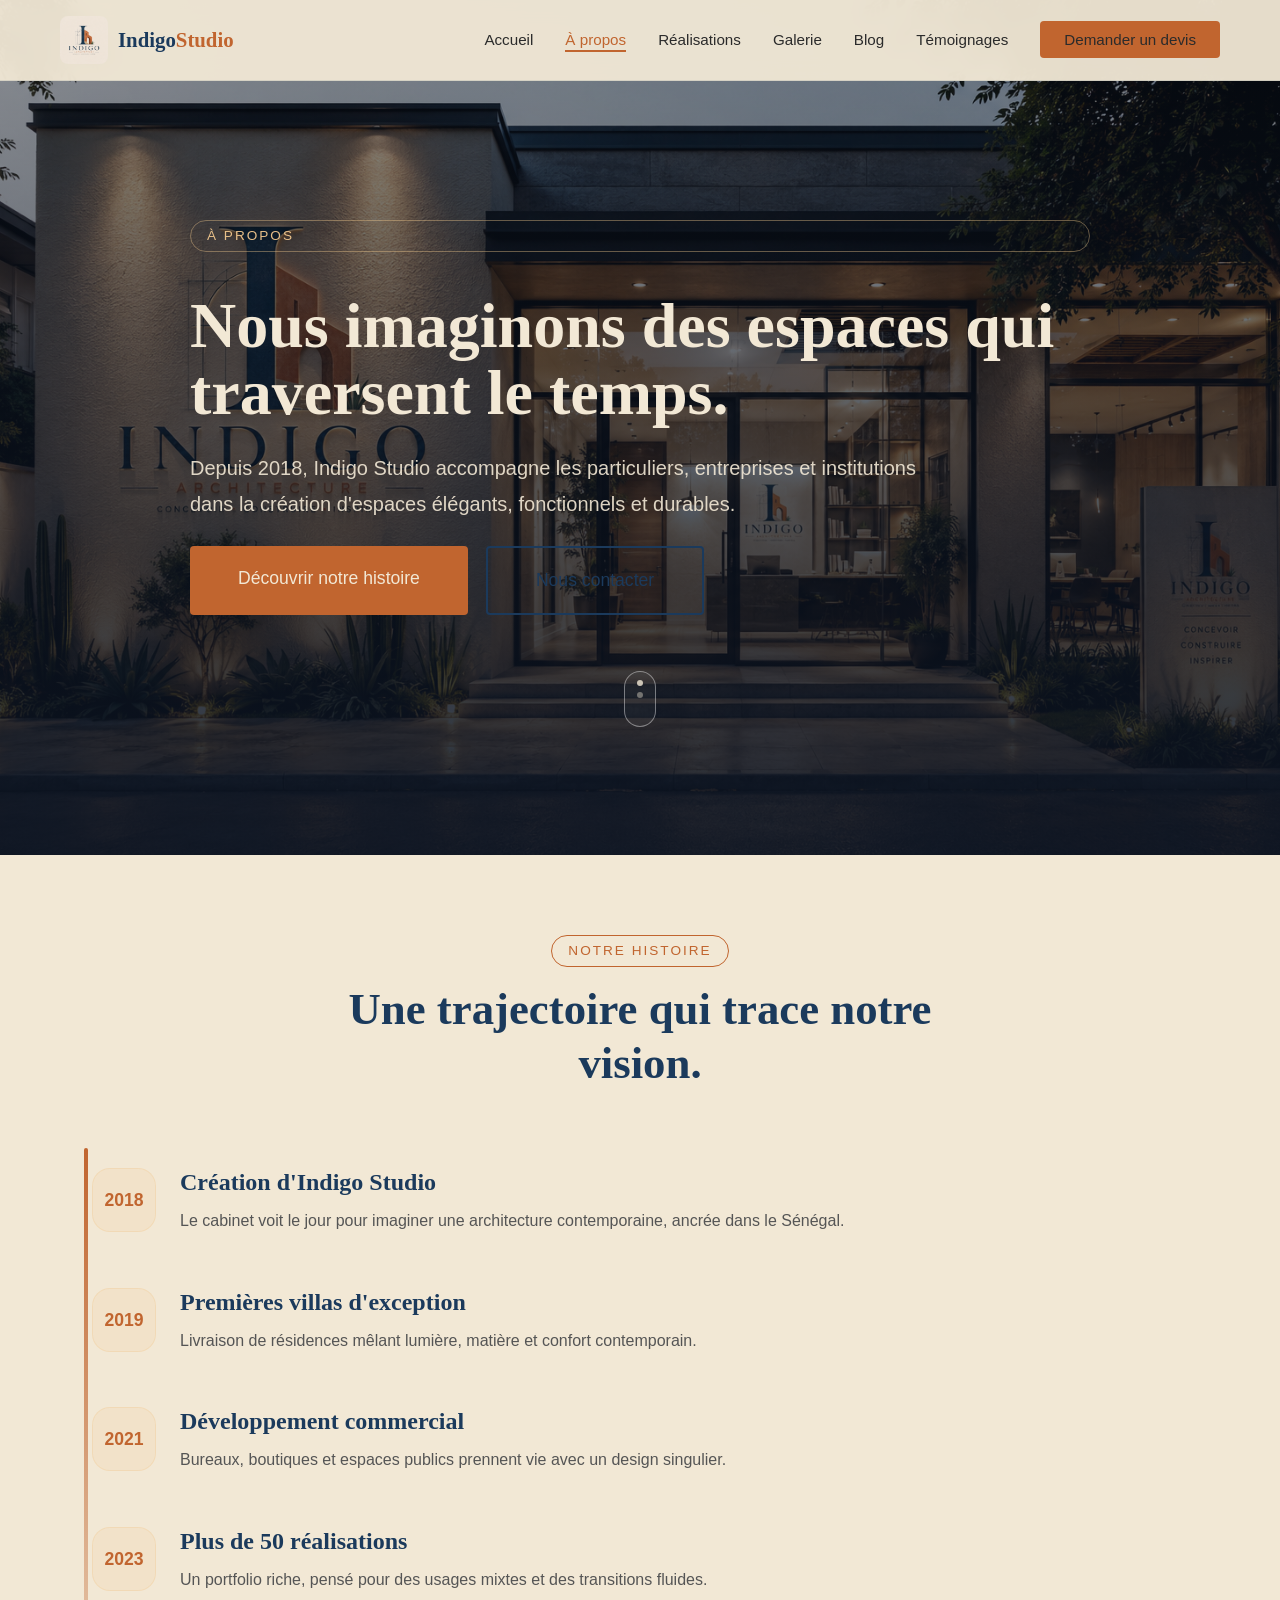
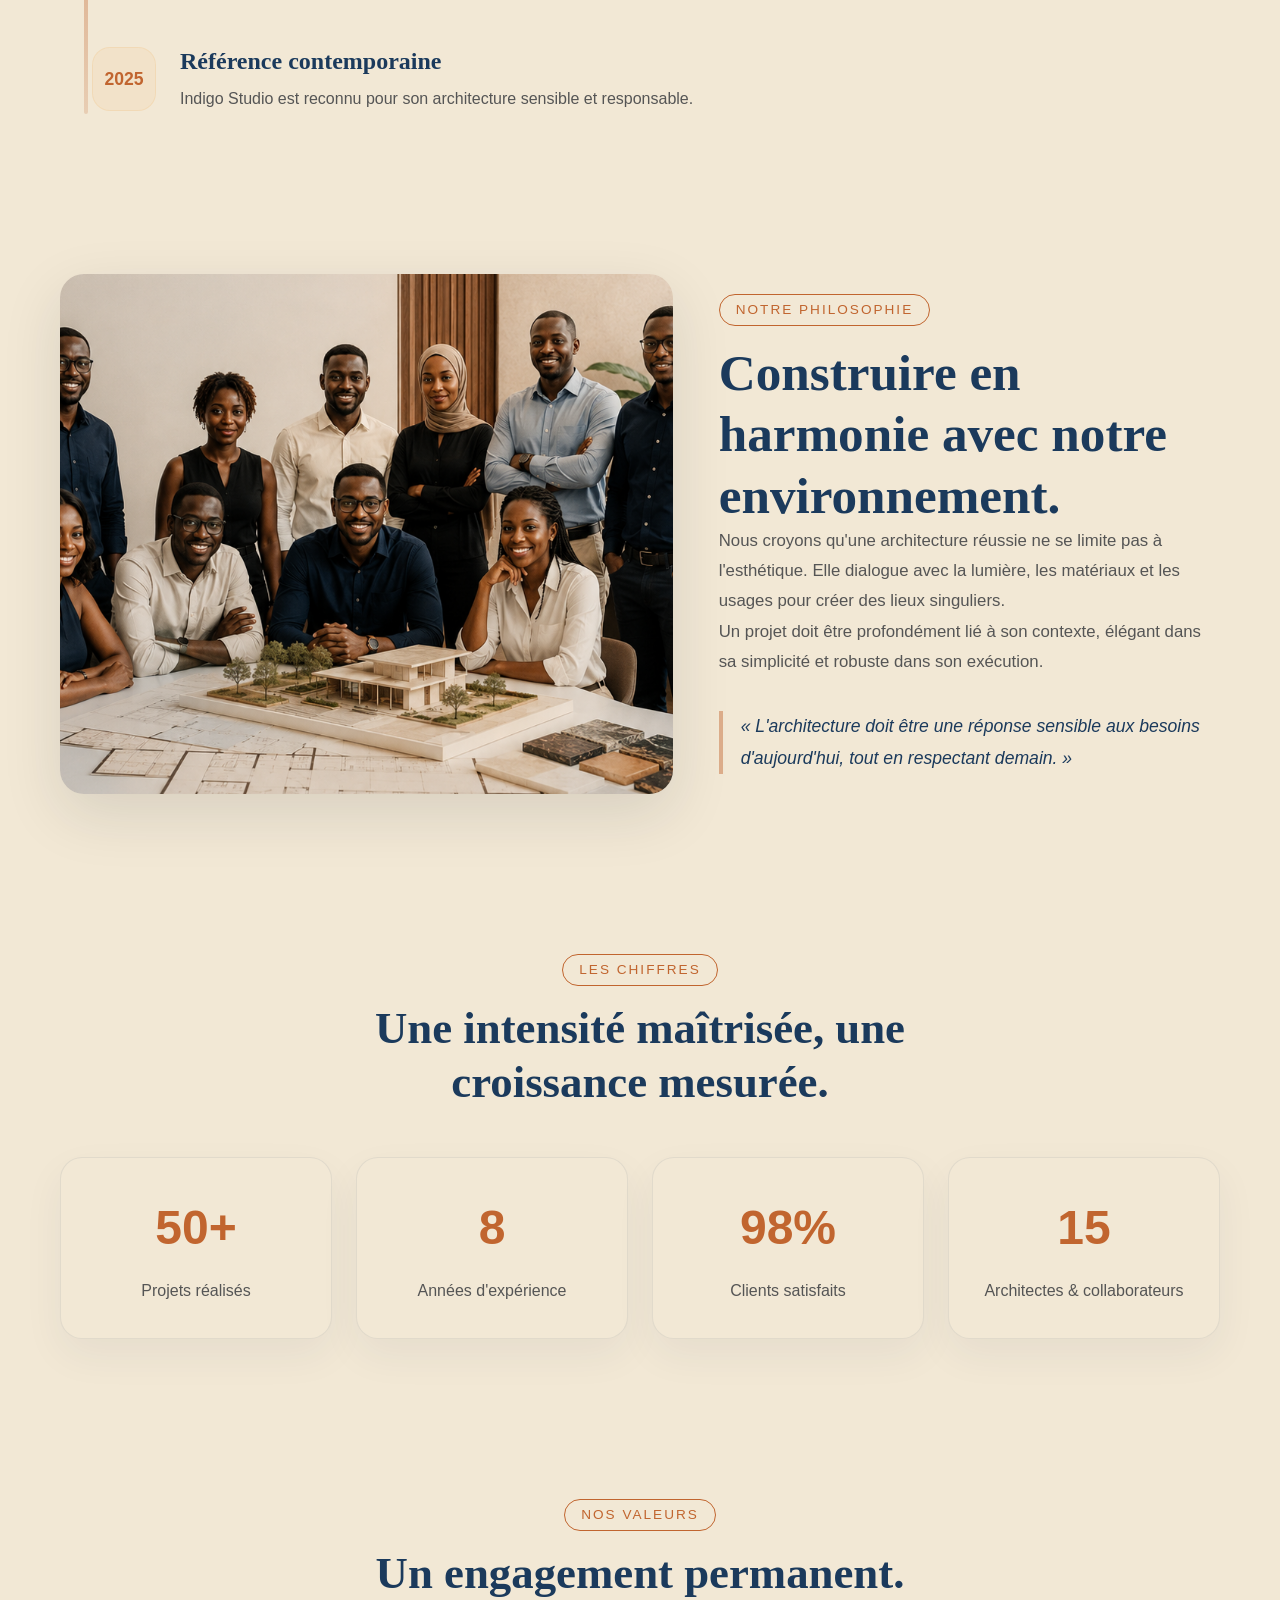
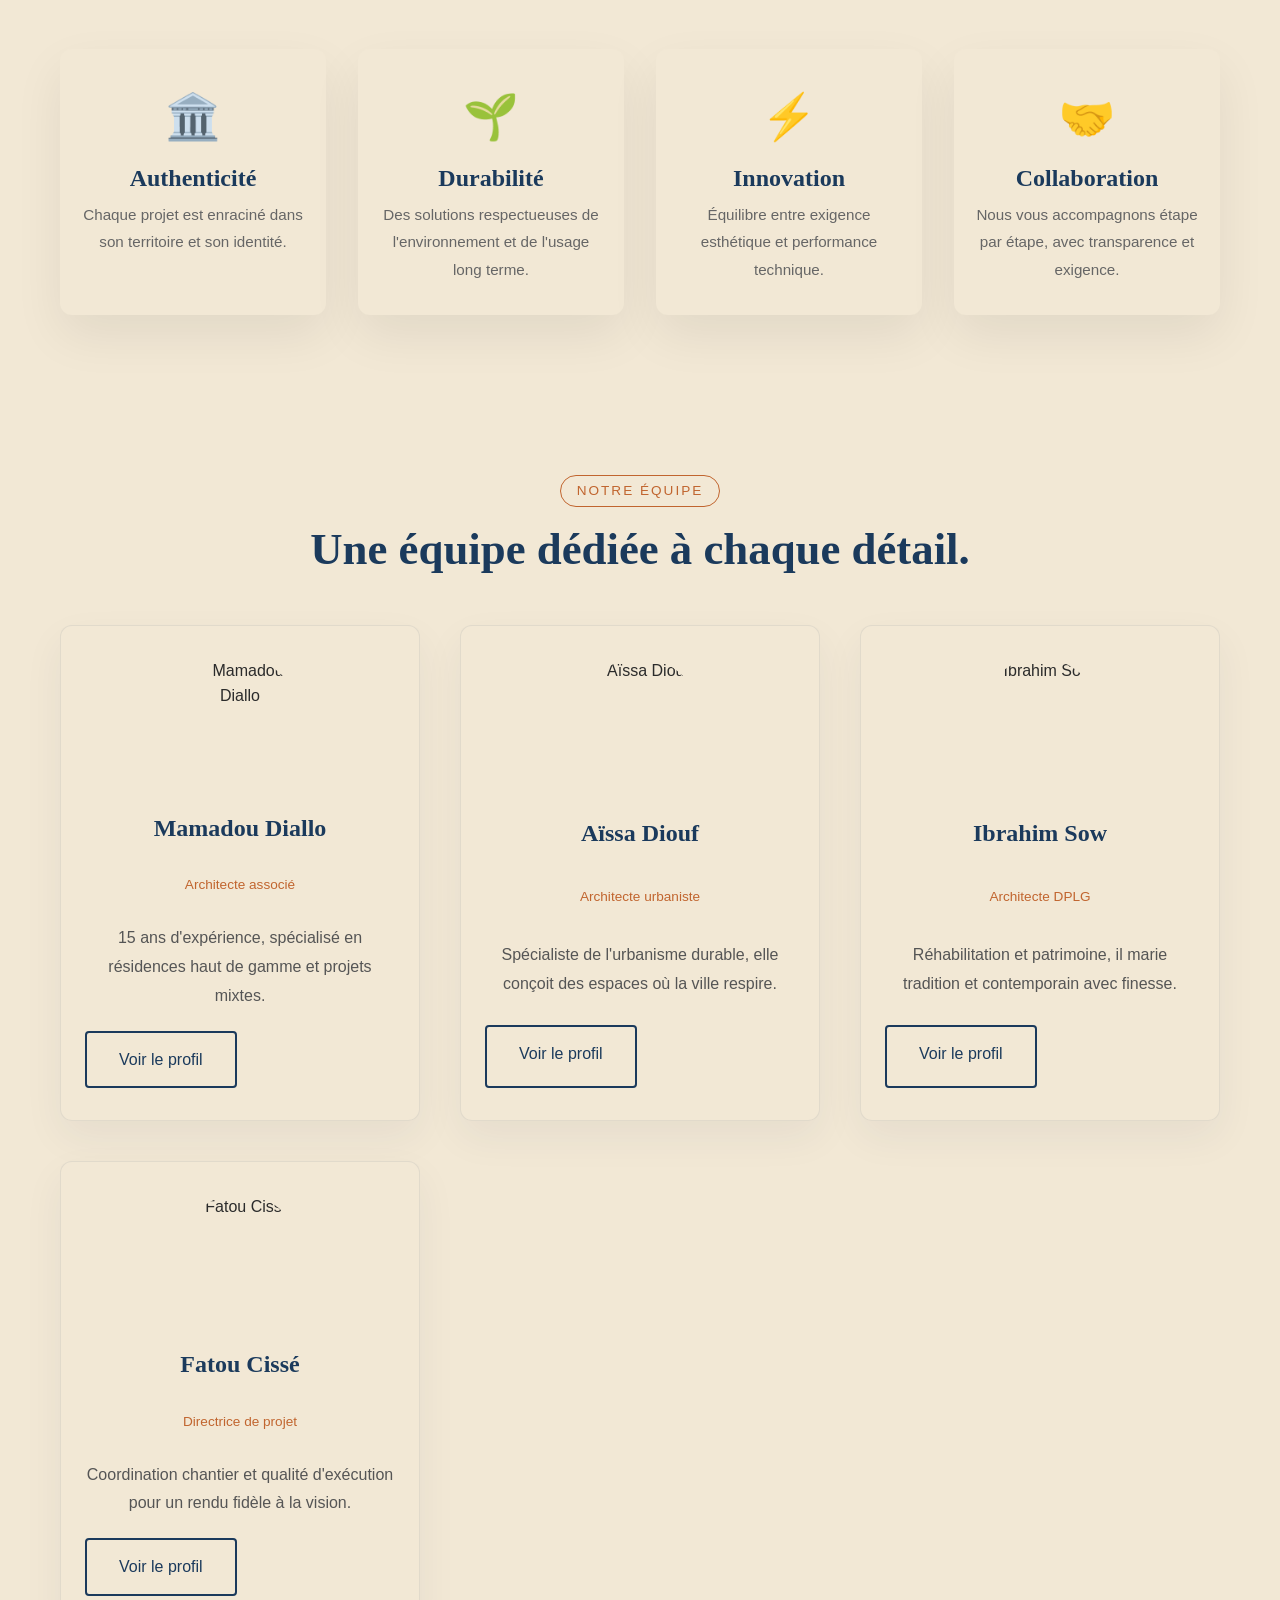
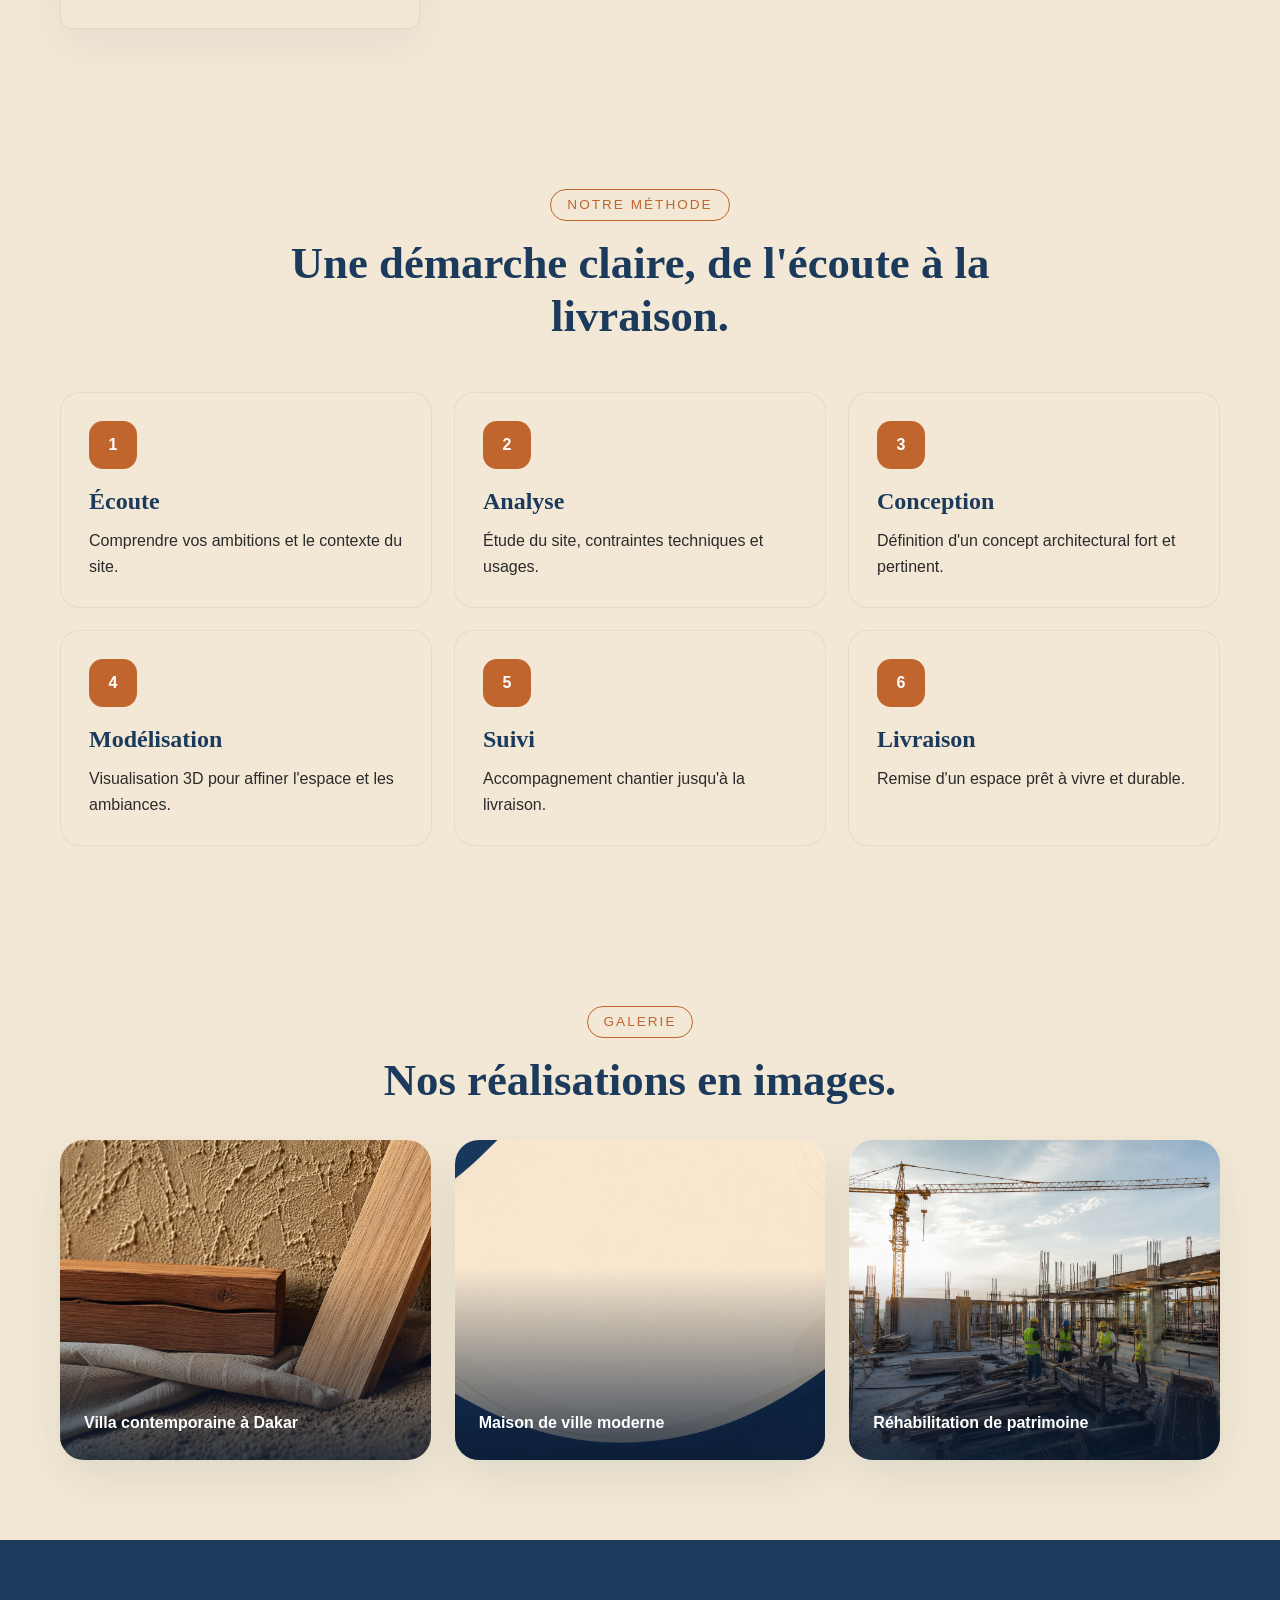
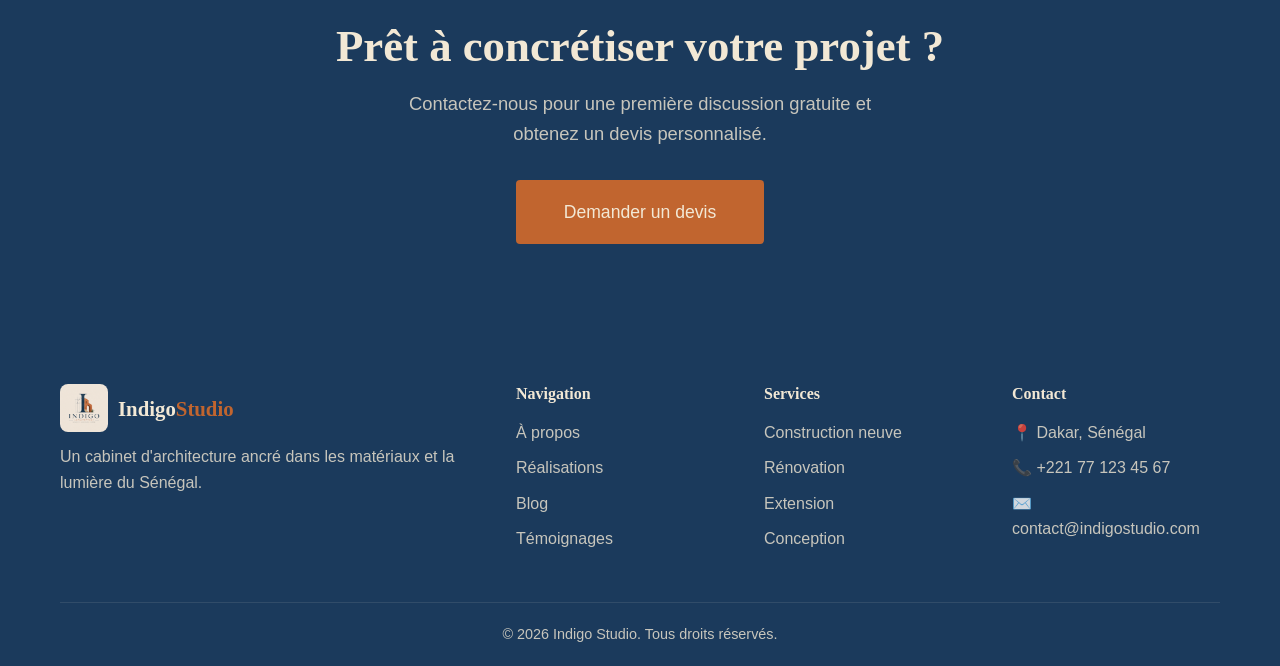
==== commit f7633ec9: "Page a propos finalisation" ====
--- a/a-propos.html
+++ b/a-propos.html
@@ -141,7 +141,7 @@
         <div class="container philosophy-grid">
           <div class="philosophy-image">
             <img
-              src="https://images.unsplash.com/photo-1529429617124-020f4c4024c7?w=1200&q=80"
+              src="images/img5.png"
               alt="Architecture contemporaine"
               loading="lazy"
             />
@@ -350,19 +350,31 @@
           </div>
           <div class="gallery-grid">
             <article class="gallery-card">
-              <img src="images/projects/1.jpg" alt="Projet 1" loading="lazy" />
+              <img
+                src="images/img1.png"
+                alt="Villa contemporaine à Dakar"
+                loading="lazy"
+              />
               <div class="gallery-card-overlay">
                 <p>Villa contemporaine à Dakar</p>
               </div>
             </article>
             <article class="gallery-card">
-              <img src="images/projects/2.jpg" alt="Projet 2" loading="lazy" />
+              <img
+                src="images/img2.png"
+                alt="Maison de ville moderne"
+                loading="lazy"
+              />
               <div class="gallery-card-overlay">
                 <p>Maison de ville moderne</p>
               </div>
             </article>
             <article class="gallery-card">
-              <img src="images/projects/3.jpg" alt="Projet 3" loading="lazy" />
+              <img
+                src="images/img3.png"
+                alt="Réhabilitation de patrimoine"
+                loading="lazy"
+              />
               <div class="gallery-card-overlay">
                 <p>Réhabilitation de patrimoine</p>
               </div>
@@ -371,40 +383,17 @@
         </div>
       </section>
 
-      <section class="map-section section-padding">
-        <div class="container">
-          <div class="section-header">
-            <span class="section-tag">Zone d'intervention</span>
-            <h2>Partout au Sénégal.</h2>
-          </div>
-          <div class="map-card">
-            <div class="map-frame">
-              <div id="map" role="region" aria-label="Carte du Sénégal"></div>
-            </div>
-            <div class="map-sidebar">
-              <p>
-                Nous accompagnons les projets de Dakar à la Casamance, avec une
-                attention particulière à chaque contexte local.
-              </p>
-              <div class="map-points">
-                <button class="map-point" data-label="Dakar">Dakar</button>
-                <button class="map-point" data-label="Thiès">Thiès</button>
-                <button class="map-point" data-label="Mbour">Mbour</button>
-                <button class="map-point" data-label="Saint-Louis">
-                  Saint-Louis
-                </button>
-                <button class="map-point" data-label="Saly">Saly</button>
-                <button class="map-point" data-label="Diamniadio">
-                  Diamniadio
-                </button>
-                <button class="map-point" data-label="Casamance">
-                  Casamance
-                </button>
-              </div>
-              <div class="map-tooltip" aria-live="polite">
-                Projet en cours de suivi à Dakar
-              </div>
-            </div>
+      <section class="cta-section">
+        <div class="container">
+          <div class="cta-content">
+            <h2>Prêt à concrétiser votre projet ?</h2>
+            <p>
+              Contactez-nous pour une première discussion gratuite et obtenez un
+              devis personnalisé.
+            </p>
+            <a href="devis.html" class="btn btn-primary btn-large">
+              Demander un devis
+            </a>
           </div>
         </div>
       </section>
--- a/css/style.css
+++ b/css/style.css
@@ -768,7 +768,7 @@
   align-items: center;
   color: var(--blanc);
   overflow: hidden;
-  background-image: url("../img4/hero-about-bg.jpg");
+  background-image: url("../images/img4.png");
   background-size: cover;
   background-position: center 30%;
   background-repeat: no-repeat;
@@ -975,6 +975,9 @@
 }
 
 .stat-card {
+  background: var(--sable-clair);
+  border: 1px solid rgba(27, 58, 92, 0.08);
+  box-shadow: 0 16px 40px rgba(27, 58, 92, 0.06);
   text-align: center;
 }
 
@@ -1892,10 +1895,11 @@
 
 .team-card {
   text-align: center;
-  background: var(--blanc);
+  background: var(--sable-clair);
   padding: 32px 24px;
   border-radius: 12px;
-  box-shadow: 0 4px 20px rgba(0, 0, 0, 0.06);
+  border: 1px solid rgba(27, 58, 92, 0.08);
+  box-shadow: 0 16px 40px rgba(27, 58, 92, 0.06);
 }
 
 .team-card img {
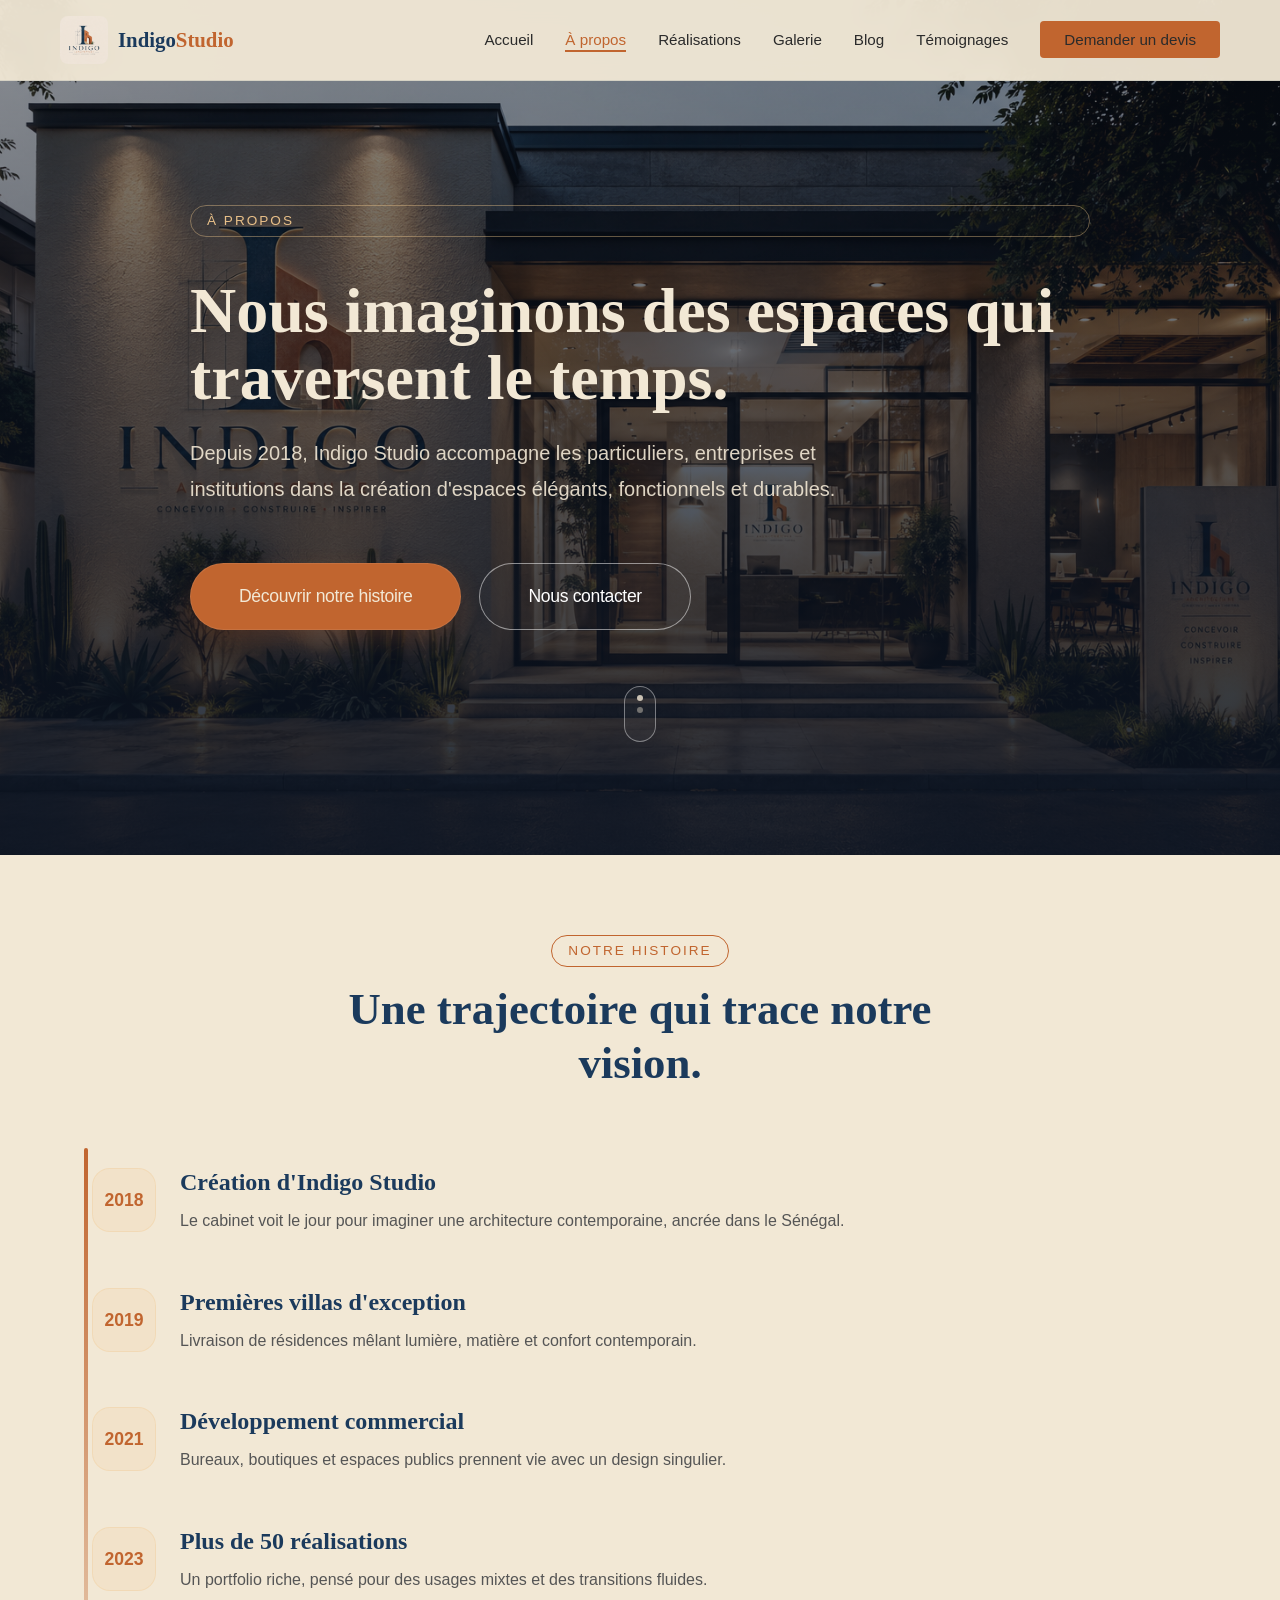
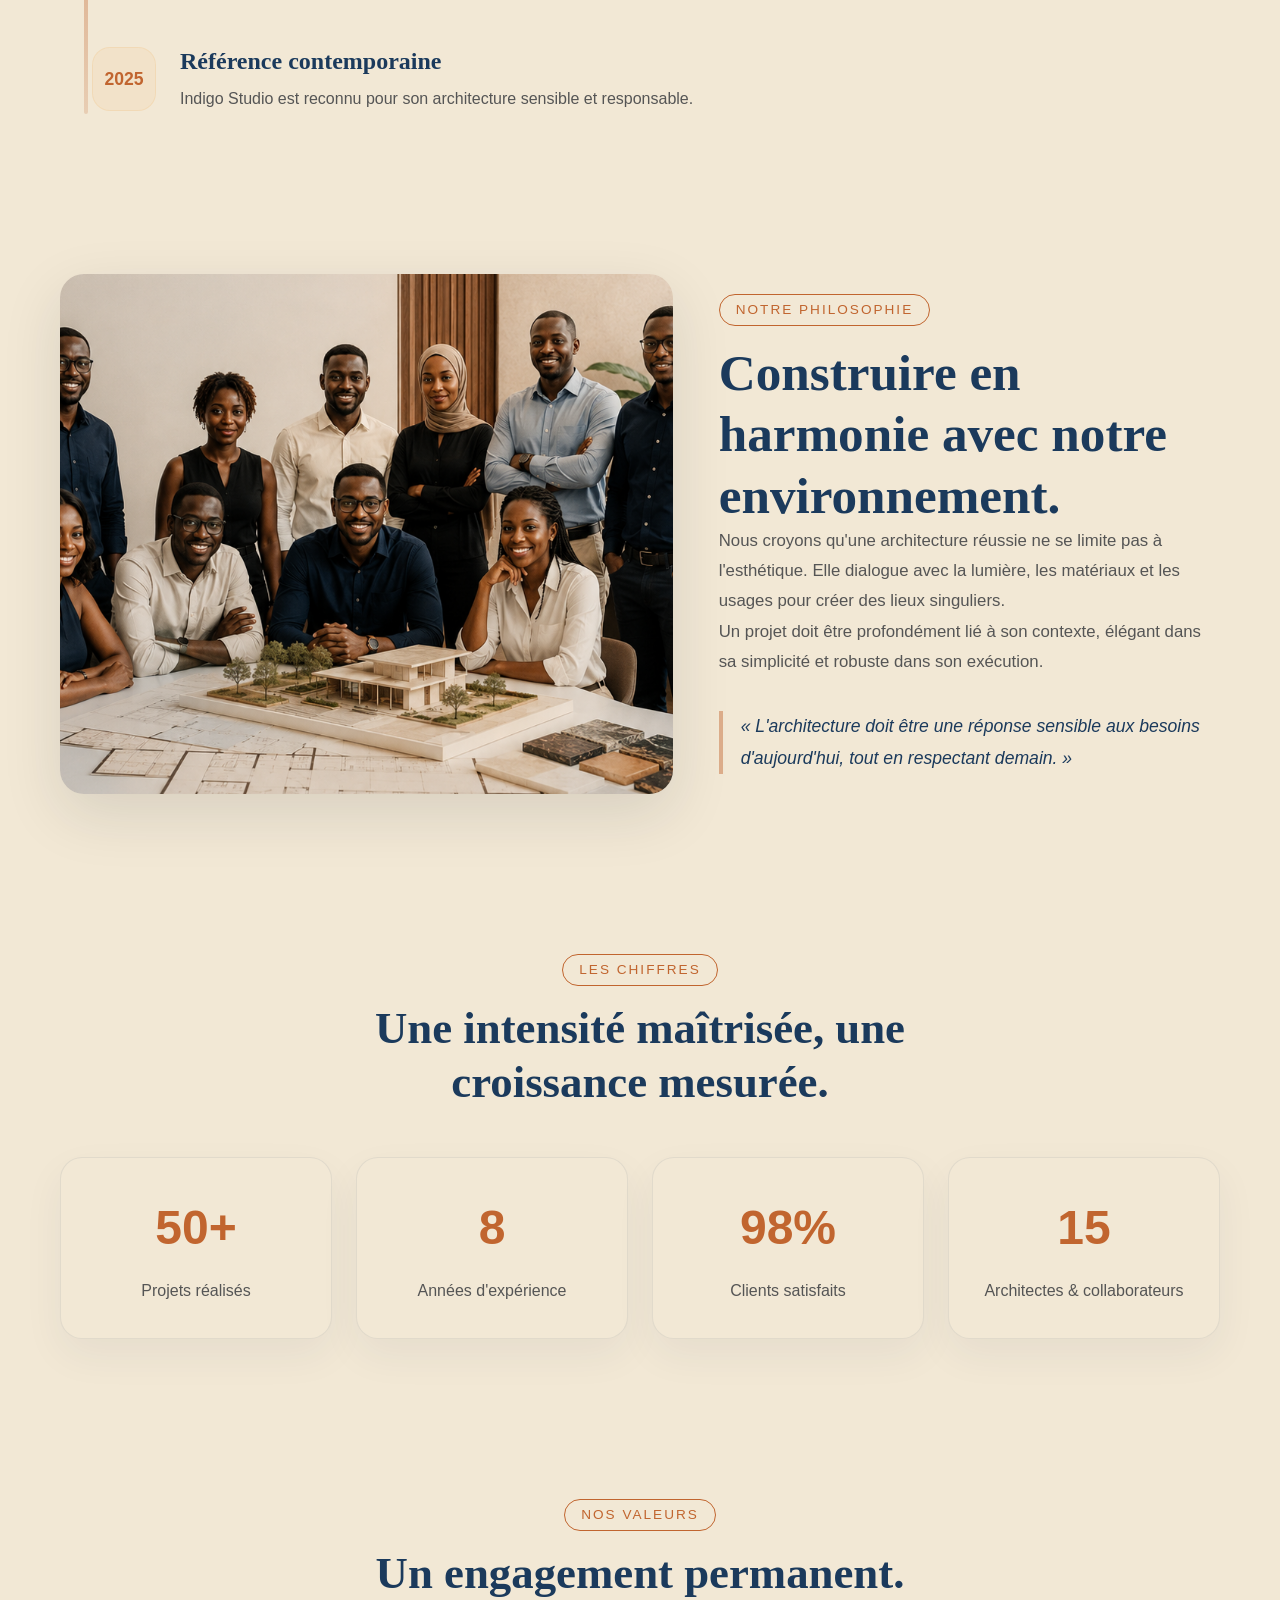
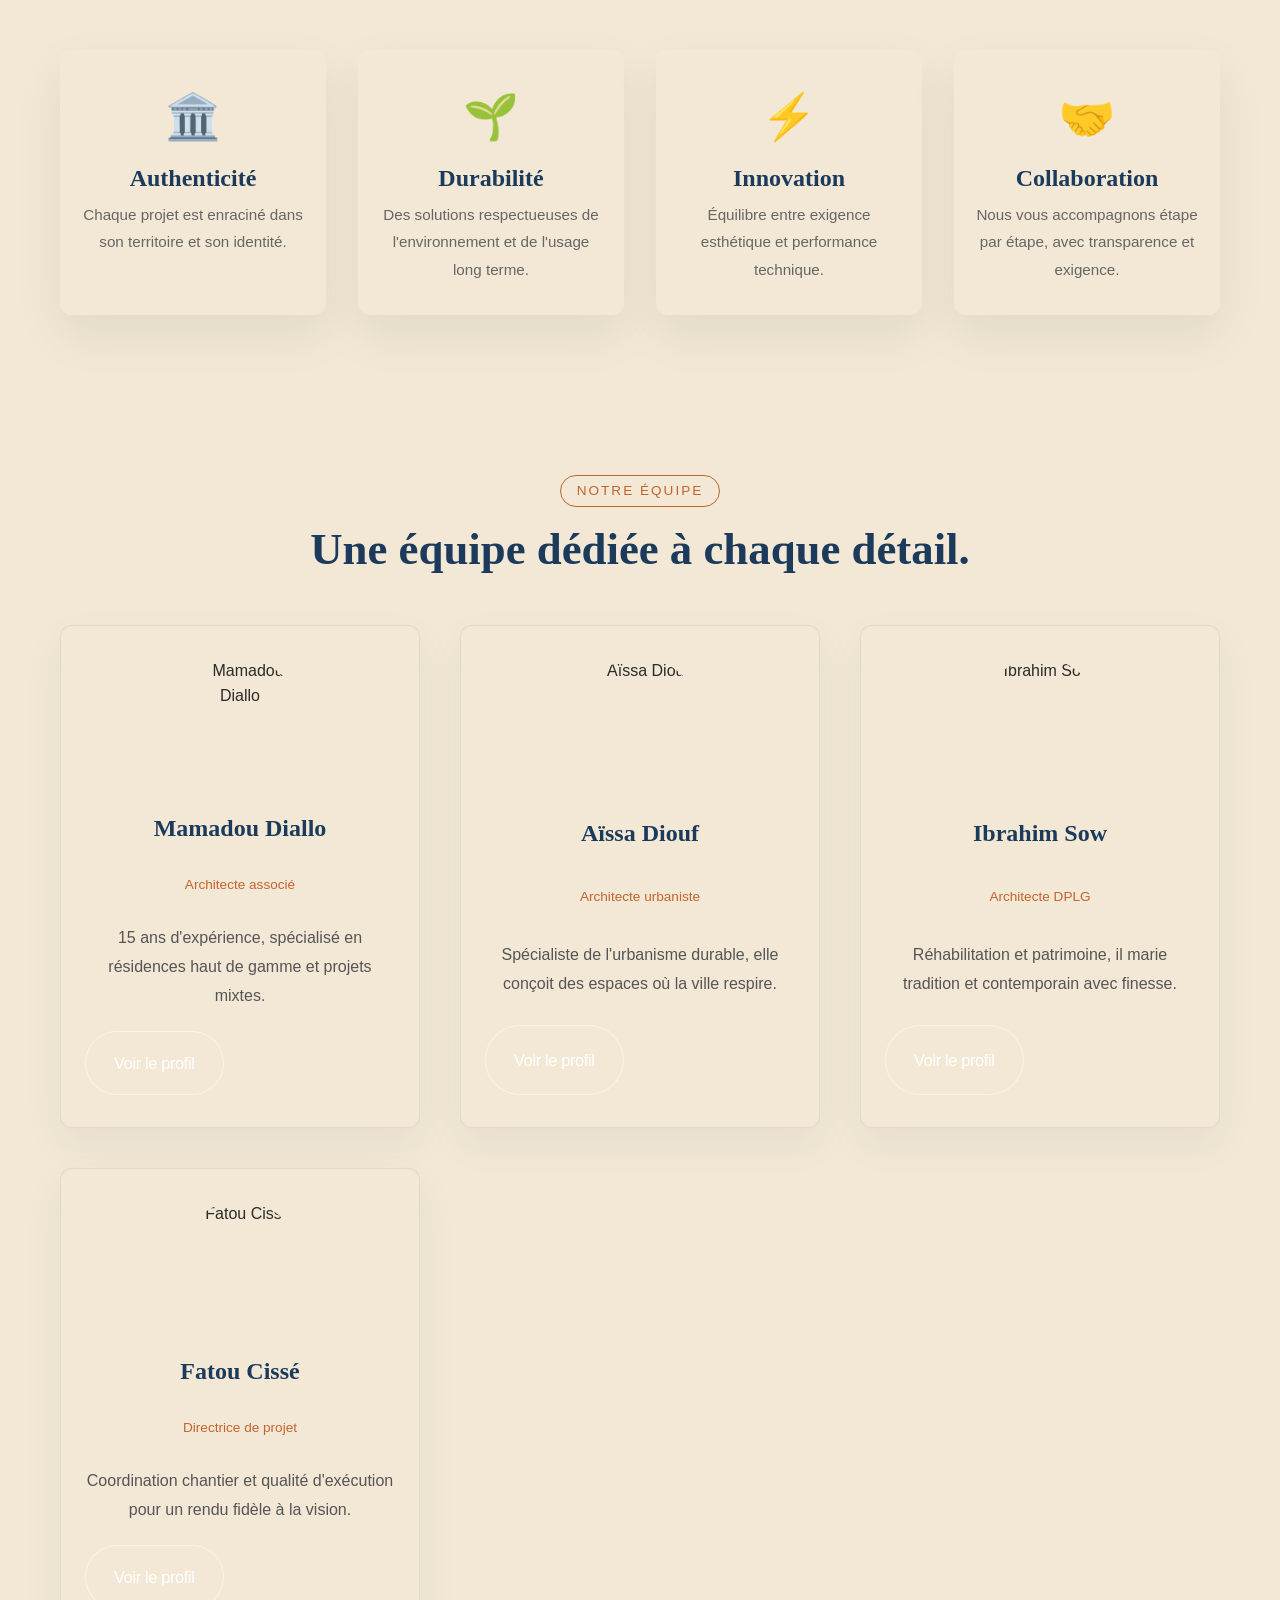
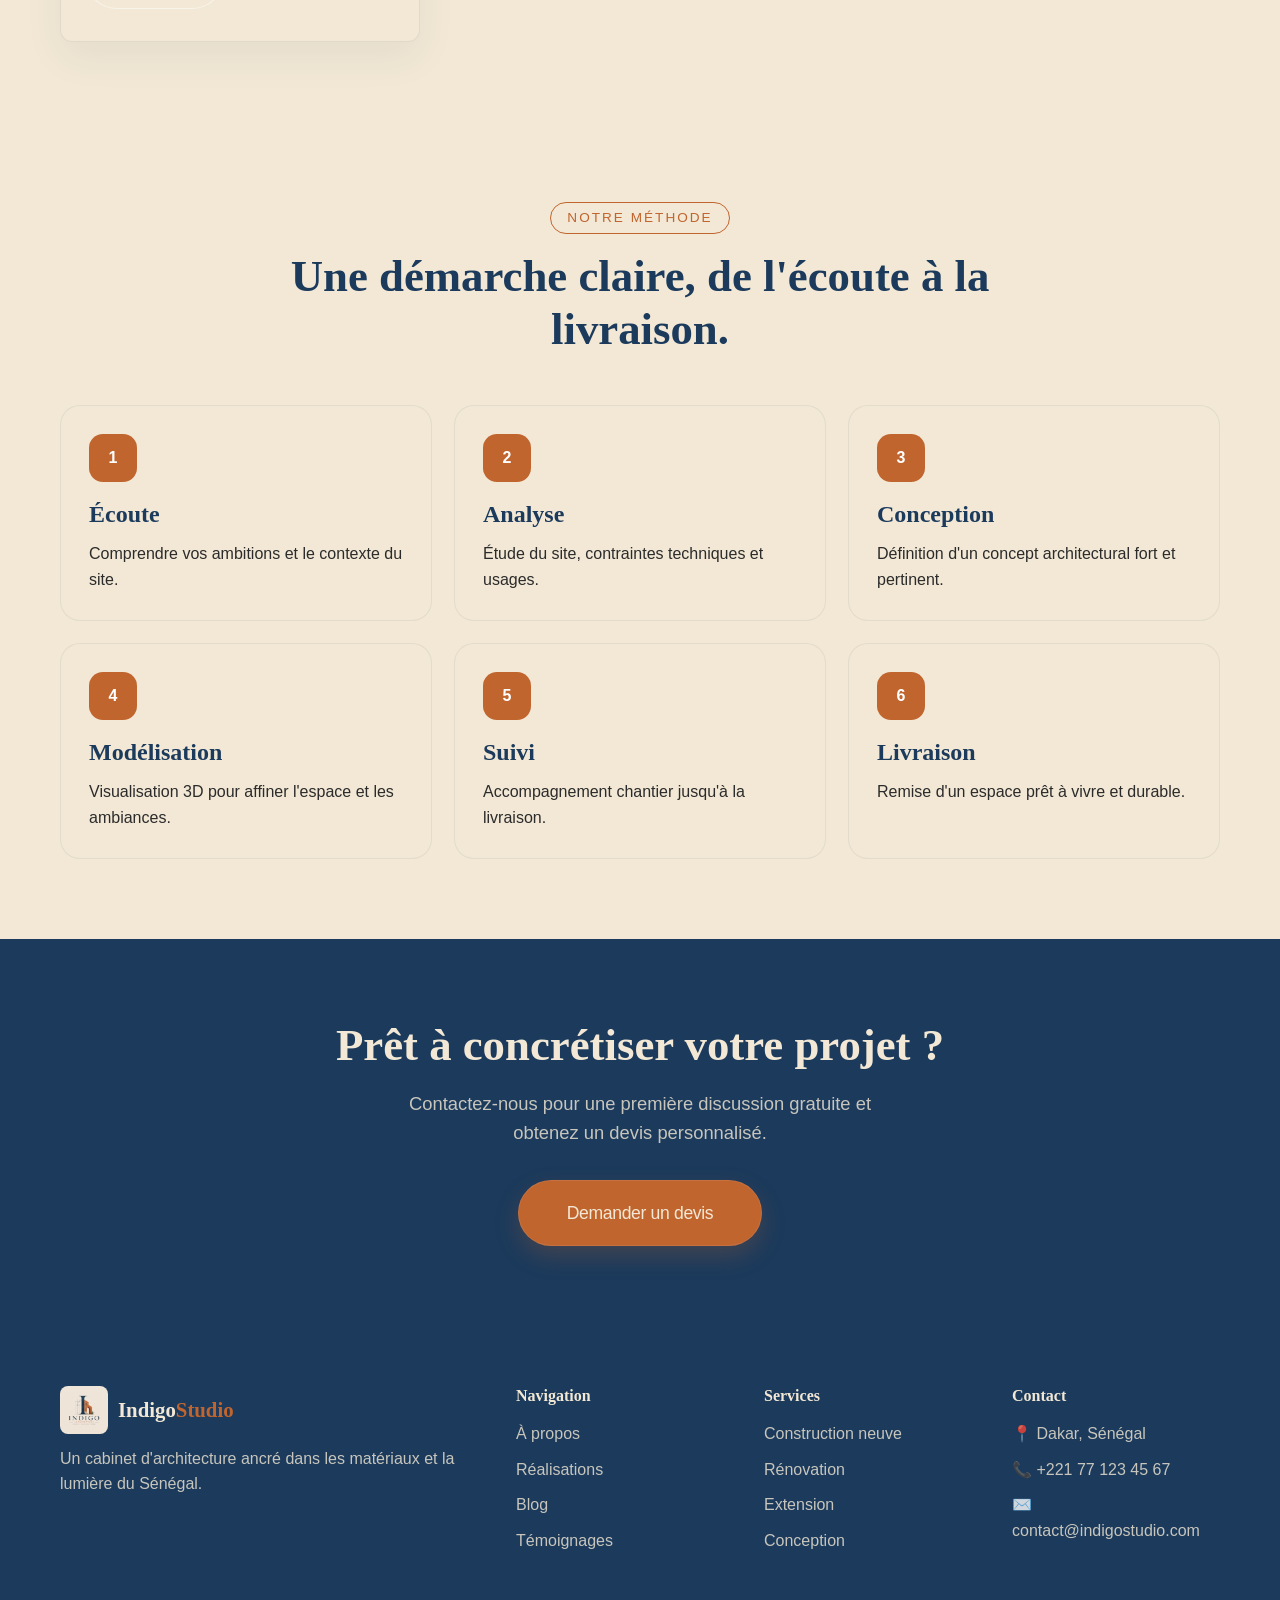
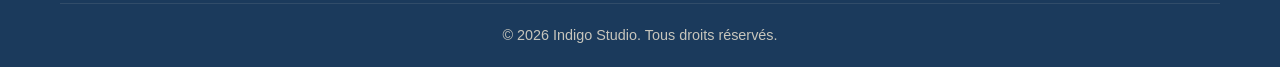
==== commit 7f13356f: "Finalisation du projet" ====
--- a/a-propos.html
+++ b/a-propos.html
@@ -342,47 +342,6 @@
         </div>
       </section>
 
-      <section class="gallery section-padding">
-        <div class="container">
-          <div class="section-header section-header--wide">
-            <span class="section-tag">Galerie</span>
-            <h2>Nos réalisations en images.</h2>
-          </div>
-          <div class="gallery-grid">
-            <article class="gallery-card">
-              <img
-                src="images/img1.png"
-                alt="Villa contemporaine à Dakar"
-                loading="lazy"
-              />
-              <div class="gallery-card-overlay">
-                <p>Villa contemporaine à Dakar</p>
-              </div>
-            </article>
-            <article class="gallery-card">
-              <img
-                src="images/img2.png"
-                alt="Maison de ville moderne"
-                loading="lazy"
-              />
-              <div class="gallery-card-overlay">
-                <p>Maison de ville moderne</p>
-              </div>
-            </article>
-            <article class="gallery-card">
-              <img
-                src="images/img3.png"
-                alt="Réhabilitation de patrimoine"
-                loading="lazy"
-              />
-              <div class="gallery-card-overlay">
-                <p>Réhabilitation de patrimoine</p>
-              </div>
-            </article>
-          </div>
-        </div>
-      </section>
-
       <section class="cta-section">
         <div class="container">
           <div class="cta-content">
--- a/css/style.css
+++ b/css/style.css
@@ -131,38 +131,49 @@
    Buttons
    ============================ */
 .btn {
-  display: inline-block;
-  padding: 14px 32px;
+  display: inline-flex;
+  align-items: center;
+  justify-content: center;
+  min-height: 58px;
+  padding: 18px 28px;
   font-family: var(--font-sans);
   font-weight: 500;
-  font-size: 1rem;
-  border: none;
-  border-radius: var(--border-radius);
+  font-size: 1.02rem;
+  border: 1px solid transparent;
+  border-radius: 999px;
   cursor: pointer;
   transition: var(--transition);
   text-align: center;
+  background: transparent;
+  color: var(--indigo);
+  letter-spacing: -0.02em;
 }
 
 .btn-primary {
   background: var(--terre-cuite);
   color: var(--sable-clair);
+  border-color: rgba(255, 255, 255, 0.08);
+  box-shadow: 0 10px 24px rgba(193, 101, 47, 0.24);
 }
 
 .btn-primary:hover {
   background: #a8521f;
+  border-color: #a8521f;
   transform: translateY(-2px);
-  box-shadow: 0 8px 24px rgba(193, 101, 47, 0.3);
+  box-shadow: 0 14px 26px rgba(193, 101, 47, 0.28);
 }
 
 .btn-secondary {
-  background: transparent;
+  background: rgba(255, 255, 255, 0.02);
+  color: var(--blanc);
+  border: 1px solid rgba(255, 255, 255, 0.5);
+}
+
+.btn-secondary:hover {
+  background: rgba(255, 255, 255, 0.96);
   color: var(--indigo);
-  border: 2px solid var(--indigo);
-}
-
-.btn-secondary:hover {
-  background: var(--indigo);
-  color: var(--sable-clair);
+  border-color: rgba(255, 255, 255, 0.96);
+  transform: translateY(-2px);
 }
 
 .btn-large {
@@ -292,49 +303,77 @@
    Hero
    ============================ */
 .hero {
-  padding-top: 120px;
-  min-height: 100vh;
-  display: flex;
-  align-items: flex-start;
   position: relative;
+  min-height: 88vh;
+  display: flex;
+  align-items: center;
   overflow: hidden;
-  background-color: var(--sable-clair);
-  background-image: none;
+  background-image: url("../images/img4.png");
+  background-size: cover;
+  background-position: center 30%;
+  background-repeat: no-repeat;
+  color: var(--blanc);
+}
+
+.hero::before {
+  content: "";
+  position: absolute;
+  inset: 0;
+  background: linear-gradient(
+    90deg,
+    rgba(10, 15, 20, 0.76) 0%,
+    rgba(10, 15, 20, 0.54) 38%,
+    rgba(10, 15, 20, 0.24) 68%,
+    rgba(10, 15, 20, 0.08) 100%
+  );
 }
 
 .hero-content {
-  display: grid;
-  grid-template-columns: 1fr;
-  gap: 22px;
-  align-items: flex-start;
   position: relative;
   z-index: 2;
+  display: flex;
+  align-items: center;
+  width: 100%;
+  max-width: 1200px;
+  padding: 140px 20px 90px;
 }
 
 .hero-kicker {
   display: inline-block;
-  font-family: var(--font-serif);
-  font-size: clamp(1.1rem, 2vw, 2rem);
-  color: var(--indigo);
-  letter-spacing: 0.04em;
+  font-family: var(--font-sans);
+  font-size: 0.8rem;
+  color: rgba(245, 231, 215, 0.82);
+  letter-spacing: 0.2em;
   text-transform: uppercase;
-  margin-bottom: 10px;
-  transform: rotate(-2deg);
-  transform-origin: left center;
+  margin-bottom: 22px;
 }
 
 .hero-text {
-  width: 100%;
+  width: min(100%, 690px);
+  display: flex;
+  flex-direction: column;
+  align-items: flex-start;
 }
 
 .hero-text h1 {
   margin: 0;
-  font-size: clamp(3.2rem, 8vw, 9rem);
-  line-height: 0.9;
+  font-size: clamp(4rem, 6vw, 7rem);
+  line-height: 0.86;
   letter-spacing: -0.06em;
-  color: var(--indigo);
-  font-weight: 700;
-  text-transform: lowercase;
+  color: rgba(247, 242, 234, 0.98);
+  font-weight: 600;
+  text-transform: none;
+  max-width: 560px;
+}
+
+.hero-lead {
+  max-width: 650px;
+  margin-top: 26px;
+  color: rgba(242, 232, 213, 0.9);
+  font-family: var(--font-sans);
+  font-size: clamp(1.1rem, 1.6vw, 1.35rem);
+  line-height: 1.55;
+  font-weight: 400;
 }
 
 .hero-title-line {
@@ -342,52 +381,60 @@
 }
 
 .hero-title-line--accent {
-  color: var(--indigo);
-}
-
-.hero-intro {
-  max-width: 1100px;
-  font-size: clamp(1rem, 1.8vw, 1.28rem);
-  line-height: 1.6;
-  color: #3a3a3a;
-  margin-top: 10px;
-  font-weight: 400;
+  color: rgba(247, 242, 234, 0.98);
 }
 
 .hero-actions {
   display: flex;
-  gap: 16px;
+  gap: 18px;
   flex-wrap: wrap;
+  margin-top: 32px;
 }
 
 .hero-image {
-  width: min(82%, 1200px);
-  border-radius: 12px;
-  overflow: hidden;
-  box-shadow: 0 18px 36px rgba(28, 35, 44, 0.12);
-  margin-top: 6px;
-}
-
-.hero-image img {
-  width: 100%;
-  height: min(72vw, 700px);
-  min-height: 420px;
-  object-fit: cover;
-  transition: var(--transition);
-}
-
-.hero-image:hover img {
-  transform: scale(1.03);
+  display: none;
+}
+
+.hero-proof {
+  display: grid;
+  grid-template-columns: repeat(3, minmax(0, 1fr));
+  gap: 24px;
+  width: min(100%, 700px);
+  margin-top: 58px;
+  padding-top: 22px;
+  border-top: 1px solid rgba(242, 232, 213, 0.28);
+}
+
+.hero-proof-item {
+  display: grid;
+  gap: 8px;
+  min-width: 0;
+  padding-right: 12px;
+}
+
+.hero-proof-item + .hero-proof-item {
+  border-left: 1px solid rgba(242, 232, 213, 0.18);
+  padding-left: 18px;
+}
+
+.hero-proof strong {
+  color: var(--sable-clair);
+  font-family: var(--font-serif);
+  font-size: clamp(2.2rem, 3vw, 3.3rem);
+  line-height: 1;
+  font-weight: 600;
+}
+
+.hero-proof span {
+  color: rgba(242, 232, 213, 0.8);
+  font-size: 0.74rem;
+  text-transform: uppercase;
+  letter-spacing: 0.12em;
+  line-height: 1.5;
 }
 
 .hero-pattern {
-  position: absolute;
-  bottom: 0;
-  left: 0;
-  width: 100%;
-  height: 200px;
-  background: linear-gradient(180deg, transparent, rgba(193, 101, 47, 0.05));
-  z-index: 1;
+  display: none;
 }
 
 /* ============================
@@ -468,6 +515,77 @@
   .approach-detail-image {
     order: -1;
   }
+
+  .hero {
+    min-height: 80vh;
+  }
+
+  .hero-content {
+    padding-top: 130px;
+    padding-bottom: 60px;
+  }
+
+  .hero-text {
+    width: min(100%, 620px);
+  }
+
+  .hero-proof {
+    width: min(100%, 620px);
+  }
+}
+
+@media (max-width: 640px) {
+  .hero {
+    min-height: 82vh;
+  }
+
+  .hero-content {
+    padding: 110px 20px 52px;
+  }
+
+  .hero-kicker {
+    margin-bottom: 16px;
+    font-size: 0.72rem;
+    letter-spacing: 0.14em;
+  }
+
+  .hero-text h1 {
+    max-width: 100%;
+    font-size: clamp(3rem, 15vw, 5rem);
+  }
+
+  .hero-actions {
+    flex-direction: column;
+    align-items: stretch;
+    width: 100%;
+  }
+
+  .hero-actions .btn {
+    width: 100%;
+    justify-content: space-between;
+  }
+
+  .hero-proof {
+    grid-template-columns: 1fr;
+    gap: 18px;
+    margin-top: 42px;
+  }
+
+  .hero-proof-item + .hero-proof-item {
+    border-left: none;
+    border-top: 1px solid rgba(242, 232, 213, 0.18);
+    padding-left: 0;
+    padding-top: 18px;
+  }
+}
+
+@media (prefers-reduced-motion: reduce) {
+  *, *::before, *::after {
+    animation-duration: 0.01ms !important;
+    animation-iteration-count: 1 !important;
+    transition-duration: 0.01ms !important;
+    scroll-behavior: auto !important;
+  }
 }
 
 .approach-card {
@@ -494,6 +612,135 @@
 
 .approach-card p {
   color: #666;
+}
+
+/* ============================
+   Services and journal
+   ============================ */
+.services {
+  background: var(--indigo);
+  color: var(--sable-clair);
+}
+
+.services h2,
+.services h3 {
+  color: var(--sable-clair);
+}
+
+.services-heading {
+  display: grid;
+  grid-template-columns: 1fr 0.72fr;
+  gap: 70px;
+  align-items: end;
+  margin-bottom: 48px;
+}
+
+.services-heading .section-tag {
+  color: #f1c78d;
+  border-color: rgba(241, 199, 141, 0.5);
+}
+
+.services-heading p {
+  max-width: 430px;
+  color: rgba(242, 232, 213, 0.72);
+  font-size: 1.06rem;
+  line-height: 1.75;
+}
+
+.services-grid {
+  display: grid;
+  grid-template-columns: repeat(3, 1fr);
+  gap: 1px;
+  background: rgba(242, 232, 213, 0.24);
+}
+
+.service-card {
+  min-height: 280px;
+  padding: 32px 28px;
+  background: var(--indigo);
+  border-top: 4px solid transparent;
+}
+
+.service-card--featured {
+  background: #244a70;
+  border-top-color: var(--terre-cuite);
+}
+
+.service-number {
+  display: block;
+  margin-bottom: 54px;
+  color: #f1c78d;
+  font-size: 0.8rem;
+  letter-spacing: 0.12em;
+}
+
+.service-card h3 {
+  margin-bottom: 12px;
+  font-size: 1.35rem;
+}
+
+.service-card p {
+  min-height: 54px;
+  color: rgba(242, 232, 213, 0.72);
+  line-height: 1.65;
+}
+
+.service-card .text-link {
+  display: inline-block;
+  margin-top: 20px;
+  color: #f1c78d;
+}
+
+.home-journal {
+  background: #f8f3eb;
+}
+
+.home-journal-layout {
+  display: grid;
+  grid-template-columns: 0.8fr 1.2fr;
+  gap: 70px;
+  align-items: center;
+}
+
+.home-journal-layout > div > p {
+  max-width: 420px;
+  margin: 18px 0 24px;
+  color: #5c5a57;
+  line-height: 1.75;
+}
+
+.text-link {
+  color: var(--terre-cuite);
+  font-weight: 600;
+}
+
+.journal-feature {
+  min-height: 300px;
+  display: flex;
+  flex-direction: column;
+  justify-content: flex-end;
+  padding: 34px;
+  background:
+    linear-gradient(180deg, rgba(27, 58, 92, 0.08), rgba(27, 58, 92, 0.92)),
+    url("../images/blog/L'-architecture-durable-au-Sénégal.png") center / cover;
+  color: var(--sable-clair);
+  box-shadow: 0 18px 42px rgba(27, 58, 92, 0.14);
+}
+
+.journal-feature-label,
+.journal-feature-link {
+  color: #f1c78d;
+  font-size: 0.78rem;
+  font-weight: 600;
+  letter-spacing: 0.08em;
+  text-transform: uppercase;
+}
+
+.journal-feature h3 {
+  max-width: 620px;
+  margin: 12px 0 28px;
+  color: var(--sable-clair);
+  font-size: clamp(1.6rem, 3vw, 2.6rem);
 }
 
 /* ============================
@@ -2046,69 +2293,157 @@
 }
 
 /* Project detail styles */
+.project-detail {
+  background: #f1e8d7;
+  padding: 150px 0 80px;
+}
+
+.project-detail > .container {
+  max-width: 1240px;
+}
+
 .project-header {
   display: grid;
-  grid-template-columns: 1fr 420px;
-  gap: 36px;
+  grid-template-columns: minmax(0, 1.35fr) minmax(360px, 0.65fr);
+  gap: 48px;
   align-items: start;
-  margin-bottom: 32px;
+  margin-bottom: 72px;
+}
+
+.project-back-link {
+  display: inline-flex;
+  align-items: center;
+  gap: 8px;
+  margin-bottom: 24px;
+  color: var(--indigo);
+  font-weight: 600;
+  transition: var(--transition);
+}
+
+.project-back-link:hover {
+  color: var(--terre-cuite);
+  transform: translateX(-4px);
 }
 
 .project-hero-image img {
   width: 100%;
-  height: 520px;
+  height: 580px;
   object-fit: cover;
-  border-radius: 12px;
+  border-radius: 18px;
+  box-shadow: 0 18px 40px rgba(27, 30, 45, 0.12);
+}
+
+.project-info {
+  padding-top: 24px;
 }
 
 .project-info h1 {
   margin: 0 0 8px;
-  font-size: clamp(1.8rem, 3.6vw, 2.6rem);
+  font-size: clamp(2.4rem, 4vw, 4.5rem);
+  line-height: 1;
 }
 
 .project-category-large {
   display: inline-block;
-  background: rgba(27, 58, 92, 0.06);
-  padding: 6px 10px;
-  border-radius: 8px;
-  margin-bottom: 12px;
+  color: var(--terre-cuite);
+  border: 1px solid rgba(193, 101, 47, 0.45);
+  padding: 5px 12px;
+  border-radius: 999px;
+  margin: 8px 0 20px;
   font-weight: 600;
+  text-transform: uppercase;
+  letter-spacing: 0.08em;
+  font-size: 0.78rem;
 }
 
 .project-description {
-  color: #555;
-  margin-bottom: 16px;
+  color: #4d4b48;
+  font-size: 1.08rem;
+  line-height: 1.8;
+  margin-bottom: 28px;
 }
 
 .project-meta {
   display: grid;
   grid-template-columns: repeat(2, 1fr);
-  gap: 12px 20px;
+  gap: 0;
   margin-top: 10px;
+  border-top: 1px solid rgba(27, 58, 92, 0.16);
+}
+
+.meta-item {
+  padding: 14px 12px 14px 0;
+  border-bottom: 1px solid rgba(27, 58, 92, 0.16);
 }
 
 .meta-item strong {
   display: block;
   font-weight: 700;
-  margin-bottom: 6px;
+  margin-bottom: 3px;
+  color: var(--indigo);
+  font-size: 0.8rem;
+  text-transform: uppercase;
+  letter-spacing: 0.06em;
 }
 
 .project-actions {
-  margin-top: 18px;
-  display: flex;
-  gap: 10px;
+  margin-top: 28px;
+  display: flex;
+  flex-wrap: wrap;
+  gap: 12px;
+}
+
+.project-gallery {
+  border-top: 1px solid rgba(27, 58, 92, 0.16);
+  padding-top: 30px;
 }
 
 .project-gallery h2 {
-  margin: 18px 0;
+  margin: 0 0 22px;
+  font-size: clamp(1.8rem, 3vw, 2.6rem);
+}
+
+.project-gallery .gallery-grid {
+  grid-template-columns: repeat(4, minmax(0, 1fr));
+  gap: 16px;
+}
+
+.project-gallery .gallery-item {
+  aspect-ratio: 4 / 3;
 }
 
 @media (max-width: 900px) {
+  .project-detail {
+    padding-top: 120px;
+  }
+
   .project-header {
     grid-template-columns: 1fr;
-  }
+    gap: 28px;
+    margin-bottom: 52px;
+  }
+
   .project-hero-image img {
     height: 360px;
+  }
+
+  .project-info {
+    padding-top: 0;
+  }
+
+  .project-gallery .gallery-grid {
+    grid-template-columns: repeat(2, minmax(0, 1fr));
+  }
+}
+
+@media (max-width: 520px) {
+  .project-gallery .gallery-grid {
+    grid-template-columns: 1fr;
+  }
+
+  .project-actions,
+  .project-actions .btn {
+    width: 100%;
   }
 }
 
@@ -2840,6 +3175,78 @@
 }
 
 @media (max-width: 768px) {
+  body {
+    padding-top: 80px;
+  }
+
+  .hero {
+    padding-top: 70px;
+  }
+
+  .hero-text h1 {
+    font-size: clamp(3.3rem, 15vw, 5.4rem);
+  }
+
+  .hero-lead {
+    font-size: 1.2rem;
+  }
+
+  .hero-image {
+    width: 100%;
+  }
+
+  .hero-image img {
+    height: 58vw;
+    min-height: 260px;
+  }
+
+  .hero-image-note {
+    right: 12px;
+    bottom: 12px;
+    min-width: 160px;
+    padding: 12px 14px;
+  }
+
+  .hero-proof {
+    gap: 18px;
+    justify-content: space-between;
+  }
+
+  .hero-proof span {
+    font-size: 0.66rem;
+  }
+
+  .services-heading,
+  .home-journal-layout {
+    grid-template-columns: 1fr;
+    gap: 28px;
+  }
+
+  .services-heading {
+    margin-bottom: 32px;
+  }
+
+  .services-grid {
+    grid-template-columns: 1fr;
+  }
+
+  .service-card {
+    min-height: 0;
+  }
+
+  .service-number {
+    margin-bottom: 28px;
+  }
+
+  .service-card p {
+    min-height: 0;
+  }
+
+  .journal-feature {
+    min-height: 280px;
+    padding: 24px;
+  }
+
   .gallery-hero {
     height: 55vh;
     min-height: 420px;
